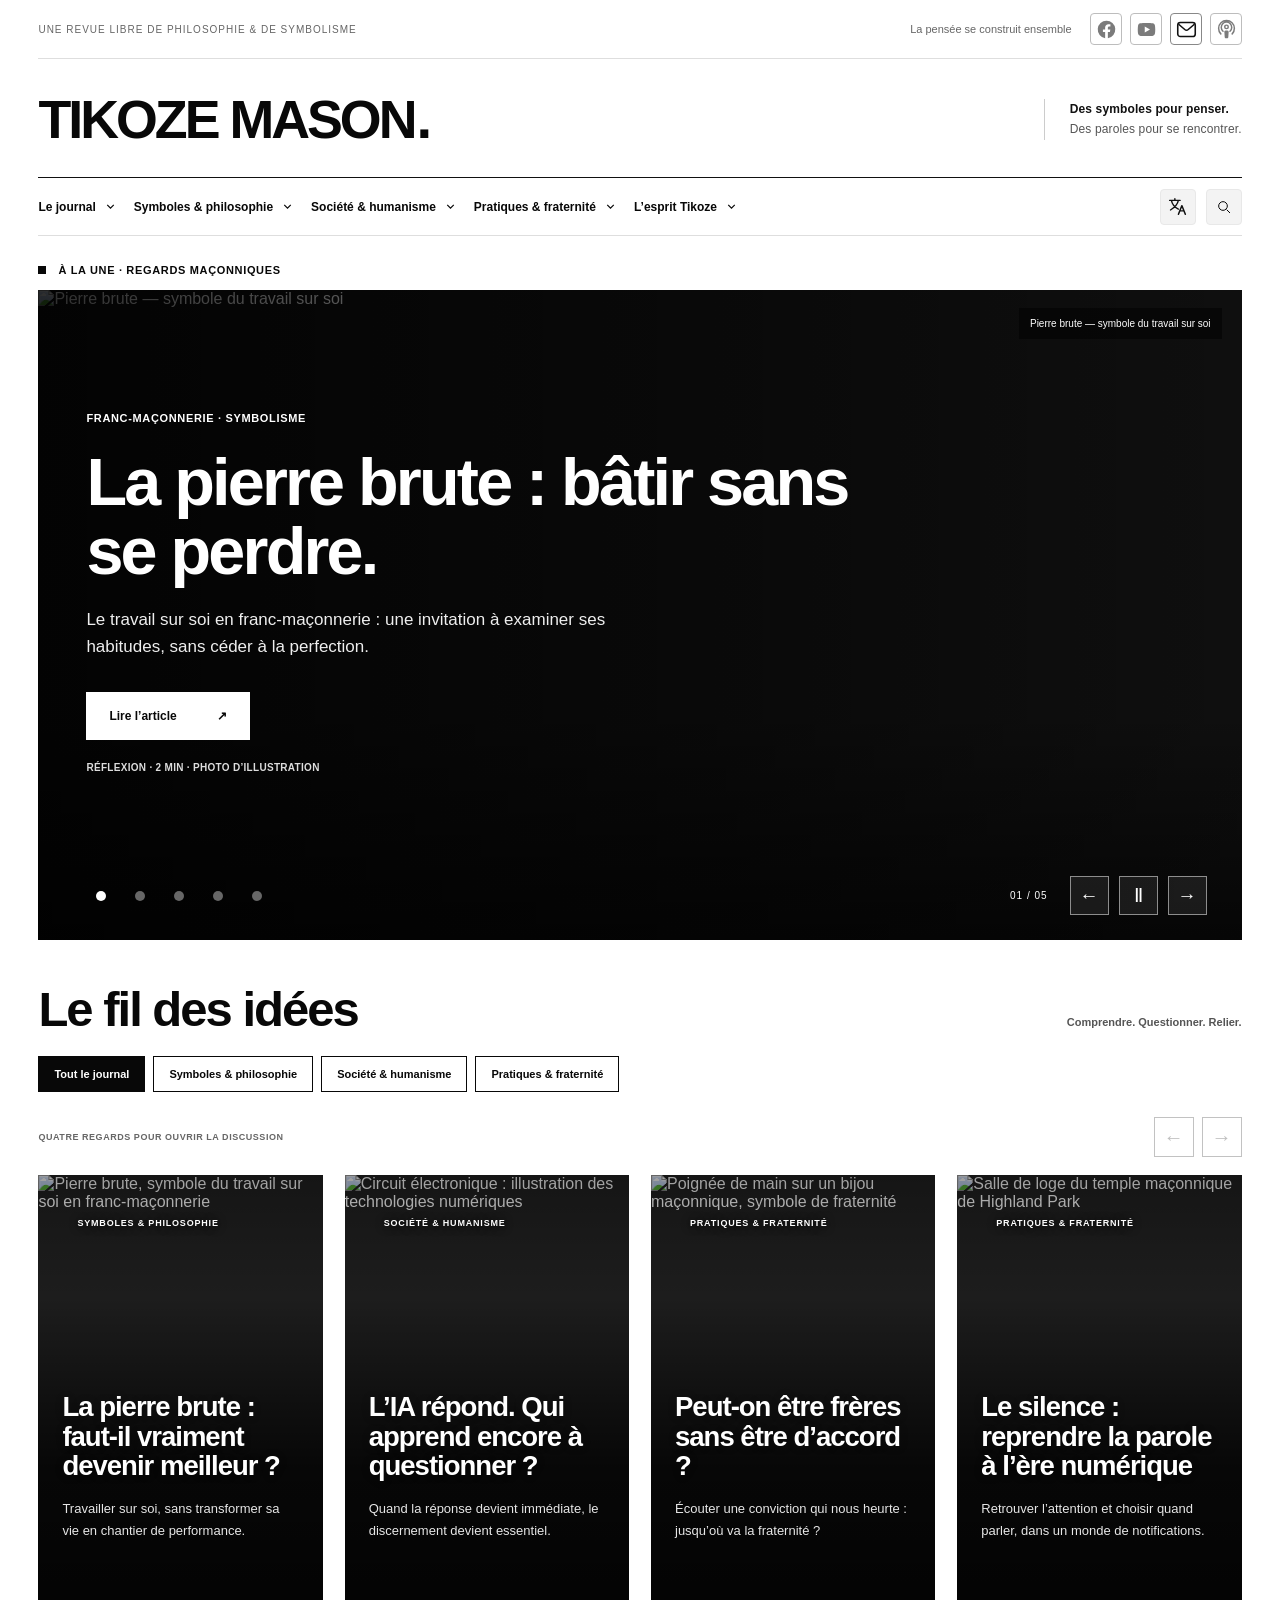
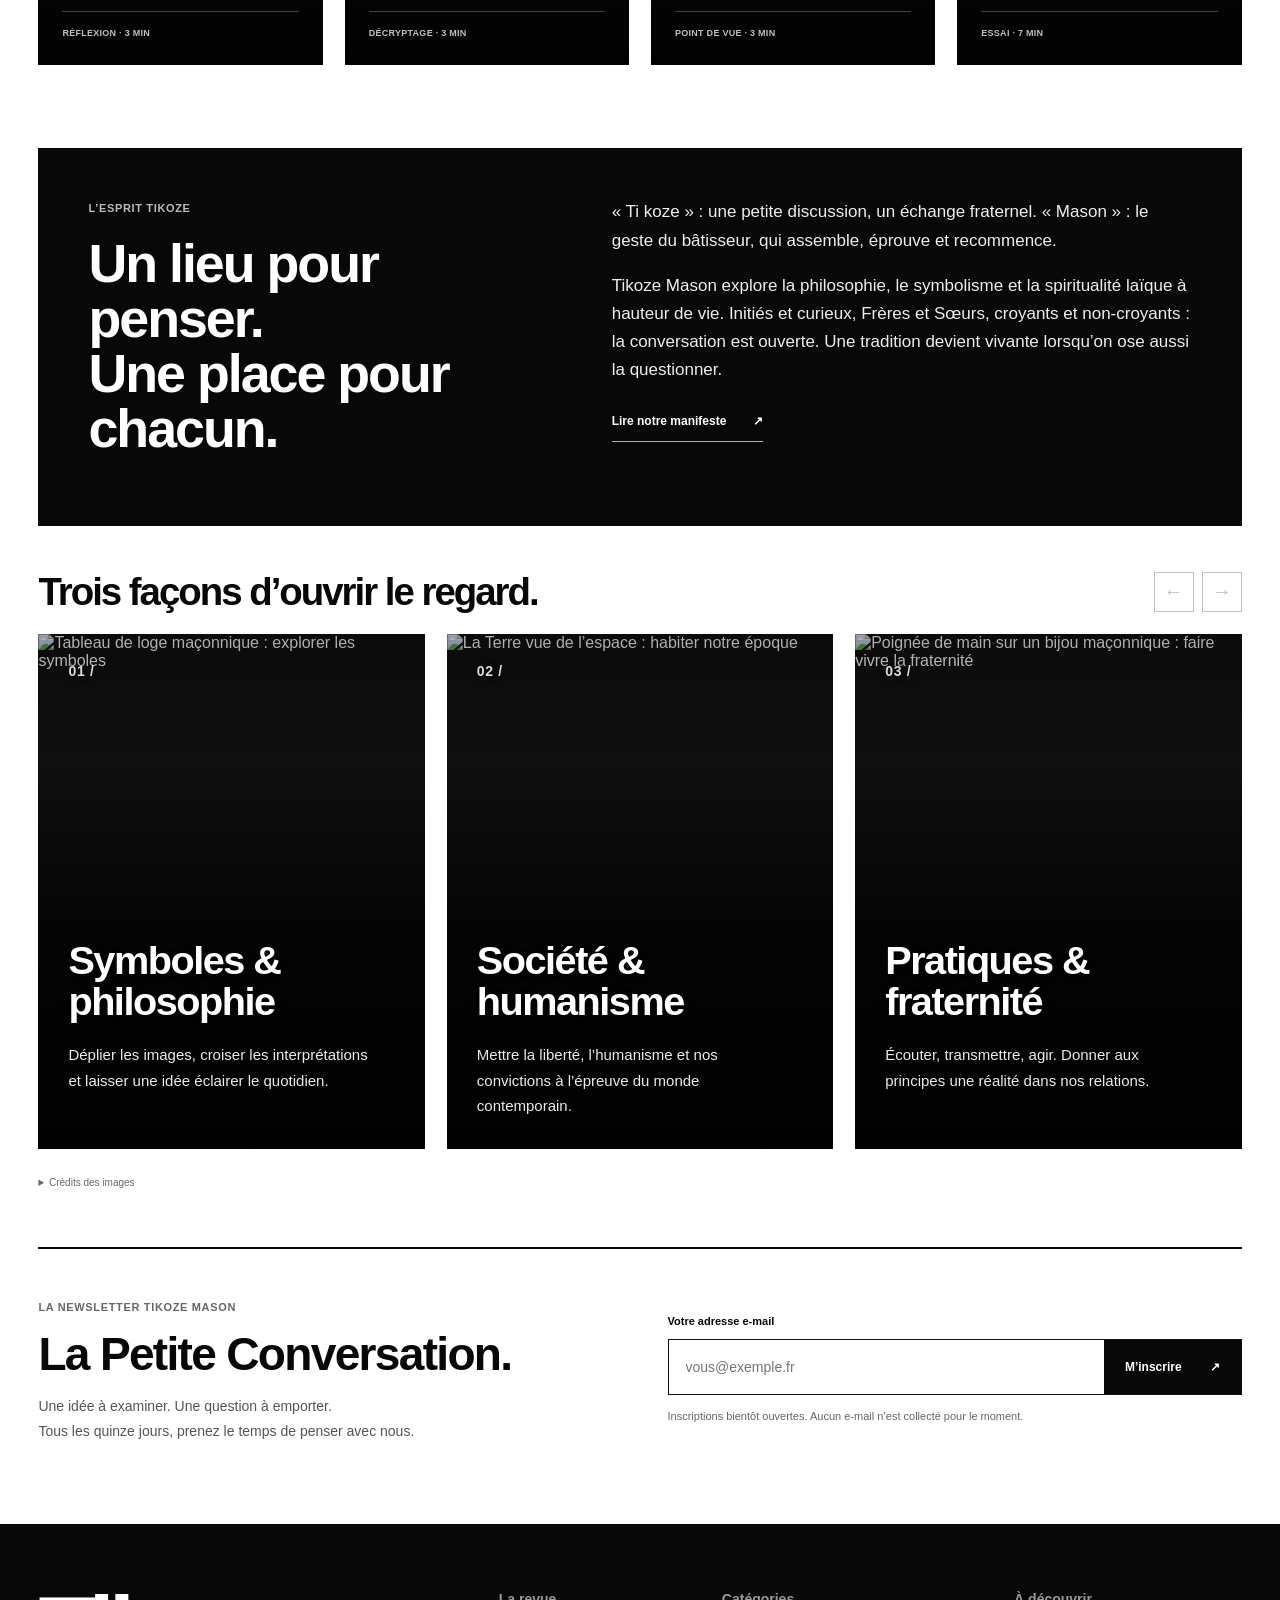
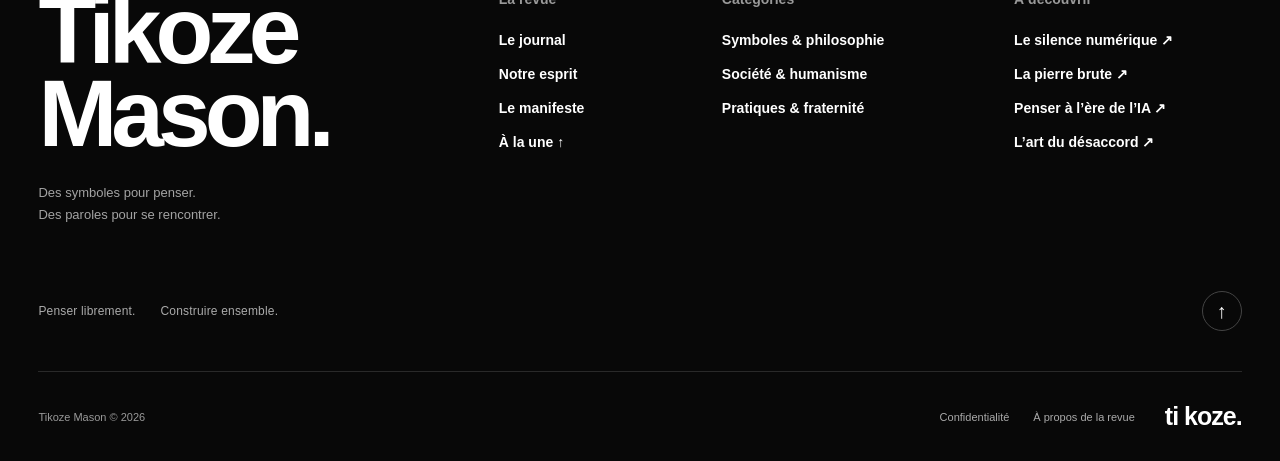
==== index.html @ aeb6b0c3 "Add files via upload" ====
<!DOCTYPE html>
<html lang="fr">
<head>
<meta charset="utf-8"><meta name="viewport" content="width=device-width, initial-scale=1">
<title>Tikoze Mason — Prendre le temps de penser</title>
<meta name="description" content="Un regard libre sur la franc-maçonnerie, la philosophie et notre époque. Des symboles pour penser. Des paroles pour se rencontrer.">
<meta name="theme-color" content="#ffffff">
<style>
:root{--paper:#ffffff;--ink:#2b2b2b;--muted:#686868;--line:#cecece;--accent:#696969;--soft:#e8e8e8;--serif:Georgia,'Times New Roman',serif;--sans:Arial,Helvetica,sans-serif}*{box-sizing:border-box}html{scroll-behavior:smooth;scroll-padding-top:30px}body{margin:0;background:var(--paper);color:var(--ink);font-family:var(--sans)}button,input{font:inherit}button,a{-webkit-tap-highlight-color:transparent}a{color:inherit;text-decoration:none}button{cursor:pointer}a:focus-visible,button:focus-visible,input:focus-visible{outline:2px solid var(--accent);outline-offset:5px}button{color:inherit}::selection{background:#c8c8c8}.wrap{width:min(1280px,90%);margin:auto}.eyebrow{font-size:11px;letter-spacing:.16em;text-transform:uppercase;font-weight:600}.topline{display:flex;justify-content:space-between;padding:15px 0;border-bottom:1px solid var(--line);font-size:10px;letter-spacing:.12em;text-transform:uppercase}.brand-row{display:flex;justify-content:space-between;align-items:center;padding:26px 0}.brand{font-family:var(--serif);font-size:43px;letter-spacing:-2px}.brand i{color:var(--accent);font-style:normal}.brand-note{font-family:var(--serif);font-style:italic;font-size:16px}.menu{display:flex;justify-content:space-between;align-items:center;border-top:1px solid var(--line);border-bottom:1px solid var(--ink);padding:16px 0;gap:24px}.navlinks{display:flex;gap:28px;font-size:12px}.navlinks a:hover,footer a:hover{color:var(--accent)}.search-toggle{background:none;border:0;display:flex;align-items:center;gap:9px;font-size:12px}.search-toggle svg{width:17px}.search-area{padding:18px 0}.search-area input{width:100%;background:transparent;border:1px solid var(--line);padding:15px;color:var(--ink)}.intro{display:flex;align-items:center;gap:12px;margin:37px 0 25px}.dot{height:7px;width:7px;border-radius:50%;background:var(--accent)}.hero{display:grid;grid-template-columns:1.12fr 1fr;gap:6%;padding-bottom:48px;border-bottom:1px solid var(--line)}.hero-copy{padding:15px 0}.hero h1{font:normal clamp(43px,5vw,70px)/1.07 var(--serif);letter-spacing:-2.5px;margin:22px 0}.hero h1 em{font-weight:normal;color:var(--accent)}.hero-desc{font:18px/1.7 var(--serif);max-width:440px;color:var(--muted)}.read-link{display:inline-flex;align-items:center;gap:27px;font-size:12px;font-weight:bold;margin-top:20px;padding:13px 0;border-bottom:1px solid var(--ink);background:none;border-top:0;border-left:0;border-right:0}.read-link:hover{color:var(--accent);border-color:var(--accent)}.hero-art{background:#dddddd;position:relative;min-height:380px;overflow:hidden;display:grid;place-items:center}.hero-art svg{width:100%;height:100%;position:absolute;inset:0}.art-caption{position:absolute;left:23px;bottom:19px;font-size:9px;letter-spacing:.16em;text-transform:uppercase}.quote-strip{display:grid;grid-template-columns:170px 1fr;align-items:center;gap:30px;padding:30px 0;border-bottom:1px solid var(--line)}.quote-strip p{font:italic 23px/1.4 var(--serif);margin:0}.section-head{display:flex;justify-content:space-between;align-items:baseline;margin:48px 0 25px}.section-head h2{font:normal 31px var(--serif);margin:0;letter-spacing:-.6px}.section-head span{font-size:11px;color:var(--muted)}.filters{display:flex;gap:8px;flex-wrap:wrap;margin-bottom:27px}.filter{background:none;border:1px solid var(--line);border-radius:30px;padding:9px 15px;font-size:11px}.filter.active{background:var(--ink);color:var(--paper);border-color:var(--ink)}.articles{display:grid;grid-template-columns:repeat(3,1fr);gap:30px}.article-card{padding-bottom:28px;border-bottom:1px solid var(--line)}.thumb{height:195px;background:var(--soft);margin-bottom:23px;position:relative;overflow:hidden;display:grid;place-items:center}.thumb svg{width:100%;height:100%}.card-category{color:var(--accent);font-size:9px;letter-spacing:.12em;text-transform:uppercase}.article-card h3{font:normal 27px/1.2 var(--serif);margin:13px 0}.article-card p{font-size:13px;line-height:1.8;color:var(--muted)}.meta{font-size:10px;letter-spacing:.03em;color:var(--muted);margin-top:20px}.card-button{border:0;padding:0;text-align:left;background:none}.card-button:hover h3{color:var(--accent)}.empty{padding:30px 0;font:20px var(--serif)}.manifesto{display:grid;grid-template-columns:1fr 1.3fr;gap:10%;margin:65px 0;background:var(--ink);color:var(--paper);padding:55px}.manifesto h2{font:normal 44px/1.1 var(--serif);letter-spacing:-1px;margin:20px 0}.manifesto .eyebrow{color:#aeaeae}.manifesto p{font:17px/1.85 var(--serif);margin-top:0;color:#e0e0e0}.manifesto a{font-size:12px;border-bottom:1px solid #aeaeae;padding-bottom:8px}.pillars{display:grid;grid-template-columns:repeat(3,1fr);gap:35px;margin-bottom:65px}.pillar{border-top:1px solid var(--ink);padding-top:20px}.pillar b{font:italic 19px var(--serif);color:var(--accent)}.pillar h3{font:normal 25px var(--serif)}.pillar p{font-size:13px;line-height:1.8;color:var(--muted)}.closing{border-top:1px solid var(--line);padding:40px 0;display:flex;justify-content:space-between;align-items:center;gap:30px}.closing h2{font:normal 30px var(--serif);margin:0 0 10px}.closing p{font-size:13px;color:var(--muted);line-height:1.7}.closing button{border:1px solid var(--ink);padding:14px 20px;background:transparent;white-space:nowrap;font-size:12px}footer{border-top:1px solid var(--ink);padding:25px 0 30px;display:flex;justify-content:space-between;align-items:center;gap:20px}footer .brand{font-size:25px;letter-spacing:-1px}footer small{font-size:10px;color:var(--muted)}footer nav{display:flex;gap:20px;font-size:11px}dialog{border:0;background:var(--paper);color:var(--ink);padding:0;width:min(860px,95vw);max-height:90dvh}dialog::backdrop{background:#222222d9;backdrop-filter:blur(5px)}.dialog-bar{position:sticky;top:0;background:var(--paper);border-bottom:1px solid var(--line);padding:15px 25px;display:flex;justify-content:space-between;align-items:center;z-index:2}.dialog-bar button{background:none;border:1px solid var(--line);padding:8px 12px;font-size:12px}.reading{padding:35px clamp(22px,7vw,75px) 60px}.reading h1{font:normal clamp(32px,5vw,48px)/1.15 var(--serif);letter-spacing:-1px}.reading h2{font:normal 28px/1.3 var(--serif);margin-top:35px}.reading p,.reading li{font:19px/1.8 var(--serif)}.reading .lead{font-size:22px;color:var(--muted)}.reading a{text-decoration:underline}.reading .note{font:13px/1.7 var(--sans);color:var(--muted);border-top:1px solid var(--line);padding-top:20px}.reading blockquote{font:italic 26px/1.5 var(--serif);border-left:2px solid var(--accent);padding-left:24px;margin:30px 0}.skip{position:absolute;left:-9999px}.skip:focus{left:10px;top:10px;background:white;padding:15px;z-index:99}[hidden]{display:none!important}@media(max-width:850px){.brand-note{display:none}.navlinks{gap:15px;flex-wrap:wrap}.hero{gap:25px}.hero-art{min-height:330px}.hero h1{font-size:48px}.articles{grid-template-columns:repeat(2,1fr)}.manifesto{padding:35px;gap:30px}.pillars{gap:20px}.quote-strip{grid-template-columns:120px 1fr}}@media(max-width:580px){.wrap{width:89%}.topline{font-size:8px}.topline span:last-child{display:none}.brand-row{padding:21px 0}.brand{font-size:36px}.navlinks{gap:13px;font-size:10px;line-height:1.7}.menu{align-items:flex-start;gap:12px}.search-toggle span{display:none}.intro{margin-top:27px;font-size:9px}.hero{grid-template-columns:1fr;padding-bottom:30px}.hero h1{font-size:48px;margin-top:12px}.hero-copy{padding:0}.hero-art{min-height:290px}.hero-desc{font-size:17px}.quote-strip{grid-template-columns:1fr;gap:13px;padding:25px 0}.quote-strip p{font-size:21px}.section-head{margin-top:35px}.section-head h2{font-size:28px}.section-head span{font-size:9px}.articles{grid-template-columns:1fr}.thumb{height:220px}.article-card h3{font-size:28px}.manifesto{grid-template-columns:1fr;margin:40px 0;padding:28px;gap:10px}.manifesto h2{font-size:36px}.pillars{grid-template-columns:1fr;gap:22px;margin-bottom:35px}.pillar h3{margin:14px 0}.closing{display:block}.closing button{margin-top:10px}footer{flex-wrap:wrap}footer small{width:100%;order:3}.reading p,.reading li{font-size:18px}}@media(prefers-reduced-motion:reduce){html{scroll-behavior:auto}}

/* Direction éditoriale : contraste franc, typographie massive, formats verticaux. */
:root{--paper:#fff;--ink:#080808;--muted:#555;--line:#d5d5d5;--accent:#080808;--soft:#eee;--serif:Arial,Helvetica,sans-serif}
.wrap{width:min(1400px,94%)}.topline{background:#080808;color:#fff;padding:10px 18px;border:0;font-size:9px;letter-spacing:.1em}.brand-row{padding:24px 0 20px}.brand{font-family:Arial,Helvetica,sans-serif;font-size:clamp(37px,5vw,66px);font-weight:900;letter-spacing:-2px;line-height:1;text-transform:uppercase}.brand i{color:inherit}.brand-note{font:700 12px/1.5 Arial,Helvetica,sans-serif;max-width:240px;text-align:right;font-style:normal}.menu{border-top:2px solid #080808;border-bottom:2px solid #080808;padding:17px 0}.navlinks{gap:25px;font-size:12px;font-weight:800}.search-toggle{font-weight:700}.eyebrow{font-weight:800;letter-spacing:.06em}.intro{margin:28px 0 14px}.dot{border-radius:0;width:8px;height:8px}.hero{position:relative;isolation:isolate;display:block;min-height:610px;background:#111;color:#fff;padding:0;border:0;overflow:hidden}.hero-art{position:absolute;inset:0 0 0 32%;min-height:100%;z-index:-2;background:#777}.hero-art svg{filter:grayscale(1) contrast(1.4);opacity:.85}.hero:after{content:'';position:absolute;inset:0;z-index:-1;background:linear-gradient(90deg,rgba(0,0,0,.95),rgba(0,0,0,.62) 49%,rgba(0,0,0,.08))}.hero-copy{padding:55px 48px 45px;max-width:850px}.hero h1{font:900 clamp(52px,6.4vw,91px)/.98 Arial,Helvetica,sans-serif;letter-spacing:-4px;margin:0 0 28px;max-width:800px}.hero h1 em{font-style:normal;color:#fff}.hero-desc{font:500 17px/1.55 Arial,Helvetica,sans-serif;color:#eee;max-width:420px}.hero .read-link{background:#fff;color:#080808;border:0;padding:17px 23px;gap:40px;margin-top:15px;font-weight:800}.hero .read-link:hover{background:#ddd}.hero .meta{color:#ddd;margin-top:22px;font-weight:700;font-size:10px}.art-caption{right:20px;left:auto;color:#fff;font-weight:700;bottom:18px}.quote-strip{grid-template-columns:180px 1fr;padding:28px 0;border-bottom:2px solid #080808}.quote-strip p{font:800 clamp(20px,2.1vw,29px)/1.2 Arial,Helvetica,sans-serif;letter-spacing:-.7px}.section-head{margin:45px 0 22px}.section-head h2{font:900 clamp(32px,4vw,49px)/1 Arial,Helvetica,sans-serif;letter-spacing:-2px}.section-head span{font-weight:700}.filters{gap:8px;margin-bottom:25px}.filter{border-radius:0;font-weight:800;font-size:11px;padding:11px 15px;border-color:#080808}.filter:hover{background:#eee}.filter.active:hover{background:#222}.articles{gap:22px}.article-card{position:relative;border:0;padding-bottom:10px;min-width:0}.card-button{display:block;position:relative;width:100%;overflow:hidden;background:#111;color:#fff}.thumb{height:460px;margin:0;background:#333}.thumb svg{filter:grayscale(1) contrast(1.3);height:100%;width:100%;transition:transform .3s;object-fit:cover}.card-button:after{content:'';position:absolute;inset:0;background:linear-gradient(0deg,rgba(0,0,0,.96),rgba(0,0,0,.12) 77%);pointer-events:none}.card-category{position:absolute;top:20px;left:20px;z-index:1;background:#fff;color:#080808;padding:9px 11px;font-weight:800;font-size:9px;max-width:calc(100% - 40px)}.article-card h3{position:absolute;bottom:23px;left:23px;right:23px;z-index:1;font:900 clamp(27px,2.7vw,39px)/1.03 Arial,Helvetica,sans-serif;letter-spacing:-1.3px;margin:0}.card-button:hover h3{color:#fff}.card-button:hover .thumb svg{transform:scale(1.035)}.article-card p{font-size:14px;line-height:1.6;margin:16px 0 10px;color:#444}.article-card .meta{font-size:10px;font-weight:800;margin-top:12px}.manifesto{margin:65px 0 45px;padding:50px;gap:7%;background:#080808}.manifesto .eyebrow{color:#bbb}.manifesto h2{font:900 clamp(35px,4.2vw,59px)/1.02 Arial,Helvetica,sans-serif;letter-spacing:-2px}.manifesto p{font:400 17px/1.65 Arial,Helvetica,sans-serif;color:#eee}.manifesto .read-link{font-weight:800}.pillars{gap:30px}.pillar{border-top:3px solid #080808}.pillar b{font:900 30px Arial,Helvetica,sans-serif;color:#aaa}.pillar h3{font:800 25px/1.1 Arial,Helvetica,sans-serif;letter-spacing:-.7px}.pillar p{font-size:14px}.closing{border-top:2px solid #080808}.closing h2{font:900 33px/1.1 Arial,Helvetica,sans-serif;letter-spacing:-1px;margin-top:12px}.closing button{background:#080808;color:#fff;font-weight:800}.closing button:hover{background:#333}footer{border-top:3px solid #080808;padding-top:28px}footer .brand{font-weight:900;font-size:33px;letter-spacing:-2px}footer nav{font-weight:700}.reading h1{font:900 clamp(34px,5vw,53px)/1.03 Arial,Helvetica,sans-serif;letter-spacing:-1.8px}.reading h2{font-weight:800;letter-spacing:-.7px}.reading p,.reading li{font:400 18px/1.8 Arial,Helvetica,sans-serif}.reading .lead{font-size:21px;font-weight:600;line-height:1.5}.reading blockquote{font:800 27px/1.35 Arial,Helvetica,sans-serif;border-left:5px solid #080808}.dialog-bar{border-bottom:2px solid #080808}.dialog-bar button{font-weight:800;border-color:#080808}dialog::backdrop{background:#000c}
@media(min-width:851px){.article-card:nth-child(2){margin-top:35px}.article-card:nth-child(3){margin-top:70px}}
@media(max-width:850px){.hero{min-height:570px}.hero-copy{padding:40px 30px}.hero h1{font-size:72px;letter-spacing:-3px}.hero-art{left:15%}.articles{grid-template-columns:repeat(3,minmax(0,1fr));gap:15px}.thumb{height:350px}.article-card h3{font-size:25px;left:15px;right:15px;bottom:20px}.card-category{left:12px;top:12px;font-size:8px;padding:7px;max-width:calc(100% - 24px)}.manifesto{padding:35px}.brand-note{display:none}}
@media(max-width:580px){.wrap{width:92%}.topline{padding:10px;font-size:8px}.brand{font-size:43px;letter-spacing:-2.8px}.brand-row{padding:23px 0}.menu{padding:13px 0}.navlinks{font-size:10px;gap:10px 16px}.hero{min-height:570px}.hero-copy{padding:35px 23px}.hero h1{font-size:55px;letter-spacing:-2.8px}.hero-art{left:0}.hero:after{background:linear-gradient(90deg,#000d,#0006)}.hero-desc{font-size:15px;max-width:310px}.art-caption{font-size:8px}.quote-strip{display:block;padding:22px 0}.quote-strip p{margin-top:12px;font-size:23px}.section-head{align-items:flex-start;gap:15px}.section-head h2{font-size:35px}.section-head span{max-width:100px;text-align:right;font-size:10px;line-height:1.5}.filters{gap:6px}.filter{font-size:10px;padding:10px}.articles{grid-template-columns:1fr;gap:28px}.thumb{height:440px}.article-card h3{font-size:39px;left:23px;right:23px;bottom:27px}.card-category{font-size:9px;left:20px;top:20px;padding:9px 11px}.manifesto{padding:28px;margin-top:45px}.manifesto h2{font-size:41px}.manifesto p{font-size:16px}.closing h2{font-size:30px}.closing button{white-space:normal}footer .brand{font-size:30px}.reading p,.reading li{font-size:17px}}
@media(prefers-reduced-motion:reduce){.thumb svg{transition:none}}


/* En-tête : hiérarchie éditoriale et navigation responsive. */
header.wrap{width:min(1400px,94%)}
header .topline{background:transparent;color:#666;border-bottom:1px solid #dedede;padding:13px 0;font-size:10px;font-weight:500;letter-spacing:.1em;gap:20px;line-height:1.5}
header .topline span:last-child{letter-spacing:0;text-transform:none;font-size:11px}
header .brand-row{padding:32px 0 30px;gap:40px;align-items:center}
header .brand{display:inline-flex;align-items:baseline;flex-shrink:0;font-family:Arial,Helvetica,sans-serif;font-weight:900;font-size:clamp(36px,4.2vw,58px);line-height:1;letter-spacing:-3px;color:#080808}
header .brand i{display:inline-block;font-size:1.05em;margin-left:2px}
header .brand-note{display:block;font-family:Arial,Helvetica,sans-serif;font-size:12px;font-weight:400;line-height:1.7;letter-spacing:.01em;text-align:left;max-width:290px;padding-left:25px;border-left:1px solid #ccc;color:#555;font-style:normal}
header .brand-note strong{display:block;color:#111;font-weight:700}
header .menu{border-top:1px solid #111;border-bottom:1px solid #dedede;padding:0;gap:25px;min-height:58px;align-items:stretch}
header .navlinks{display:flex;align-items:stretch;gap:28px;flex-wrap:nowrap;min-width:0}
header .navlinks a{display:flex;align-items:center;position:relative;font-size:12px;font-weight:600;line-height:1.4;padding:19px 0;white-space:nowrap;color:#444;transition:color .15s}
header .navlinks a:first-child{color:#080808;font-weight:800}
header .navlinks a:after{content:'';position:absolute;left:0;right:0;bottom:-1px;height:2px;background:#080808;transform:scaleX(0);transform-origin:left;transition:transform .15s}
header .navlinks a:hover{color:#000}header .navlinks a:hover:after,header .navlinks a:focus-visible:after{transform:scaleX(1)}
header .search-toggle{display:flex;align-items:center;justify-content:center;gap:9px;align-self:center;flex-shrink:0;background:#f3f3f3;border:1px solid #e8e8e8;border-radius:4px;padding:10px 13px;font-size:11px;font-weight:600;min-height:36px;margin:8px 0}
header .search-toggle:hover,header .search-toggle[aria-expanded="true"]{background:#080808;color:#fff;border-color:#080808}
header .search-toggle svg{width:16px;height:16px;flex-shrink:0}
header .search-area{padding:22px 0;border-bottom:1px solid #dedede}
header .search-area label{display:block;margin-bottom:10px;font-size:10px;color:#555}
header .search-area input{background:#f7f7f7;border:1px solid #d5d5d5;border-radius:4px;font-size:15px;padding:15px 16px}
@media(max-width:1100px){header .navlinks{gap:19px}header .navlinks a{font-size:11px}header .menu{gap:18px}}
@media(max-width:850px){header .brand-row{padding:27px 0;gap:25px}header .brand{font-size:43px;letter-spacing:-2.7px}header .brand-note{font-size:11px;max-width:240px;padding-left:20px}header .menu{display:grid;grid-template-columns:minmax(0,1fr) auto;gap:15px;min-height:55px}header .navlinks{overflow-x:auto;gap:22px;scrollbar-width:thin;scrollbar-color:#bbb transparent}header .navlinks a{padding:19px 0;flex-shrink:0}header .search-toggle span{display:none}header .search-toggle{padding:9px;background:transparent;border-color:#ddd}header .search-toggle svg{width:18px;height:18px}}
@media(max-width:580px){header.wrap{width:92%}header .topline{font-size:8px;letter-spacing:.08em;padding:11px 0}header .topline span:last-child{display:none}header .brand-row{display:flex;flex-direction:column;align-items:flex-start;gap:12px;padding:26px 0 23px}header .brand{font-size:42px;letter-spacing:-2.7px;max-width:100%}header .brand-note{display:block;border-left:0;padding-left:0;max-width:none;font-size:11px;line-height:1.65}header .brand-note strong{display:inline;font-weight:400;color:#555}header .brand-note strong:after{content:' ' }header .menu{gap:13px;min-height:54px}header .navlinks{gap:21px}header .navlinks a{font-size:11px;padding:18px 0}header .search-toggle{margin:8px 0;min-width:36px}header .search-area{padding:18px 0}}
@media(max-width:360px){header .brand{font-size:36px;letter-spacing:-2.3px}}
@media(prefers-reduced-motion:reduce){header .navlinks a,header .navlinks a:after{transition:none}}


/* Carrousel éditorial : quatre cartes aux dimensions identiques. */
.carousel-toolbar{display:flex;justify-content:space-between;align-items:center;gap:20px;margin:0 0 18px}.carousel-toolbar>.eyebrow{color:#666;font-size:9px}.carousel-controls{display:flex;gap:8px}.carousel-controls button{display:grid;place-items:center;width:40px;height:40px;background:#fff;border:1px solid #111;font-size:20px}.carousel-controls button:hover:not(:disabled){background:#111;color:#fff}.carousel-controls button:disabled{opacity:.25;cursor:default}
.articles{display:flex;gap:20px;overflow-x:auto;scroll-snap-type:x mandatory;scroll-behavior:smooth;overscroll-behavior-x:contain;scrollbar-width:thin;scrollbar-color:#aaa #eee;padding:0 0 18px;align-items:stretch}
.articles .article-card,.articles .article-card:nth-child(n){flex:0 0 calc((100% - 60px)/4);margin:0;display:flex;flex-direction:column;padding:0 0 12px;min-width:0;border-bottom:1px solid #ddd;scroll-snap-align:start}
.articles .card-button{flex:none;height:350px}.articles .thumb{height:100%;width:100%}.articles .card-category{top:15px;left:15px;max-width:calc(100% - 30px);font-size:8px;line-height:1.4;padding:7px 8px;text-align:left}.articles .article-card h3{font-size:clamp(23px,2.05vw,31px);line-height:1.08;letter-spacing:-.8px;bottom:20px;left:18px;right:18px}.articles .article-card p{font-size:13px;line-height:1.65;margin:16px 0;flex:1}.articles .article-card .meta{margin:0;padding-top:8px;font-size:9px;line-height:1.5}.articles:focus-visible{outline-offset:5px}
@media(max-width:1100px){.articles .article-card,.articles .article-card:nth-child(n){flex-basis:calc((100% - 40px)/3)}.articles .article-card h3{font-size:29px}}
@media(max-width:850px){.articles .article-card,.articles .article-card:nth-child(n){flex-basis:calc((100% - 20px)/2)}.articles .card-button{height:360px}.articles .article-card h3{font-size:32px}}
@media(max-width:580px){.articles{gap:15px}.articles .article-card,.articles .article-card:nth-child(n){flex-basis:85%}.articles .card-button{height:365px}.articles .article-card h3{font-size:34px;left:20px;right:20px}.articles .card-category{font-size:8px}.carousel-toolbar{gap:12px}.carousel-toolbar>.eyebrow{max-width:190px;font-size:8px;line-height:1.6}.carousel-controls button{width:36px;height:36px}}
@media(prefers-reduced-motion:reduce){.articles{scroll-behavior:auto}}


/* Pied de page pleine largeur, noir et blanc. */
footer.site-footer{display:block;width:100%;margin:25px 0 0;padding:0;border:0;background:#080808;color:#fff}
.footer-inner{width:min(1400px,94%);margin:auto;padding:65px 0 25px}
.footer-main{display:grid;grid-template-columns:2.1fr .9fr 1.25fr 1.15fr;gap:45px;align-items:start}
.footer-logo{display:inline-block;font:900 clamp(60px,7.4vw,108px)/.87 Arial,Helvetica,sans-serif;letter-spacing:-6px;color:#fff}
.footer-identity p{font-size:13px;line-height:1.7;color:#a3a3a3;margin:28px 0 0}
footer .footer-column{display:flex;flex-direction:column;align-items:flex-start;gap:13px;font-size:14px;font-weight:600;line-height:1.5}
.footer-column h2{font:700 14px/1.5 Arial,Helvetica,sans-serif;color:#999;margin:0 0 7px}
.site-footer button{font:inherit;background:transparent;color:inherit;text-align:left;border:0;padding:0;line-height:inherit;cursor:pointer}
.site-footer a:hover,.site-footer button:hover{color:#bdbdbd}
.site-footer a:focus-visible,.site-footer button:focus-visible{outline-color:#fff}
.footer-signoff{display:flex;align-items:center;gap:25px;padding:65px 0 40px;color:#aaa;font-size:12px;letter-spacing:.015em}
.footer-signoff a{display:grid;place-items:center;width:40px;height:40px;margin-left:auto;border:1px solid #444;border-radius:50%;color:#fff;font-size:20px}
.footer-bottom{display:flex;align-items:center;gap:30px;border-top:1px solid #292929;padding:25px 0 0;min-height:65px}
footer .footer-bottom small{color:#999;font-size:11px;order:0;width:auto}
footer .footer-bottom nav{display:flex;gap:24px;margin-left:auto;color:#aaa;font-size:11px;font-weight:500}
.footer-wordmark{font-size:25px;font-weight:900;letter-spacing:-1px;white-space:nowrap}
@media(max-width:1000px){.footer-main{grid-template-columns:1.5fr 1fr 1.2fr;gap:35px}.footer-identity{grid-column:1/-1;display:flex;align-items:flex-end;justify-content:space-between;gap:30px}.footer-logo{font-size:80px}.footer-identity p{margin:0;text-align:right}.footer-inner{padding-top:45px}}
@media(max-width:580px){.footer-inner{width:92%;padding-top:38px}.footer-main{grid-template-columns:1fr 1fr;gap:32px 22px}.footer-identity{display:block}.footer-logo{font-size:72px;letter-spacing:-4px}.footer-identity p{margin-top:20px;text-align:left;font-size:12px}footer .footer-column{font-size:12px;gap:12px}.footer-column h2{font-size:12px;margin-bottom:2px}.footer-column:last-child{grid-column:1/-1}.footer-signoff{padding:35px 0 25px;font-size:10px;gap:13px}.footer-signoff a{width:34px;height:34px;flex-shrink:0}.footer-bottom{flex-wrap:wrap;gap:20px;padding-top:22px}.footer-bottom nav{order:3;margin-left:0!important;width:100%;gap:20px!important}.footer-wordmark{margin-left:auto}.footer-bottom small{font-size:10px!important}}


/* Trois piliers, format portrait et navigation en carrousel. */
.pillars-section{margin:0 0 55px}.pillars-section .section-head{align-items:center;gap:25px}.pillars-section .section-head h2{font-size:clamp(28px,3vw,42px);max-width:700px;line-height:1.08}.pillars-section .carousel-controls{flex-shrink:0}
.pillars{display:flex;gap:22px;overflow-x:auto;align-items:stretch;scroll-snap-type:x mandatory;scroll-behavior:smooth;overscroll-behavior-x:contain;scrollbar-width:thin;scrollbar-color:#999 #eee;padding-bottom:16px;margin:0}
.pillars .pillar{position:relative;isolation:isolate;display:flex;flex-direction:column;flex:0 0 calc((100% - 44px)/3);aspect-ratio:3/4;min-height:410px;overflow:hidden;scroll-snap-align:start;border:0;background:#111;color:#fff;padding:30px;}
.pillars .pillar:before{content:'';position:absolute;z-index:-1;width:240px;height:240px;right:-70px;top:30px;border:1px solid #ffffff26;border-radius:50%;box-shadow:0 0 0 28px #ffffff05,0 0 0 56px #ffffff05;pointer-events:none}
.pillars .pillar:nth-child(2){background:#e9e9e9;color:#111}.pillars .pillar:nth-child(2):before{border-color:#0002;border-radius:0;transform:rotate(35deg);box-shadow:0 0 0 28px #00000004,0 0 0 56px #00000004}
.pillars .pillar:nth-child(3){background:#353535}.pillars .pillar:nth-child(3):before{width:180px;height:260px;border-radius:100px 100px 0 0;right:-30px}
.pillars .pillar b{font:800 14px/1 Arial,Helvetica,sans-serif;color:inherit;letter-spacing:.05em;margin-bottom:auto;opacity:.65}.pillars .pillar h3{font:900 clamp(29px,3.1vw,45px)/1.04 Arial,Helvetica,sans-serif;letter-spacing:-1.5px;max-width:320px;margin:75px 0 20px}.pillars .pillar p{font:400 15px/1.7 Arial,Helvetica,sans-serif;max-width:300px;color:inherit;opacity:.8;margin:0;min-height:77px}
.closing{padding:38px 0 45px;gap:35px}.closing h2{max-width:650px}.closing .eyebrow{color:#666}
@media(max-width:850px){.pillars{gap:18px}.pillars .pillar{flex-basis:calc((100% - 18px)/2);padding:26px;min-height:420px}.pillars .pillar h3{font-size:39px}}
@media(max-width:580px){.pillars-section{margin-bottom:30px}.pillars-section .section-head h2{font-size:29px;letter-spacing:-1px}.pillars{gap:15px}.pillars .pillar{flex-basis:85%;aspect-ratio:3/4;min-height:410px;padding:26px}.pillars .pillar h3{font-size:38px}.pillars .pillar p{font-size:14px;min-height:85px}.closing{padding:30px 0}.closing h2{font-size:30px}}
@media(prefers-reduced-motion:reduce){.pillars{scroll-behavior:auto}}


/* Articles : quatre cartes portrait dans la continuité des trois piliers. */
.articles{gap:22px;align-items:stretch}
.articles .article-card,.articles .article-card:nth-child(n){position:relative;isolation:isolate;flex:0 0 calc((100% - 66px)/4);aspect-ratio:3/4;min-height:430px;padding:0;border:0;overflow:hidden;background:#111;color:#fff;display:flex;flex-direction:column;scroll-snap-align:start}
.articles .article-card:before{content:'';position:absolute;z-index:-1;width:210px;height:210px;right:-90px;top:48px;border:1px solid #ffffff26;border-radius:50%;box-shadow:0 0 0 26px #ffffff05,0 0 0 52px #ffffff05;pointer-events:none}
.articles .article-card:nth-child(2){background:#e9e9e9;color:#111}.articles .article-card:nth-child(2):before{border-color:#0002;border-radius:0;transform:rotate(35deg);box-shadow:0 0 0 26px #00000004,0 0 0 52px #00000004}
.articles .article-card:nth-child(3){background:#353535}.articles .article-card:nth-child(3):before{width:160px;height:240px;border-radius:90px 90px 0 0}
.articles .article-card:nth-child(4){background:#d2d2d2;color:#111}.articles .article-card:nth-child(4):before{border-color:#0002;box-shadow:0 0 0 26px #00000004,0 0 0 52px #00000004}
.articles .card-button{display:flex;flex-direction:column;align-items:flex-start;justify-content:space-between;position:static;flex:1;height:auto;width:100%;background:transparent;color:inherit;padding:26px 24px 0;text-align:left;min-height:0}
.articles .card-button:after{display:none}.articles .thumb{display:none}
.articles .card-category{position:static;display:block;background:none;color:inherit;padding:0;max-width:100%;font-size:9px;font-weight:700;letter-spacing:.09em;line-height:1.6;opacity:.7;margin:0 0 65px}
.articles .article-card h3{position:static;font:900 clamp(25px,2.3vw,35px)/1.06 Arial,Helvetica,sans-serif;letter-spacing:-1px;margin:0;left:auto;right:auto;bottom:auto;color:inherit}
.articles .card-button:hover h3{color:inherit;text-decoration:underline;text-decoration-thickness:1px;text-underline-offset:5px}.articles .card-button:focus-visible{outline:2px solid currentColor;outline-offset:-7px}
.articles .article-card p{flex:none;min-height:95px;margin:18px 24px 0;color:inherit;opacity:.8;font-size:13px;line-height:1.7}
.articles .article-card .meta{margin:18px 24px 25px;padding-top:15px;border-top:1px solid #ffffff35;color:inherit;opacity:.65;font-size:9px;font-weight:700;line-height:1.5}
.articles .article-card:nth-child(even) .meta{border-color:#0003}
@media(max-width:1100px){.articles .article-card,.articles .article-card:nth-child(n){flex-basis:calc((100% - 44px)/3);min-height:440px}.articles .article-card h3{font-size:31px}}
@media(max-width:850px){.articles{gap:18px}.articles .article-card,.articles .article-card:nth-child(n){flex-basis:calc((100% - 18px)/2);min-height:450px}.articles .article-card h3{font-size:35px}}
@media(max-width:580px){.articles{gap:15px}.articles .article-card,.articles .article-card:nth-child(n){flex-basis:85%;min-height:460px;aspect-ratio:3/4}.articles .card-button{padding:26px 26px 0}.articles .article-card h3{font-size:35px}.articles .card-category{font-size:9px}.articles .article-card p{margin:18px 26px 0;min-height:85px;font-size:14px}.articles .article-card .meta{margin:18px 26px 26px}}


/* Newsletter : invitation éditoriale et formulaire accessible. */
.closing.newsletter{display:grid;grid-template-columns:1fr 1fr;gap:55px;align-items:center;padding:48px 0 55px}
.newsletter h2{font-size:clamp(32px,3.6vw,49px);line-height:1.05;letter-spacing:-1.7px;margin:15px 0}.newsletter-copy>p{font-size:14px;line-height:1.8;margin-bottom:0}
.newsletter-form{min-width:0}.newsletter-form label{display:block;font-size:11px;font-weight:700;margin-bottom:12px}.newsletter-fields{display:flex;border:1px solid #111;min-height:56px}.newsletter-fields input{min-width:0;flex:1;border:0;border-radius:0;background:#fff;color:#111;padding:17px;font-size:14px}.newsletter-fields input:focus-visible{outline-offset:-4px}.newsletter-fields button{margin:0;border:0;border-radius:0;padding:17px 21px;display:flex;justify-content:space-between;align-items:center;gap:28px;font-size:12px;white-space:nowrap}.newsletter .newsletter-notice{font-size:11px;line-height:1.7;color:#666;margin:12px 0 0}.newsletter .newsletter-status{font-size:12px;line-height:1.7;margin:14px 0 0;padding:12px 14px;background:#eee;color:#222}
@media(max-width:850px){.closing.newsletter{gap:30px;grid-template-columns:1fr}.newsletter-form{max-width:650px;width:100%}}
@media(max-width:580px){.closing.newsletter{padding:32px 0 38px;gap:25px}.newsletter h2{font-size:36px}.newsletter-fields input{padding:15px 12px;font-size:13px}.newsletter-fields button{padding:15px 13px;gap:14px;font-size:11px}}


/* Navigation principale déroulante, sans dépendance externe. */
header .menu{position:relative;display:flex;justify-content:space-between;align-items:center;min-height:58px;overflow:visible}
.menu-dropdown{position:relative;align-self:stretch;display:flex;align-items:center}
.menu-dropdown summary{display:flex;align-items:center;gap:12px;min-height:57px;padding:0 5px;list-style:none;cursor:pointer;font-size:13px;font-weight:700;user-select:none}
.menu-dropdown summary::-webkit-details-marker{display:none}
.menu-icon{display:flex;flex-direction:column;gap:4px;width:18px}.menu-icon span{display:block;width:18px;height:1.5px;background:currentColor}
.menu-chevron{width:16px;height:16px;margin-left:30px;transition:transform .2s}.menu-dropdown[open] .menu-chevron{transform:rotate(180deg)}
header .menu-dropdown .navlinks{position:absolute;z-index:20;top:calc(100% + 1px);left:0;display:flex;flex-direction:column;align-items:stretch;gap:0;width:310px;padding:10px;background:#fff;border:1px solid #ddd;box-shadow:0 15px 35px #00000012;overflow:visible}
header .menu-dropdown .navlinks a{padding:15px 16px;font-size:13px;font-weight:600;white-space:normal;color:#222;border-bottom:1px solid #eee}
header .menu-dropdown .navlinks a:last-child{border-bottom:0}header .menu-dropdown .navlinks a:after{display:none}
header .menu-dropdown .navlinks a:hover,header .menu-dropdown .navlinks a:focus-visible{background:#f0f0f0;color:#000}
.menu-dropdown summary:focus-visible{outline:2px solid #111;outline-offset:-5px}
@media(max-width:580px){header .menu{min-height:54px} .menu-dropdown summary{min-height:53px}.menu-chevron{margin-left:20px}header .menu-dropdown .navlinks{width:min(310px,85vw)}header .menu-dropdown .navlinks a{font-size:13px;padding:16px}}
@media(prefers-reduced-motion:reduce){.menu-chevron{transition:none}}


/* Un sous-menu par rubrique. */
.dropdown-navigation{display:flex;align-items:stretch;gap:25px;min-width:0;flex:1}
.dropdown-navigation .menu-dropdown{display:block;align-self:stretch}
.dropdown-navigation .menu-dropdown summary{font-size:12px;gap:8px;white-space:nowrap;padding:0;min-height:57px}
.dropdown-navigation .menu-chevron{width:13px;height:13px;margin:0;flex-shrink:0}
header .dropdown-navigation .navlinks{width:265px;max-width:85vw;align-items:stretch}
header .dropdown-navigation .navlinks a,header .dropdown-navigation .navlinks button{display:block;width:100%;background:transparent;color:#222;border:0;border-bottom:1px solid #eee;padding:15px 16px;text-align:left;font:600 12px/1.5 Arial,Helvetica,sans-serif;white-space:normal}
header .dropdown-navigation .navlinks>:last-child{border-bottom:0}
header .dropdown-navigation .navlinks a:hover,header .dropdown-navigation .navlinks button:hover{background:#f0f0f0;color:#000}
@media(max-width:1100px){.dropdown-navigation{gap:17px}.dropdown-navigation .menu-dropdown summary{font-size:11px;gap:5px}header .menu{gap:15px}header .dropdown-navigation .menu-dropdown:last-child .navlinks{left:auto;right:0}}
@media(max-width:850px){header .menu{flex-wrap:wrap;gap:0}.dropdown-navigation{order:2;flex:0 0 100%;flex-wrap:wrap;gap:0 23px;border-top:1px solid #eee;padding:0}.dropdown-navigation .menu-dropdown summary{min-height:46px;font-size:11px}header .search-toggle{margin-left:auto}header .dropdown-navigation .navlinks{left:0;right:auto}header .dropdown-navigation .menu-dropdown:last-child .navlinks{left:0;right:auto}}
@media(max-width:580px){.dropdown-navigation{gap:0 18px}.dropdown-navigation .menu-dropdown summary{font-size:11px;min-height:44px}header .dropdown-navigation .navlinks{width:240px}header .dropdown-navigation .menu-dropdown:nth-child(even) .navlinks{left:auto;right:0}}


.mobile-date,.mobile-menu-toggle{display:none}
@media(max-width:850px){
header.wrap{width:100%;border-top:1px solid #ccc}
header .topline,header .brand-note{display:none}
header .brand-row{position:relative;display:flex;flex-direction:column;justify-content:center;align-items:center;min-height:106px;padding:22px 66px 18px;gap:8px;border-bottom:1px solid #ccc}
header .brand{font-size:clamp(25px,5.2vw,38px);letter-spacing:-1.6px;text-align:center;white-space:nowrap}
.mobile-date{display:block;font:15px/1.4 Georgia,'Times New Roman',serif;color:#111}
.mobile-menu-toggle{position:absolute;right:4%;top:27px;display:flex;align-items:center;justify-content:center;flex-direction:column;gap:5px;width:42px;height:42px;background:#fff;border:1px solid #111;border-radius:3px;padding:10px;color:#111}
.mobile-menu-toggle span{width:22px;height:2px;background:currentColor;display:block}
.mobile-menu-toggle[aria-expanded="true"] span:nth-child(2),.mobile-menu-toggle[aria-expanded="true"] span:nth-child(3){display:none}
header .menu{display:none;background:#000;color:#fff;border:0;padding:12px 5% 25px;gap:0;align-items:stretch}
header .menu.mobile-open{display:flex;flex-direction:column}
.dropdown-navigation{order:0;display:block;flex:auto;width:100%;padding:0;border:0}
.dropdown-navigation .menu-dropdown{display:block;border-bottom:1px solid #303030;width:100%;position:static}
.dropdown-navigation .menu-dropdown summary{display:flex;justify-content:space-between;align-items:stretch;min-height:72px;padding:0;font-size:clamp(17px,3.5vw,24px);font-weight:400;line-height:1.3;white-space:normal;gap:15px;padding-left:0}
.dropdown-navigation .menu-dropdown summary{align-items:center}
.dropdown-navigation .menu-chevron{width:54px;height:72px;flex:0 0 54px;padding:24px 17px;border-left:1px solid #303030;border-right:1px solid #303030;color:#fff;transform:rotate(-90deg)}
.dropdown-navigation .menu-dropdown[open] .menu-chevron{transform:none}
header .dropdown-navigation .menu-dropdown .navlinks,header .dropdown-navigation .menu-dropdown:last-child .navlinks,header .dropdown-navigation .menu-dropdown:nth-child(even) .navlinks{position:static;display:flex;left:auto;right:auto;top:auto;width:100%;max-width:none;padding:0 0 12px;background:#111;box-shadow:none;border:0}
header .dropdown-navigation .navlinks a,header .dropdown-navigation .navlinks button{color:#ddd;background:transparent;padding:15px 18px;border-bottom:1px solid #292929;font-size:14px;font-weight:400}
header .dropdown-navigation .navlinks a:hover,header .dropdown-navigation .navlinks button:hover{background:#222;color:#fff}
header .menu-dropdown summary:focus-visible,header .menu-dropdown a:focus-visible,header .menu-dropdown button:focus-visible{outline-color:#fff;outline-offset:-4px}
header .search-toggle{order:1;align-self:stretch;justify-content:flex-start;min-height:60px;color:#ddd;background:transparent;border:0;border-bottom:1px solid #303030;margin:10px 0 0;padding:12px 0;font-size:14px;font-weight:400}
header .search-toggle span{display:inline}header .search-toggle svg{width:19px;height:19px}
header .search-area{margin:0;padding:20px 5%;border-bottom:1px solid #ddd}
}
@media(max-width:360px){header .brand{font-size:24px;letter-spacing:-1.4px}header .brand-row{padding-left:42px;padding-right:60px}.mobile-menu-toggle{right:12px;width:36px;height:38px}.mobile-date{font-size:13px}}

header .menu-dropdown:not([open]) .navlinks{display:none}

.menu-socials{display:flex;align-items:center;gap:8px;flex-shrink:0;margin-left:auto}
.menu-socials .social-link{display:grid;place-items:center;width:34px;height:34px;min-width:34px;border:1px solid #111;border-radius:4px;padding:6px;background:#fff;color:#080808}
.menu-socials .social-link svg{display:block;width:22px;height:22px}
.menu-socials .social-link:disabled{opacity:.55;cursor:default}
.menu-socials a:hover,.menu-socials button:not(:disabled):hover{background:#080808;color:#fff}
@media(min-width:851px){header .menu{flex-wrap:wrap;gap:12px}header .dropdown-navigation{flex:1 1 auto;gap:17px}.menu-socials{padding:10px 0}header .search-toggle{padding:9px}.search-toggle span{display:none}}
@media(max-width:850px){header .menu .menu-socials{order:1;align-self:flex-start;margin:24px 0 8px;gap:12px;padding:0}.menu-socials .social-link{width:42px;height:42px;padding:8px;border-color:#fff;background:transparent;color:#fff}.menu-socials .social-link svg{width:25px;height:25px}.menu-socials a:hover{background:#fff;color:#000}header .search-toggle{order:2}}


.mobile-header-search,.mobile-newsletter-cta{display:none}
@media(max-width:850px){
body.mobile-navigation-open{overflow:hidden}
header .brand-row{height:86px;min-height:86px;display:flex;flex-direction:row;justify-content:flex-start;padding:20px 110px 20px 5%;border-bottom:1px solid #eee;background:#fff;gap:0;z-index:51}
header .brand{font-size:clamp(24px,4.5vw,34px);letter-spacing:-1.5px;white-space:nowrap}
header .mobile-date{display:none}
.mobile-navigation-open header .brand-row{position:fixed;inset:0 0 auto;height:86px}
.mobile-navigation-open header{padding-top:86px}
.mobile-menu-toggle{right:5%;top:23px;width:36px;height:40px;border:0;border-radius:0;padding:5px;background:transparent;gap:6px}
.mobile-menu-toggle span{width:26px;height:2px}
.mobile-menu-toggle[aria-expanded="true"] span:first-child{transform:rotate(45deg);position:absolute}
.mobile-menu-toggle[aria-expanded="true"] span:nth-child(2){display:block;position:absolute;transform:rotate(-45deg)}
.mobile-menu-toggle[aria-expanded="true"] span:nth-child(3){display:none}
.mobile-header-search{display:grid;place-items:center;position:absolute;right:calc(5% + 49px);top:26px;width:34px;height:34px;background:transparent;color:#111;border:0;padding:4px}.mobile-header-search svg{width:26px;height:26px}
header .menu.mobile-open{position:fixed;inset:86px 0 0;z-index:50;display:flex;background:#fff;color:#111;padding:16px 7% 28px;overflow-y:auto;overscroll-behavior:contain;gap:0}
header .dropdown-navigation{flex:0 0 auto;border:0}
header .dropdown-navigation .menu-dropdown{border:0;margin:0}
header .dropdown-navigation .menu-dropdown summary{font-size:clamp(19px,3.5vw,27px);font-weight:500;line-height:1.4;min-height:92px;padding:22px 0;gap:20px;color:#222}
header .dropdown-navigation .menu-chevron{color:#222;width:22px;height:22px;flex:0 0 22px;padding:0;border:0;transform:none}
header .dropdown-navigation .menu-dropdown[open] .menu-chevron{transform:rotate(180deg)}
header .dropdown-navigation .menu-dropdown .navlinks{background:#f6f6f6;padding:5px 15px 10px;border:0;box-shadow:none}
header .dropdown-navigation .navlinks a,header .dropdown-navigation .navlinks button{background:transparent;color:#444;border-bottom:1px solid #e5e5e5;font-size:15px;font-weight:400;padding:16px 0}
header .dropdown-navigation .navlinks a:hover,header .dropdown-navigation .navlinks button:hover{background:#eee;color:#000}
header .menu-dropdown summary:focus-visible,header .menu-dropdown a:focus-visible,header .menu-dropdown button:focus-visible{outline-color:#111}
header .menu .search-toggle{display:none}
.mobile-newsletter-cta{display:flex;order:1;justify-content:space-between;align-items:center;background:#080808;color:#fff;font-size:13px;font-weight:700;padding:22px;margin:28px 0 6px;gap:15px}
.mobile-newsletter-cta:hover{background:#333}
header .menu .menu-socials{order:2;align-self:center;margin:24px 0 0;gap:14px}
header .menu-socials .social-link{border-color:#111;background:#fff;color:#111;width:40px;height:40px}
header .menu-socials a:hover{background:#111;color:#fff}
header .search-area{position:relative;z-index:10;background:#fff}
}
@media(max-width:360px){header .brand{font-size:23px;letter-spacing:-1.5px}header .brand-row{padding-left:4%;padding-right:100px}.mobile-menu-toggle{right:3%}.mobile-header-search{right:calc(3% + 43px)}header .dropdown-navigation .menu-dropdown summary{font-size:19px;min-height:80px}}


.hero.news-hero{min-height:650px;background:#111;isolation:isolate}.news-hero:after{display:none}.hero-slide{position:relative;min-height:650px;isolation:isolate;display:flex;align-items:center}.hero-photo{position:absolute;inset:0;width:100%;height:100%;object-fit:cover;filter:none;z-index:-2}.hero-slide:after{content:'';position:absolute;inset:0;background:linear-gradient(90deg,#000e,#0008 65%,#0003);z-index:-1}.news-hero .hero-copy{max-width:900px;padding:60px 48px 110px}.news-hero h1{font-size:clamp(43px,5.2vw,73px);line-height:1.03;letter-spacing:-2.8px;margin:22px 0}.news-hero .hero-desc{max-width:570px}.hero-navigation{position:absolute;bottom:25px;left:48px;right:35px;display:flex;align-items:center;gap:10px;z-index:2}.hero-navigation>button{background:#ffffff14;border:1px solid #ffffff80;color:#fff;display:grid;place-items:center;width:39px;height:39px;font-size:19px}.hero-navigation>button:hover{background:#fff;color:#111}.hero-dots{display:flex;gap:9px;flex:1}.hero-dots button{position:relative;width:30px;height:32px;border:0;background:none;padding:0}.hero-dots button:after{content:'';display:block;width:10px;height:10px;margin:auto;border-radius:50%;background:#ffffff66}.hero-dots button[aria-pressed="true"]:after{background:#fff}#hero-counter{color:#fff;font-size:10px;letter-spacing:.1em;margin-right:12px}.hero-announcement{position:absolute;clip-path:inset(50%);width:1px;height:1px;overflow:hidden}.hero-navigation button:focus-visible{outline-color:#fff}
@media(max-width:580px){.hero.news-hero,.hero-slide{min-height:610px}.news-hero .hero-copy{padding:35px 24px 100px}.news-hero h1{font-size:43px;letter-spacing:-1.9px}.news-hero .hero-desc{font-size:15px}.hero-navigation{left:24px;right:20px;gap:7px;bottom:22px}.hero-dots{gap:6px}.hero-dots button{width:19px}.hero-navigation>button{width:33px;height:35px}#hero-counter{margin-right:3px;font-size:9px}}


.news-hero .hero-photo{filter:none;object-position:center center}.hero-slide[data-slide="0"] .hero-photo{object-position:center 45%}.hero-slide[data-slide="3"] .hero-photo,.hero-slide[data-slide="4"] .hero-photo{object-fit:contain;background:#333;object-position:right center}@media(max-width:580px){.hero-slide[data-slide="3"] .hero-photo,.hero-slide[data-slide="4"] .hero-photo{object-fit:cover;object-position:center}}

.hero-image-caption{position:absolute;right:20px;top:18px;z-index:2;max-width:48%;font-size:10px;line-height:1.5;color:#fff;background:#0008;padding:8px 11px}.news-hero .hero-photo{object-fit:cover;filter:none}.hero-slide[data-slide="0"] .hero-photo{object-position:70% center}.hero-slide[data-slide="2"] .hero-photo,.hero-slide[data-slide="3"] .hero-photo,.hero-slide[data-slide="4"] .hero-photo{object-fit:contain;object-position:right center;background:#272727}@media(max-width:580px){.hero-image-caption{top:12px;right:12px;max-width:85%;font-size:8px;padding:5px 8px}.news-hero .hero-copy{padding-top:65px}.hero-slide[data-slide="2"] .hero-photo,.hero-slide[data-slide="3"] .hero-photo,.hero-slide[data-slide="4"] .hero-photo{object-fit:cover;object-position:center}}

/* Images éditoriales des quatre cartes, en couleur. */
.articles .article-card:before{display:none}
.articles .card-button{position:relative;isolation:isolate;justify-content:space-between;padding-top:210px;overflow:visible}
.articles .thumb{display:block;position:absolute;top:0;left:0;right:0;width:100%;height:185px;background:#222;overflow:hidden;z-index:0}
.articles .thumb img{display:block;width:100%;height:100%;object-fit:cover;filter:none;transition:transform .3s ease}
.articles .card-button:hover .thumb img{transform:scale(1.04)}
.articles .card-category{position:relative;z-index:1;margin:0 0 22px;font-size:8px;min-height:26px}
.articles .article-card h3{position:relative;font-size:clamp(24px,2vw,30px)}
.articles .article-card,.articles .article-card:nth-child(n){min-height:620px;aspect-ratio:auto}
.articles .article-card p{min-height:95px}.articles .article-card .meta{margin-top:16px}
@media(max-width:1100px){.articles .article-card,.articles .article-card:nth-child(n){min-height:625px}.articles .article-card h3{font-size:29px}}
@media(max-width:850px){.articles .article-card,.articles .article-card:nth-child(n){min-height:640px}.articles .thumb{height:210px}.articles .card-button{padding-top:235px}.articles .article-card h3{font-size:32px}}
@media(max-width:580px){.articles .article-card,.articles .article-card:nth-child(n){min-height:625px}.articles .thumb{height:205px}.articles .card-button{padding-top:230px}.articles .article-card h3{font-size:31px}.articles .card-category{margin-bottom:20px}.articles .article-card p{min-height:82px}}
@media(prefers-reduced-motion:reduce){.articles .thumb img{transition:none}}


/* Photographies plein cadre sur les quatre cartes du carrousel. */
.articles .article-card,.articles .article-card:nth-child(n){isolation:isolate;position:relative;color:#fff;background:#111;min-height:490px;aspect-ratio:3/4;overflow:hidden}
.articles .card-button{position:static;isolation:auto;flex:1;padding:26px 24px 0;overflow:visible;justify-content:space-between;color:#fff}
.articles .thumb{position:absolute;inset:0;display:block;width:100%;height:100%;z-index:-2;background:#222;margin:0}
.articles .thumb img{display:block;width:100%;height:100%;object-fit:cover;filter:none}
.articles .article-card:after{content:'';position:absolute;inset:0;z-index:-1;pointer-events:none;background:linear-gradient(180deg,rgba(0,0,0,.38),rgba(0,0,0,.15) 25%,rgba(0,0,0,.8) 60%,rgba(0,0,0,.94))}
.articles .card-category{color:#fff;opacity:1;min-height:26px;margin:0 0 75px;font-size:9px;text-shadow:0 1px 8px #000}
.articles .article-card h3{color:#fff;font-size:clamp(25px,2.15vw,32px);text-shadow:0 1px 10px #0003}
.articles .article-card p{color:#fff;opacity:.9;min-height:95px;margin:18px 24px 0}
.articles .article-card .meta,.articles .article-card:nth-child(even) .meta{color:#fff;opacity:.75;border-color:#ffffff55;margin:18px 24px 25px}
.articles .card-button:focus-visible{outline-color:#fff}
@media(max-width:1100px){.articles .article-card,.articles .article-card:nth-child(n){min-height:510px}.articles .article-card h3{font-size:30px}}
@media(max-width:850px){.articles .article-card,.articles .article-card:nth-child(n){min-height:530px}.articles .card-button{padding-top:26px}.articles .thumb{height:100%}.articles .article-card h3{font-size:34px}}
@media(max-width:580px){.articles .article-card,.articles .article-card:nth-child(n){min-height:500px}.articles .card-button{padding:26px 26px 0}.articles .thumb{height:100%}.articles .article-card h3{font-size:33px}.articles .card-category{margin-bottom:75px}.articles .article-card p{margin:18px 26px 0;min-height:82px}.articles .article-card .meta,.articles .article-card:nth-child(even) .meta{margin:18px 26px 26px}}


/* Piliers illustrés en plein cadre, comme les cartes du journal. */
.pillars .pillar,.pillars .pillar:nth-child(2),.pillars .pillar:nth-child(3){background:#111;color:#fff;isolation:isolate;position:relative;overflow:hidden}
.pillars .pillar:before{display:none}
.pillars .pillar-photo{position:absolute;inset:0;z-index:-2;width:100%;height:100%;object-fit:cover;filter:none;transition:transform .35s ease}
.pillars .pillar:after{content:'';position:absolute;inset:0;z-index:-1;pointer-events:none;background:linear-gradient(180deg,#0005,#0002 25%,#000b 58%,#000e)}
.pillars .pillar:hover .pillar-photo{transform:scale(1.035)}
.pillars .pillar b{color:#fff;opacity:.85;text-shadow:0 1px 8px #000}
.pillars .pillar h3{color:#fff;text-shadow:0 1px 10px #0003}
.pillars .pillar p{color:#fff;opacity:.92}
.pillar-credits{font-size:10px;line-height:1.8;color:#666;margin-top:9px}.pillar-credits summary{cursor:pointer;width:fit-content}.pillar-credits p{margin-top:8px}.pillar-credits a{text-decoration:underline}
@media(prefers-reduced-motion:reduce){.pillars .pillar-photo{transition:none}}


/* Hero : images plein cadre pour toutes les diapositives. */
.news-hero .hero-slide .hero-photo{position:absolute;inset:0;width:100%;height:100%;object-fit:cover;object-position:center;filter:none;background:#111}
.news-hero .hero-slide:after{background:linear-gradient(90deg,rgba(0,0,0,.82),rgba(0,0,0,.46) 58%,rgba(0,0,0,.12)),linear-gradient(0deg,rgba(0,0,0,.6),transparent 35%)}
.news-hero .hero-slide[data-slide="0"] .hero-photo{object-position:center 55%}
.news-hero .hero-slide[data-slide="2"] .hero-photo{object-position:center 55%}
.news-hero .hero-slide[data-slide="3"] .hero-photo{object-position:center 35%}
.news-hero .hero-slide[data-slide="4"] .hero-photo{object-position:center 60%}
@media(max-width:580px){.news-hero .hero-slide .hero-photo{object-fit:cover;object-position:center}.news-hero .hero-slide:after{background:linear-gradient(180deg,rgba(0,0,0,.4),rgba(0,0,0,.55) 40%,rgba(0,0,0,.85))}}


/* Réseaux sociaux à côté de la signature supérieure. */
header .topline{align-items:center;gap:20px}
.topline-right{display:flex;align-items:center;justify-content:flex-end;gap:18px;flex-shrink:0}
header .topline .topline-right>span{display:inline;font-size:11px;letter-spacing:0;text-transform:none;white-space:nowrap}
header .topline .menu-socials{display:flex;gap:8px;margin:0;padding:0}
header .topline .social-link{width:32px;height:32px;min-width:32px;padding:5px;border-color:#888;border-radius:4px;background:#fff;color:#111}
header .topline .social-link svg{width:21px;height:21px}
header .topline .social-link:disabled{opacity:.55}
header .topline .social-link:hover:not(:disabled){background:#111;color:#fff}
@media(max-width:850px){header .topline{display:flex;padding:10px 5%;justify-content:flex-end;border-bottom:1px solid #eee}header .topline>span{display:none}.topline-right{width:100%;justify-content:space-between;gap:12px}header .topline .topline-right>span{font-size:10px}header .topline .menu-socials{gap:6px}header .topline .social-link{width:29px;height:29px;min-width:29px;padding:5px}header .topline .social-link svg{width:18px;height:18px}.mobile-navigation-open header .topline{display:none}}
@media(max-width:360px){header .topline{padding-right:4%;padding-left:4%}header .topline .topline-right>span{font-size:9px}.topline-right{gap:6px}header .topline .menu-socials{gap:4px}header .topline .social-link{width:26px;height:26px;min-width:26px}}


/* Traduction : accès adjacent à la recherche sur ordinateur et mobile. */
.header-tools{display:flex;align-items:center;gap:10px;flex-shrink:0}
.translation-selector{position:relative;z-index:60;color:#111}
.translation-selector summary{display:grid;place-items:center;list-style:none;cursor:pointer;width:36px;height:36px;border:1px solid #e8e8e8;border-radius:4px;background:#f3f3f3}
.translation-selector summary::-webkit-details-marker{display:none}
.translation-selector summary:hover,.translation-selector[open] summary{background:#080808;color:#fff}
.translation-selector summary:focus-visible{outline:2px solid #111;outline-offset:4px}
.translation-selector svg{width:21px;height:21px}
.translation-options{position:absolute;right:0;top:calc(100% + 10px);width:210px;padding:8px;background:#fff;border:1px solid #ddd;box-shadow:0 8px 24px #0002}
.translation-options>span{display:block;padding:8px 10px;font-size:10px;color:#666}
.translation-options a{display:flex;align-items:center;justify-content:space-between;gap:12px;padding:12px 10px;font-size:14px;font-weight:600}
.translation-options a:hover{background:#f3f3f3}
.translation-options small{font-size:10px;font-weight:400;color:#666}
.translation-status{font-size:12px;line-height:1.5;padding:0 10px}
.mobile-translation{display:none}
@media(max-width:850px){.header-tools{display:none}.mobile-translation{display:block;position:absolute;right:calc(5% + 90px);top:26px}.mobile-translation summary{width:32px;height:34px;border:0;background:transparent}.mobile-translation .translation-options{right:-45px}header .brand-row{padding-right:155px}header .brand{font-size:clamp(20px,4vw,32px)}}
@media(max-width:360px){.mobile-translation{right:calc(3% + 81px)}header .brand{font-size:20px;letter-spacing:-1.5px}header .brand-row{padding-right:137px}}
</style>
</head>
<body>
<a class="skip" href="#contenu">Aller au contenu</a>
<header class="wrap">
<div class="topline"><span>Une revue libre de philosophie & de symbolisme</span><div class="topline-right"><span>La pensée se construit ensemble</span><div class="menu-socials" role="group" aria-label="Réseaux sociaux et abonnements">
<button class="social-link" type="button" disabled aria-label="Facebook — lien à venir" title="Facebook — lien à venir"><svg viewBox="0 0 24 24" aria-hidden="true"><path fill="currentColor" d="M12 2a10 10 0 0 0-1.56 19.88v-7H7.9V12h2.54V9.8c0-2.51 1.5-3.9 3.78-3.9 1.1 0 2.25.2 2.25.2v2.47H15.2c-1.24 0-1.63.77-1.63 1.56V12h2.78l-.44 2.88h-2.34v7A10 10 0 0 0 12 2Z"/></svg></button>
<button class="social-link" type="button" disabled aria-label="YouTube — lien à venir" title="YouTube — lien à venir"><svg viewBox="0 0 24 24" aria-hidden="true"><path fill="currentColor" d="M21.6 7.1a3 3 0 0 0-2.1-2.15C17.65 4.5 12 4.5 12 4.5s-5.65 0-7.5.45A3 3 0 0 0 2.4 7.1 31 31 0 0 0 2 12a31 31 0 0 0 .4 4.9 3 3 0 0 0 2.1 2.15c1.85.45 7.5.45 7.5.45s5.65 0 7.5-.45a3 3 0 0 0 2.1-2.15A31 31 0 0 0 22 12a31 31 0 0 0-.4-4.9ZM10 15.5v-7l6 3.5-6 3.5Z"/></svg></button>
<a class="social-link" href="#newsletter-title" aria-label="Découvrir la newsletter" title="La Petite Conversation"><svg viewBox="0 0 24 24" fill="none" stroke="currentColor" stroke-width="1.8" aria-hidden="true"><rect x="2" y="4" width="20" height="16" rx="3"/><path d="m3 6 7 6a3 3 0 0 0 4 0l7-6"/></svg></a>
<button class="social-link" type="button" disabled aria-label="Podcast — lien à venir" title="Podcast — lien à venir"><svg viewBox="0 0 24 24" fill="none" stroke="currentColor" stroke-width="1.7" stroke-linecap="round" aria-hidden="true"><circle cx="12" cy="9" r="2"/><path d="M8 14a6 6 0 1 1 8 0M5.5 17a9 9 0 1 1 13 0"/><path fill="currentColor" stroke="none" d="M9.5 14.5c0-2 5-2 5 0L14 21c-.2 1.3-3.8 1.3-4 0z"/></svg></button>
</div></div></div>
<div class="brand-row"><time class="mobile-date" id="mobile-date"></time><button type="button" class="mobile-header-search" id="mobile-header-search" aria-label="Rechercher dans le journal" aria-expanded="false" aria-controls="search-area"><svg viewBox="0 0 24 24" fill="none" stroke="currentColor" stroke-width="1.7" aria-hidden="true"><circle cx="10.5" cy="10.5" r="7"/><path d="m16 16 5 5"/></svg></button><details class="translation-selector mobile-translation"><summary aria-label="Traduire le site" title="Traduire le site"><svg viewBox="0 0 24 24" fill="none" stroke="currentColor" stroke-width="1.6" stroke-linecap="round" stroke-linejoin="round" aria-hidden="true"><path d="M3 5h12M9 3v2M5 5c1 5 4 8 8 10M13 5c-1 5-4 8-9 11M13 21l4-10 4 10M15 17h4"/></svg></summary><div class="translation-options"><span>Traduire avec Google</span><a href="https://translate.google.com/" data-translate="en" lang="en" target="_blank" rel="noopener noreferrer">English <small>Anglais</small></a><a href="https://translate.google.com/" data-translate="ht" lang="ht" target="_blank" rel="noopener noreferrer">Kreyòl <small>Créole haïtien</small></a><p class="translation-status" role="status" hidden></p></div></details><button type="button" class="mobile-menu-toggle" id="mobile-menu-toggle" aria-expanded="false" aria-controls="main-menu" aria-label="Ouvrir le menu"><span></span><span></span><span></span></button><a class="brand" href="#" aria-label="Tikoze Mason, accueil">Tikoze Mason<i>.</i></a><span class="brand-note"><strong>Des symboles pour penser.</strong> Des paroles pour se rencontrer.</span></div>
<div class="menu" id="main-menu"><nav class="dropdown-navigation" aria-label="Navigation principale"><details class="menu-dropdown"><summary>Le journal<svg class="menu-chevron" viewBox="0 0 16 16" fill="none" aria-hidden="true"><path d="m4 6 4 4 4-4" stroke="currentColor" stroke-width="1.5"/></svg></summary><div class="navlinks"><a href="#articles" data-nav-filter="Tous">Tous les articles</a><a href="#contenu">À la une</a><button type="button" data-article="silence">Le silence numérique</button></div></details><details class="menu-dropdown"><summary>Symboles & philosophie<svg class="menu-chevron" viewBox="0 0 16 16" fill="none" aria-hidden="true"><path d="m4 6 4 4 4-4" stroke="currentColor" stroke-width="1.5"/></svg></summary><div class="navlinks"><a href="#articles" data-nav-filter="Symboles & philosophie">Explorer la rubrique</a><button type="button" data-article="pierre">La pierre brute</button></div></details><details class="menu-dropdown"><summary>Société & humanisme<svg class="menu-chevron" viewBox="0 0 16 16" fill="none" aria-hidden="true"><path d="m4 6 4 4 4-4" stroke="currentColor" stroke-width="1.5"/></svg></summary><div class="navlinks"><a href="#articles" data-nav-filter="Société & humanisme">Explorer la rubrique</a><button type="button" data-article="ia">Penser à l’ère de l’IA</button></div></details><details class="menu-dropdown"><summary>Pratiques & fraternité<svg class="menu-chevron" viewBox="0 0 16 16" fill="none" aria-hidden="true"><path d="m4 6 4 4 4-4" stroke="currentColor" stroke-width="1.5"/></svg></summary><div class="navlinks"><a href="#articles" data-nav-filter="Pratiques & fraternité">Explorer la rubrique</a><button type="button" data-article="fraternite">L’art du désaccord</button><button type="button" data-article="silence">Le silence et l’écoute</button></div></details><details class="menu-dropdown"><summary>L’esprit Tikoze<svg class="menu-chevron" viewBox="0 0 16 16" fill="none" aria-hidden="true"><path d="m4 6 4 4 4-4" stroke="currentColor" stroke-width="1.5"/></svg></summary><div class="navlinks"><a href="#manifeste">Notre esprit</a><button type="button" data-article="about">Lire le manifeste</button><a href="#pillars-title">Nos rubriques</a><a href="#newsletter-title">La newsletter</a></div></details></nav><a class="mobile-newsletter-cta" href="#newsletter-title">La Petite Conversation <span aria-hidden="true">↗</span></a><div class="header-tools"><details class="translation-selector"><summary aria-label="Traduire le site" title="Traduire le site"><svg viewBox="0 0 24 24" fill="none" stroke="currentColor" stroke-width="1.6" stroke-linecap="round" stroke-linejoin="round" aria-hidden="true"><path d="M3 5h12M9 3v2M5 5c1 5 4 8 8 10M13 5c-1 5-4 8-9 11M13 21l4-10 4 10M15 17h4"/></svg></summary><div class="translation-options"><span>Traduire avec Google</span><a href="https://translate.google.com/" data-translate="en" lang="en" target="_blank" rel="noopener noreferrer">English <small>Anglais</small></a><a href="https://translate.google.com/" data-translate="ht" lang="ht" target="_blank" rel="noopener noreferrer">Kreyòl <small>Créole haïtien</small></a><p class="translation-status" role="status" hidden></p></div></details><button class="search-toggle" aria-expanded="false" aria-controls="search-area" aria-label="Rechercher dans le journal"><svg fill="none" viewBox="0 0 24 24" stroke="currentColor" stroke-width="1.5"><circle cx="10.5" cy="10.5" r="6.5"/><path d="m16 16 5 5"/></svg><span>Rechercher</span></button></div></div>
<div class="search-area" id="search-area" hidden><label for="search" class="eyebrow">Quel sujet vous interroge ?</label><input id="search" type="search" placeholder="Silence, fraternité, philosophie…" autocomplete="off"></div>
</header>
<main id="contenu" class="wrap">
<div class="intro eyebrow"><span class="dot"></span>À la une · Regards maçonniques</div>
<section class="hero news-hero" aria-label="À la une : cinq regards sur la franc-maçonnerie" aria-roledescription="carrousel"><div class="hero-slide" data-slide="0" role="group" aria-roledescription="diapositive" aria-label="1 sur 5"><img class="hero-photo" src="assets/topic-1.jpg" alt="Pierre brute — symbole du travail sur soi" fetchpriority="high"><span class="hero-image-caption">Pierre brute — symbole du travail sur soi</span><div class="hero-copy"><span class="eyebrow">Franc-maçonnerie · Symbolisme</span><h1 id="hero-title">La pierre brute : bâtir sans se perdre.</h1><p class="hero-desc">Le travail sur soi en franc-maçonnerie : une invitation à examiner ses habitudes, sans céder à la perfection.</p><button class="read-link" data-article="news-1">Lire l’article <span aria-hidden="true">↗</span></button><div class="meta">RÉFLEXION · 2 MIN · PHOTO D’ILLUSTRATION</div></div></div><div class="hero-slide" data-slide="1" hidden role="group" aria-roledescription="diapositive" aria-label="2 sur 5"><img class="hero-photo" src="assets/masonic-2.jpg" alt="Salle de loge — un cadre pour écouter" loading="lazy"><span class="hero-image-caption">Salle de loge — un cadre pour écouter</span><div class="hero-copy"><span class="eyebrow">Franc-maçonnerie · Pratiques maçonniques</span><h1>Le silence : apprendre à vraiment écouter.</h1><p class="hero-desc">Pourquoi le silence de l’apprenti invite à repenser notre rapport à la parole et à l’attention.</p><button class="read-link" data-article="news-2">Lire l’article <span aria-hidden="true">↗</span></button><div class="meta">RÉFLEXION · 2 MIN · PHOTO D’ILLUSTRATION</div></div></div><div class="hero-slide" data-slide="2" hidden role="group" aria-roledescription="diapositive" aria-label="3 sur 5"><img class="hero-photo" src="assets/topic-3.jpg" alt="Poignée de main — bijou maçonnique de fraternité" loading="lazy"><span class="hero-image-caption">Poignée de main — bijou maçonnique de fraternité</span><div class="hero-copy"><span class="eyebrow">Franc-maçonnerie · Fraternité</span><h1>Être frères et sœurs, jusque dans le désaccord.</h1><p class="hero-desc">La fraternité maçonnique se travaille lorsque nos convictions cessent de se ressembler.</p><button class="read-link" data-article="news-3">Lire l’article <span aria-hidden="true">↗</span></button><div class="meta">RÉFLEXION · 2 MIN · PHOTO D’ILLUSTRATION</div></div></div><div class="hero-slide" data-slide="3" hidden role="group" aria-roledescription="diapositive" aria-label="4 sur 5"><img class="hero-photo" src="assets/topic-4.jpg" alt="Déclaration de 1789 — liberté des opinions et des convictions" loading="lazy"><span class="hero-image-caption">Déclaration de 1789 — liberté des opinions et des convictions</span><div class="hero-copy"><span class="eyebrow">Franc-maçonnerie · Liberté de conscience</span><h1>La liberté de conscience se construit aussi en loge.</h1><p class="hero-desc">Interroger ses certitudes, accueillir la pluralité et garder la liberté de chercher son propre chemin.</p><button class="read-link" data-article="news-4">Lire l’article <span aria-hidden="true">↗</span></button><div class="meta">RÉFLEXION · 2 MIN · PHOTO D’ILLUSTRATION</div></div></div><div class="hero-slide" data-slide="4" hidden role="group" aria-roledescription="diapositive" aria-label="5 sur 5"><img class="hero-photo" src="assets/topic-5.jpg" alt="Tableau de loge — symboles du parcours initiatique" loading="lazy"><span class="hero-image-caption">Tableau de loge — symboles du parcours initiatique</span><div class="hero-copy"><span class="eyebrow">Franc-maçonnerie · Initiation &amp; philosophie</span><h1>L’initiation : un commencement, pas une arrivée.</h1><p class="hero-desc">Que peut signifier une démarche initiatique dans une vie déjà pleine de réponses et d’habitudes ?</p><button class="read-link" data-article="news-5">Lire l’article <span aria-hidden="true">↗</span></button><div class="meta">RÉFLEXION · 2 MIN · PHOTO D’ILLUSTRATION</div></div></div><div class="hero-navigation"><div class="hero-dots" role="group" aria-label="Choisir un article"><button type="button" data-hero-dot="0" aria-label="Afficher l’article 1" aria-pressed="true"></button><button type="button" data-hero-dot="1" aria-label="Afficher l’article 2" aria-pressed="false"></button><button type="button" data-hero-dot="2" aria-label="Afficher l’article 3" aria-pressed="false"></button><button type="button" data-hero-dot="3" aria-label="Afficher l’article 4" aria-pressed="false"></button><button type="button" data-hero-dot="4" aria-label="Afficher l’article 5" aria-pressed="false"></button></div><span id="hero-counter">01 / 05</span><button id="hero-prev" aria-label="Article précédent">←</button><button id="hero-pause" aria-label="Mettre le défilement en pause">Ⅱ</button><button id="hero-next" aria-label="Article suivant">→</button></div><p class="hero-announcement" id="hero-announcement" aria-live="polite"></p></section>
<section id="articles" aria-labelledby="journal-title"><div class="section-head"><h2 id="journal-title">Le fil des idées</h2><span>Comprendre. Questionner. Relier.</span></div><div class="filters" aria-label="Filtrer les articles"><button class="filter active" data-filter="Tous" aria-pressed="true">Tout le journal</button><button class="filter" data-filter="Symboles & philosophie" aria-pressed="false">Symboles & philosophie</button><button class="filter" data-filter="Société & humanisme" aria-pressed="false">Société & humanisme</button><button class="filter" data-filter="Pratiques & fraternité" aria-pressed="false">Pratiques & fraternité</button></div>
<div class="carousel-toolbar"><span class="eyebrow">Quatre regards pour ouvrir la discussion</span><div class="carousel-controls"><button type="button" id="carousel-prev" aria-label="Article précédent" aria-controls="article-carousel">←</button><button type="button" id="carousel-next" aria-label="Article suivant" aria-controls="article-carousel">→</button></div></div>
<div class="articles" id="article-carousel" role="region" aria-label="Carrousel des articles" tabindex="0">
<article class="article-card" data-category="Symboles & philosophie"><button class="card-button" data-article="pierre"><div class="thumb"><img src="assets/topic-1.jpg" alt="Pierre brute, symbole du travail sur soi en franc-maçonnerie" loading="lazy" width="600" height="420"></div><span class="card-category">Symboles & philosophie</span><h3>La pierre brute : faut-il vraiment devenir meilleur ?</h3></button><p>Travailler sur soi, sans transformer sa vie en chantier de performance.</p><div class="meta">RÉFLEXION · 3 MIN</div></article>
<article class="article-card" data-category="Société & humanisme"><button class="card-button" data-article="ia"><div class="thumb"><img src="assets/article-ia.jpg" alt="Circuit électronique : illustration des technologies numériques" loading="lazy" width="600" height="420"></div><span class="card-category">Société & humanisme</span><h3>L’IA répond. Qui apprend encore à questionner ?</h3></button><p>Quand la réponse devient immédiate, le discernement devient essentiel.</p><div class="meta">DÉCRYPTAGE · 3 MIN</div></article>
<article class="article-card" data-category="Pratiques & fraternité"><button class="card-button" data-article="fraternite"><div class="thumb"><img src="assets/topic-3.jpg" alt="Poignée de main sur un bijou maçonnique, symbole de fraternité" loading="lazy" width="600" height="420"></div><span class="card-category">Pratiques & fraternité</span><h3>Peut-on être frères sans être d’accord ?</h3></button><p>Écouter une conviction qui nous heurte : jusqu’où va la fraternité ?</p><div class="meta">POINT DE VUE · 3 MIN</div></article>
<article class="article-card" data-category="Pratiques & fraternité"><button class="card-button" data-article="silence"><div class="thumb"><img src="assets/masonic-2.jpg" alt="Salle de loge du temple maçonnique de Highland Park" loading="lazy" width="600" height="420"></div><span class="card-category">Pratiques & fraternité</span><h3>Le silence : reprendre la parole à l’ère numérique</h3></button><p>Retrouver l’attention et choisir quand parler, dans un monde de notifications.</p><div class="meta">ESSAI · 7 MIN</div></article>
</div><p class="empty" id="empty" role="status" hidden>Aucun article pour cette recherche. Essayez un autre mot.</p><p id="result-count" class="meta" aria-live="polite"></p></section>
<section class="manifesto" id="manifeste"><div><span class="eyebrow">L’esprit Tikoze</span><h2>Un lieu pour penser.<br>Une place pour chacun.</h2></div><div><p>« Ti koze » : une petite discussion, un échange fraternel. « Mason » : le geste du bâtisseur, qui assemble, éprouve et recommence.</p><p>Tikoze Mason explore la philosophie, le symbolisme et la spiritualité laïque à hauteur de vie. Initiés et curieux, Frères et Sœurs, croyants et non-croyants : la conversation est ouverte. Une tradition devient vivante lorsqu’on ose aussi la questionner.</p><button class="read-link" style="color:var(--paper);border-color:#aeaeae;margin-top:0" id="about-button">Lire notre manifeste <span aria-hidden="true">↗</span></button></div></section>
<section class="pillars-section" aria-labelledby="pillars-title"><div class="section-head"><h2 id="pillars-title">Trois façons d’ouvrir le regard.</h2><div class="carousel-controls"><button type="button" id="pillars-prev" aria-label="Rubrique précédente" aria-controls="pillars-carousel">←</button><button type="button" id="pillars-next" aria-label="Rubrique suivante" aria-controls="pillars-carousel">→</button></div></div><div class="pillars" id="pillars-carousel" role="region" aria-label="Les trois rubriques de Tikoze Mason" tabindex="0"><section class="pillar"><img class="pillar-photo" src="assets/topic-5.jpg" alt="Tableau de loge maçonnique : explorer les symboles" loading="lazy" width="600" height="800"><b>01 /</b><h3><a href="#articles" data-nav-filter="Symboles &amp; philosophie">Symboles &amp; philosophie</a></h3><p>Déplier les images, croiser les interprétations et laisser une idée éclairer le quotidien.</p></section><section class="pillar"><img class="pillar-photo" src="assets/hero-4.jpg" alt="La Terre vue de l’espace : habiter notre époque" loading="lazy" width="600" height="800"><b>02 /</b><h3><a href="#articles" data-nav-filter="Société &amp; humanisme">Société &amp; humanisme</a></h3><p>Mettre la liberté, l’humanisme et nos convictions à l’épreuve du monde contemporain.</p></section><section class="pillar"><img class="pillar-photo" src="assets/topic-3.jpg" alt="Poignée de main sur un bijou maçonnique : faire vivre la fraternité" loading="lazy" width="600" height="800"><b>03 /</b><h3><a href="#articles" data-nav-filter="Pratiques &amp; fraternité">Pratiques &amp; fraternité</a></h3><p>Écouter, transmettre, agir. Donner aux principes une réalité dans nos relations.</p></section></div><details class="pillar-credits"><summary>Crédits des images</summary><p><a href="https://commons.wikimedia.org/wiki/File:Schloss_Rosenau_(Waldviertel)_-_Loge_-_Tempel_5_Teppich_mit_Symbolen.jpg" target="_blank" rel="noopener noreferrer">Schloss Rosenau (Waldviertel) - Loge - Tempel 5 Teppich mit Symbolen.jpg</a> — Wolfgang Sauber · <a href="https://creativecommons.org/licenses/by-sa/3.0" target="_blank" rel="noopener noreferrer">CC BY-SA 3.0</a><br>Vue de la Terre : <a href="https://unsplash.com/photos/Q1p7bh3SHj8" target="_blank" rel="noopener noreferrer">NASA / Unsplash</a><br><a href="https://commons.wikimedia.org/wiki/File:Deutsches_Freimaurermuseum_Bayreuth_-_inventory_(402).jpg" target="_blank" rel="noopener noreferrer">Deutsches Freimaurermuseum Bayreuth - inventory (402).jpg</a> — User:Mattes · Public domain</p></details></section>
<section class="closing newsletter" aria-labelledby="newsletter-title"><div class="newsletter-copy"><span class="eyebrow">La newsletter Tikoze Mason</span><h2 id="newsletter-title">La Petite Conversation.</h2><p>Une idée à examiner. Une question à emporter.<br>Tous les quinze jours, prenez le temps de penser avec nous.</p></div><form id="newsletter-form" class="newsletter-form"><label for="newsletter-email">Votre adresse e-mail</label><div class="newsletter-fields"><input id="newsletter-email" name="email" type="email" autocomplete="email" placeholder="vous@exemple.fr" required aria-describedby="newsletter-notice newsletter-status"><button type="submit">M’inscrire <span aria-hidden="true">↗</span></button></div><p class="newsletter-notice" id="newsletter-notice">Inscriptions bientôt ouvertes. Aucun e-mail n’est collecté pour le moment.</p><p id="newsletter-status" class="newsletter-status" role="status" hidden></p></form></section>
</main>
<footer class="site-footer">
<div class="footer-inner">
<div class="footer-main">
<div class="footer-identity"><a class="footer-logo" href="#" aria-label="Tikoze Mason, retour en haut">Tikoze<br>Mason.</a><p>Des symboles pour penser.<br>Des paroles pour se rencontrer.</p></div>
<nav class="footer-column" aria-label="Explorer la revue"><h2>La revue</h2><a href="#articles" data-nav-filter="Tous">Le journal</a><a href="#manifeste">Notre esprit</a><button type="button" data-footer-article="about">Le manifeste</button><a href="#contenu">À la une ↑</a></nav>
<nav class="footer-column" aria-label="Catégories du journal"><h2>Catégories</h2><a href="#articles" data-nav-filter="Symboles & philosophie">Symboles & philosophie</a><a href="#articles" data-nav-filter="Société & humanisme">Société & humanisme</a><a href="#articles" data-nav-filter="Pratiques & fraternité">Pratiques & fraternité</a></nav>
<nav class="footer-column" aria-label="Lectures à découvrir"><h2>À découvrir</h2><button type="button" data-footer-article="silence">Le silence numérique ↗</button><button type="button" data-footer-article="pierre">La pierre brute ↗</button><button type="button" data-footer-article="ia">Penser à l’ère de l’IA ↗</button><button type="button" data-footer-article="fraternite">L’art du désaccord ↗</button></nav>
</div>
<div class="footer-signoff"><span>Penser librement.</span><span>Construire ensemble.</span><a href="#" aria-label="Retour en haut de la page">↑</a></div>
<div class="footer-bottom"><small>Tikoze Mason © 2026</small><nav aria-label="Informations du site"><button type="button" id="privacy-button">Confidentialité</button><button type="button" data-footer-article="about">À propos de la revue</button></nav><span class="footer-wordmark">ti koze.</span></div>
</div>
</footer>
<dialog id="reader" aria-labelledby="reader-title"><div class="dialog-bar"><span class="eyebrow">Tikoze Mason · Le journal</span><button id="close-reader" autofocus>Fermer ✕</button></div><div class="reading" id="reader-content"></div></dialog>
<template id="silence"><span class="eyebrow">Pratiques & fraternité · Essai</span><h1 id="reader-title">Le silence au XXIe siècle : reprendre la parole à l’ère des notifications</h1><p class="lead">Certaines pratiques maçonniques font du silence un apprentissage. Dans une vie traversée d’alertes, elles invitent à examiner une liberté discrète : choisir quand parler, et pourquoi.</p><p>Nous avons répondu au message. Commenté la polémique. Parcouru les réactions. Puis nous avons posé le téléphone, avec cette impression étrange : avoir beaucoup participé sans savoir exactement à quoi.</p><p>Le bruit numérique peut remplir une journée sans produire une conversation. Une information arrive déjà accompagnée de son interprétation, de son indignation et de la réponse qu’il faudrait lui opposer. Avant même de comprendre, nous savons parfois dans quel camp nous sommes attendus.</p><p>Dans ce mouvement, le silence ressemble à une absence, à un retard, presque à une défaite. Certaines pratiques de la franc-maçonnerie lui accordent pourtant une place centrale : différer sa parole pour découvrir ce qui la commande.</p><h2>Entre le message et la réponse</h2><p>Recevoir une information et savoir quoi en penser sont deux opérations différentes. Nos usages tendent à les confondre. Un titre nous heurte : nous réagissons. Une phrase confirme ce que nous pensions : nous la partageons.</p><p>Ces gestes peuvent être justifiés. Une réaction rapide peut alerter, soutenir, protéger. Mais lorsque la rapidité devient une habitude, elle laisse peu de place à une question décisive : ai-je compris ce à quoi je réponds ?</p><p>Le silence introduit un délai. Quelques secondes suffisent parfois pour constater que nous répondions au ton plutôt qu’au contenu. Ou que notre colère vient d’une expérience ancienne que l’interlocuteur ignore. Ou, simplement, que nous ne savons pas.</p><blockquote>Examiner une impression avant de lui donner la forme d’une certitude publique.</blockquote><h2>En loge, une parole qui accepte d’attendre</h2><p>Dans de nombreuses loges, des règles limitent l’interruption et organisent l’écoute. Une place particulière est souvent accordée au silence de l’apprenti, selon des modalités qui varient avec les rites et les usages.</p><p>Que se passe-t-il lorsque nous ne pouvons pas intervenir immédiatement ? Nous découvrons parfois que nous préparons notre réponse pendant que l’autre parle. Nous repérons notre envie de montrer que nous savons, notre impatience de corriger un détail avant d’avoir entendu l’ensemble.</p><p>Écouter demande de garder une objection présente tout en laissant la pensée de l’autre se développer. D’accepter qu’une phrase maladroite trouve sa précision dans la suivante. De supporter qu’un propos nous déplaise avant de décider ce qu’il vaut.</p><p>Aucune règle ne garantit ce travail. On peut attendre son tour avec courtoisie et ne rien entendre. Le cadre offre une possibilité ; chacun reste responsable de l’usage qu’il en fait.</p><h2>Le silence peut aussi protéger le pouvoir</h2><p>Tous les silences ne sont pas libres. On se tait aussi par peur du ridicule, de l’exclusion ou des conséquences d’une objection. Un groupe peut célébrer l’écoute tout en décourageant les questions qui le dérangent.</p><p>Qui demande le silence ? À qui ? Pour combien de temps ? La personne silencieuse pourra-t-elle ensuite contester la règle ou celui qui l’applique ? Ces questions concernent une loge, une entreprise, une famille, une salle de classe.</p><p>Un silence fécond prépare une parole possible. Lorsqu’il la rend durablement inaccessible, il sert une domination. Le calme n’est donc pas une preuve de sagesse : une colère peut exprimer avec justesse ce qu’une conversation policée évite soigneusement.</p><h2>Une pratique, sans promesse de remède universel</h2><p>La franc-maçonnerie ne soustrait personne aux contradictions ordinaires. Ses membres vivent avec leurs téléphones, leurs habitudes et leurs angles morts. Elle ne détient pas l’exclusivité de l’attention : lire, marcher, méditer ou discuter dans de bonnes conditions peuvent aussi ouvrir cet espace.</p><p>Son apport possible réside dans l’organisation collective d’un temps différent. Pendant un moment, l’échange obéit à des règles qui demandent de ralentir et de donner une forme réfléchie à sa parole.</p><p>Reste l’épreuve la plus intéressante : qu’en demeure-t-il ensuite ? Dans une réunion, face à un proche qui se répète, devant un commentaire irritant, là où aucun rituel ne soutient l’effort.</p><h2>Trois expériences hors du temple</h2><p><strong>Laisser passer un message avant d’y répondre.</strong> Choisissez une sollicitation irritante qui ne demande aucune intervention urgente. Relisez-la plus tard. Quelle partie de votre réponse demeure nécessaire ?</p><p><strong>Reformuler une objection avant de la discuter.</strong> Exposez le raisonnement de votre interlocuteur dans des termes qu’il pourrait reconnaître. Si vous n’y arrivez pas, une question sera probablement plus utile qu’une réfutation.</p><p><strong>Réserver un moment sans contenu entrant.</strong> Quelques minutes sans écran, audio ni lecture. Observez ce qui revient : une préoccupation, une idée inachevée, de l’ennui. Vous n’avez rien à réussir.</p><h2>Retrouver les raisons de parler</h2><p>Nous avons besoin de paroles qui défendent, transmettent, protestent et réconfortent. La question du silence touche à leur qualité. Une réponse peut fermer une conversation pour nous éviter une difficulté. Elle peut aussi préciser un désaccord ou rendre une expérience enfin intelligible.</p><p>Apprendre à attendre nous donne une chance de distinguer ces usages. Le silence nous laisse le temps de comprendre ce que nous faisons dire à nos convictions.</p><p>À la prochaine sollicitation, gardons peut-être cette question quelques secondes : <strong>quelle parole mérite que je sorte maintenant du silence ?</strong></p><p class="note">Les pratiques maçonniques varient selon les rites et les loges. Cet essai propose une réflexion philosophique et ne revendique aucun effet thérapeutique. Pour prolonger : <a href="https://www.jepense.org/silence-en-franc-maconnerie-planche-apprenti/" target="_blank" rel="noopener noreferrer">une présentation du silence de l’apprenti sur jepense.org</a>.</p><p class="note">Image de la carte : <a href="https://commons.wikimedia.org/wiki/File:Highland_Park_Masonic_Temple,_Lodge_Room.jpg" target="_blank" rel="noopener noreferrer">Highland Park Masonic Temple, Lodge Room.jpg</a> — Los Angeles · CC BY-SA 3.0 · <a href="https://creativecommons.org/licenses/by-sa/3.0" target="_blank" rel="noopener noreferrer">Licence</a>.</p></template>
<template id="pierre"><span class="eyebrow">Symboles & philosophie · Réflexion</span><h1 id="reader-title">La pierre brute : faut-il vraiment devenir meilleur ?</h1><p class="lead">Il existe une fatigue particulière : celle de se considérer comme un projet qui n’avance jamais assez vite.</p><p>Lire davantage. Maîtriser ses réactions. Éliminer ses défauts. Le travail sur soi peut finir par ressembler à une évaluation permanente. Chaque difficulté devient alors la preuve d’une insuffisance personnelle.</p><h2>Que travaillons-nous exactement ?</h2><p>Dans une lecture du symbolisme maçonnique, la pierre brute invite à examiner ce qui, dans nos habitudes et nos préjugés, demande un effort. Cette image ouvre une question plutôt qu’elle ne prescrit un modèle humain unique.</p><p>Tailler suppose de choisir. Nous pouvons vouloir atténuer notre impatience tout en préservant notre capacité d’indignation. Apprendre la mesure sans perdre l’élan. Un défaut apparent peut aussi abriter une sensibilité précieuse.</p><h2>La vie ne se réduit pas à un chantier</h2><p>Le vocabulaire de l’amélioration devient pesant lorsqu’il transforme chaque instant en occasion de rendement. Un repos n’a pas besoin d’accroître notre efficacité pour être légitime. Une relation n’a pas à nous faire progresser pour compter.</p><p>Il faut aussi regarder les conditions collectives de nos difficultés. Une organisation injuste ne se répare pas uniquement par un effort individuel de patience. Travailler sur soi peut donner la force de contester ce qui nous abîme.</p><h2>Une pierre parmi d’autres</h2><p>L’image du bâtisseur rappelle enfin que nous habitons avec d’autres. La question devient relationnelle : comment ma manière d’agir permet-elle à quelqu’un de prendre sa place ? Reconnaître une erreur, tenir un engagement, écouter une demande sont des gestes observables.</p><p>Nous pouvons accueillir nos limites et répondre de nos actes. L’exigence gagne à se porter sur un geste précis plutôt que sur un verdict global sur notre valeur.</p><blockquote>Quel changement rendrait aujourd’hui ma présence plus juste auprès des autres ?</blockquote><p>Peut-être suffit-il de commencer là. Une pierre n’a pas besoin de ressembler à toutes les autres pour contribuer à un édifice.</p><p class="note">Cette lecture symbolique constitue une proposition d’interprétation ; elle ne prétend pas représenter l’ensemble des traditions maçonniques.</p><p class="note">Image de la carte : <a href="https://commons.wikimedia.org/wiki/File:RoughAshlar.JPG" target="_blank" rel="noopener noreferrer">RoughAshlar.JPG</a> — Comason · CC BY-SA 3.0 · <a href="https://creativecommons.org/licenses/by-sa/3.0" target="_blank" rel="noopener noreferrer">Licence</a>.</p></template>
<template id="ia"><span class="eyebrow">Société & humanisme · Décryptage</span><h1 id="reader-title">L’IA répond. Qui apprend encore à questionner ?</h1><p class="lead">Une réponse fluide peut donner l’impression qu’un problème est résolu. Encore faut-il savoir quelle question elle a réellement traitée.</p><p>Les outils d’intelligence artificielle peuvent aider à formuler, résumer, comparer. Leur disponibilité rend d’autant plus utile une compétence ancienne : examiner ce que nous demandons et pourquoi nous le demandons.</p><h2>Le cadre choisit déjà une partie de la réponse</h2><p>Demander « comment rendre cette équipe plus productive ? » oriente l’enquête. Demander « qu’est-ce qui empêche cette équipe de bien travailler ? » laisse apparaître d’autres possibilités : objectifs contradictoires, manque de moyens, décisions mal comprises.</p><p>La première formulation peut avoir son utilité. Mais nous gagnons à remarquer les hypothèses qu’elle contient. Un outil peut les reprendre sans les rendre visibles si nous ne lui demandons pas de les examiner.</p><h2>Une formulation convaincante reste à vérifier</h2><p>Une réponse cohérente dans sa forme peut comporter une erreur, une source inexistante ou une généralisation excessive. Pour une affirmation importante, il faut revenir au document original, à ses conditions et à sa date.</p><p>Nous pouvons demander une objection, distinguer ce qui est établi de ce qui est incertain, comparer plusieurs hypothèses. Cette démarche ne dispense pas du contrôle humain ; elle aide à l’organiser.</p><h2>Ce que nous conservons</h2><p>Choisir une finalité, mesurer les conséquences pour autrui et répondre d’une décision demeurent des responsabilités. Une recommandation produite par un système ne rend pas un choix moralement neutre.</p><p>La philosophie et le questionnement symbolique peuvent entretenir cette vigilance : prendre du recul sur une évidence, faire varier le point de vue, accepter qu’une question change au cours de l’enquête.</p><blockquote>Quelle hypothèse suis-je en train de confier à l’outil sans l’avoir moi-même interrogée ?</blockquote><p>La qualité de notre relation à ces technologies se jouera aussi dans cette seconde d’attention, avant d’appuyer sur « envoyer ».</p><p class="note">Ce texte examine un usage et une responsabilité ; il ne compare aucun produit ni ne décrit un modèle particulier.</p><p class="note">Image de la carte : photographie de circuit électronique, <a href="https://unsplash.com/photos/466ENaLuhLY" target="_blank" rel="noopener noreferrer">Umberto / Unsplash</a>. Illustration technologique.</p></template>
<template id="fraternite"><span class="eyebrow">Pratiques & fraternité · Point de vue</span><h1 id="reader-title">Peut-on être frères sans être d’accord ?</h1><p class="lead">La fraternité semble facile tant que personne ne touche à ce que nous tenons pour essentiel.</p><p>Un proche exprime une conviction politique qui nous heurte. Le ton monte. Soudain, une histoire commune paraît tenir dans une seule phrase. Nous hésitons entre répondre, partir et faire comme si nous n’avions rien entendu.</p><h2>Respecter quelqu’un engage à le prendre au sérieux</h2><p>Le respect peut inclure une objection ferme. Demander à une personne de justifier une affirmation, montrer ses conséquences ou signaler son caractère blessant sont des manières de reconnaître la portée de sa parole.</p><p>Le désaccord gagne en précision lorsque nous distinguons ce qui est dit, ce que nous en déduisons et ce que nous craignons. Une question peut révéler une maladresse. Elle peut aussi confirmer une divergence profonde.</p><h2>Tout ne se négocie pas dans la conversation</h2><p>Le dialogue demande des conditions : la possibilité de répondre, la sécurité des personnes et une disposition minimale à écouter. Lorsqu’une discussion devient menaçante ou humiliante, poser une limite est légitime.</p><p>Nous n’avons pas à demander aux personnes visées par un propos de supporter indéfiniment sa répétition au nom de l’ouverture. La fraternité engage aussi celles et ceux qui peuvent intervenir pour empêcher cette mise à l’écart.</p><h2>Maintenir une possibilité</h2><p>Lorsque les conditions existent, nous pouvons chercher un point concret : de quel fait parlons-nous ? Quelle expérience nourrit cette conviction ? Qu’est-ce qui pourrait nous conduire à la réviser ?</p><p>La conversation ne produira pas toujours un accord. Elle peut permettre de comprendre une différence, de fixer une limite et de savoir où poursuivre une action commune.</p><blockquote>Quelle règle de discussion serais-je prêt à accepter si les rôles étaient inversés ?</blockquote><p>La fraternité se travaille dans ces gestes imparfaits. Elle prend une consistance lorsqu’elle résiste à une difficulté sans demander à quelqu’un de renoncer à sa dignité.</p><p class="note">Image de la carte : <a href="https://commons.wikimedia.org/wiki/File:Deutsches_Freimaurermuseum_Bayreuth_-_inventory_(402).jpg" target="_blank" rel="noopener noreferrer">Deutsches Freimaurermuseum Bayreuth - inventory (402).jpg</a> — User:Mattes · Public domain.</p></template>
<template id="about"><span class="eyebrow">Notre manifeste</span><h1 id="reader-title">Une petite conversation peut déplacer une certitude.</h1><p>Nous avons besoin d’endroits où penser sans devoir immédiatement choisir un camp. Des endroits où une question peut rester ouverte, où le désaccord ne rompt pas le lien, où les mots retrouvent leur poids.</p><p>Tikoze Mason veut être l’un de ces endroits.</p><p>Son nom réunit deux invitations. « Ti koze », clin d’œil au créole, évoque la petite discussion, l’échange simple et fraternel qui commence sans cérémonie et mène parfois loin. « Mason » rappelle le travail du bâtisseur : assembler, éprouver la solidité, reprendre ce qui tient mal. Ici, la matière première est faite d’idées, de symboles et d’expériences humaines.</p><p>Nous abordons la franc-maçonnerie comme une tradition vivante, traversée de sensibilités différentes, dont les outils peuvent nourrir une réflexion ouverte à tous. Frères, Sœurs, profanes curieux : personne n’a besoin d’un titre pour entrer dans la conversation.</p><p>Une tradition mérite d’être interrogée autant que transmise. Que nous apprend un symbole sur notre manière de vivre ? Que devient la fraternité face aux inégalités ? Comment défendre la liberté de conscience dans un univers qui sollicite sans cesse notre attention ?</p><p>Nous cultivons une spiritualité laïque : une recherche de sens qui laisse chacun libre de ses convictions et soumet ses affirmations à la discussion. Nous distinguons les faits, leurs interprétations et nos prises de position.</p><p>Vous trouverez ici des articles pour comprendre, des essais pour déplacer le regard et des propositions pour mettre les idées en pratique. Nous souhaitons que chaque lecture vous laisse une question plus précise, un préjugé moins solide ou une possibilité nouvelle d’agir.</p><p>La conversation commence là.</p></template>
<template id="privacy"><span class="eyebrow">À propos de cette page</span><h1 id="reader-title">Confidentialité</h1><p>Cette version du site n’utilise aucun cookie, outil d’analyse ou stockage de données personnelles. Le formulaire de newsletter est une présentation : les inscriptions ne sont pas encore actives et aucune adresse n’est enregistrée ni envoyée.</p><p>Les polices et les scripts sont inclus dans le fichier HTML. Les images maçonniques du diaporama proviennent de Wikimedia Commons et sont chargées depuis le dossier local assets ; les autres illustrations sont intégrées. Aucun service tiers n’est chargé à l’ouverture de la page.</p><p>Les liens externes vous conduisent vers des sites qui disposent de leurs propres règles de confidentialité.</p><p>Lors d’une mise en ligne, l’hébergeur peut traiter des données techniques de connexion. Les informations relatives à l’éditeur et à l’hébergement devront être complétées avant une diffusion publique.</p></template>
<template id="news-1"><span class="eyebrow">Franc-maçonnerie · Symbolisme</span><h1 id="reader-title">La pierre brute : bâtir sans se perdre.</h1><p class="lead">Le travail sur soi en franc-maçonnerie : une invitation à examiner ses habitudes, sans céder à la perfection.</p><h2>Une image pour interroger ses habitudes</h2><p>La pierre brute peut se lire comme une image de ce qui demande encore à être travaillé : nos réactions, nos préjugés, nos façons de juger. Cette lecture symbolique ouvre une enquête personnelle ; elle ne définit pas un modèle humain auquel chacun devrait se conformer.</p><h2>Choisir ce que l’on transforme</h2><p>Une impatience peut blesser, mais aussi signaler une injustice. Le travail consiste à discerner ce qui mérite d’être modifié et ce qui doit trouver une expression plus juste. Une tradition vivante permet de questionner ses propres outils.</p><h2>Construire avec les autres</h2><p>Le bâtisseur ne travaille pas dans un monde vide. Reconnaître une erreur, tenir sa parole et ménager une place à autrui donnent une réalité au travail sur soi. Quel geste précis rendrait aujourd’hui notre présence plus juste ?</p><p class="note">Réflexion éditoriale : les pratiques et interprétations varient selon les rites, les loges et les obédiences. </p><p class="note">Image : <a href="https://commons.wikimedia.org/wiki/File:RoughAshlar.JPG" target="_blank" rel="noopener noreferrer">RoughAshlar.JPG</a> — Comason · <a href="https://creativecommons.org/licenses/by-sa/3.0" target="_blank" rel="noopener noreferrer">CC BY-SA 3.0</a>. Pierre brute — symbole du travail sur soi. L’illustration ne représente pas toutes les traditions maçonniques.</p></template><template id="news-2"><span class="eyebrow">Franc-maçonnerie · Pratiques maçonniques</span><h1 id="reader-title">Le silence : apprendre à vraiment écouter.</h1><p class="lead">Pourquoi le silence de l’apprenti invite à repenser notre rapport à la parole et à l’attention.</p><h2>Laisser une pensée se développer</h2><p>Dans de nombreuses loges, une place particulière est accordée au silence de l’apprenti. Les modalités varient selon les rites et les usages. L’une des lectures possibles de cette pratique est l’apprentissage d’une écoute qui ne prépare pas immédiatement sa réplique.</p><h2>Un cadre à interroger</h2><p>Attendre son tour ne garantit pas que l’on écoute. Un silence peut aussi venir de la peur ou d’une difficulté à trouver sa place. La qualité du cadre se mesure à la possibilité effective de poser une question et d’exprimer une objection.</p><h2>Du temple au quotidien</h2><p>Nous pouvons prolonger cette attention dans une discussion ordinaire : reformuler avant de réfuter, laisser finir une phrase, reconnaître ce que nous ne savons pas. Le silence prend alors sa valeur dans la parole qu’il rend possible.</p><p class="note">Réflexion éditoriale : les pratiques et interprétations varient selon les rites, les loges et les obédiences. </p><p class="note">Image : <a href="https://commons.wikimedia.org/wiki/File:Highland_Park_Masonic_Temple,_Lodge_Room.jpg" target="_blank" rel="noopener noreferrer">Highland Park Masonic Temple, Lodge Room.jpg</a> — Los Angeles · <a href="https://creativecommons.org/licenses/by-sa/3.0" target="_blank" rel="noopener noreferrer">CC BY-SA 3.0</a>. Salle de loge — un cadre pour écouter. L’illustration ne représente pas toutes les traditions maçonniques.</p></template><template id="news-3"><span class="eyebrow">Franc-maçonnerie · Fraternité</span><h1 id="reader-title">Être frères et sœurs, jusque dans le désaccord.</h1><p class="lead">La fraternité maçonnique se travaille lorsque nos convictions cessent de se ressembler.</p><h2>Au-delà de l’affinité</h2><p>La fraternité devient exigeante lorsqu’elle rencontre une divergence réelle. Dans une lecture maçonnique, elle peut inviter à reconnaître la dignité de l’autre sans suspendre l’examen de ses idées. Respecter une personne permet aussi de lui adresser une objection ferme.</p><h2>Les conditions du dialogue</h2><p>Une conversation suppose que chacun puisse répondre sans humiliation ni menace. Les règles d’écoute ne doivent pas servir à faire supporter indéfiniment une parole blessante à ceux qu’elle vise. Poser une limite peut protéger la possibilité de vivre ensemble.</p><h2>Une pratique observable</h2><p>Demander de quel fait on parle, distinguer une intention de ses conséquences et reformuler une position sont des gestes modestes. Ils ne promettent aucun accord. Ils peuvent néanmoins rendre un désaccord plus précis et moins destructeur.</p><p class="note">Réflexion éditoriale : les pratiques et interprétations varient selon les rites, les loges et les obédiences. </p><p class="note">Image : <a href="https://commons.wikimedia.org/wiki/File:Deutsches_Freimaurermuseum_Bayreuth_-_inventory_(402).jpg" target="_blank" rel="noopener noreferrer">Deutsches Freimaurermuseum Bayreuth - inventory (402).jpg</a> — User:Mattes · Public domain. Poignée de main — bijou maçonnique de fraternité. L’illustration ne représente pas toutes les traditions maçonniques.</p></template><template id="news-4"><span class="eyebrow">Franc-maçonnerie · Liberté de conscience</span><h1 id="reader-title">La liberté de conscience se construit aussi en loge.</h1><p class="lead">Interroger ses certitudes, accueillir la pluralité et garder la liberté de chercher son propre chemin.</p><h2>Une pluralité à reconnaître</h2><p>Les courants maçonniques n’entretiennent pas tous le même rapport à la croyance et à la spiritualité. Il est donc utile de préciser le contexte lorsqu’on évoque la liberté de conscience. Cet article propose une réflexion, sans parler au nom de toutes les obédiences.</p><h2>Faire une place au doute</h2><p>Examiner une conviction ne nous oblige pas à y renoncer. Il s’agit de pouvoir expliquer ses raisons, entendre une critique et reconnaître ce qui nous conduirait à changer d’avis. Le doute gagne en force lorsqu’il précise une question.</p><h2>Une exigence réciproque</h2><p>La liberté que nous demandons pour nous-mêmes engage notre manière de traiter les convictions d’autrui. Comment exprimer un désaccord sans réduire une personne à sa croyance ? Et comment préserver son indépendance au sein d’un groupe auquel on tient ?</p><p class="note">Réflexion éditoriale : les pratiques et interprétations varient selon les rites, les loges et les obédiences. </p><p class="note">Image : <a href="https://commons.wikimedia.org/wiki/File:Declaration_of_the_Rights_of_Man_and_of_the_Citizen_in_1789.jpg" target="_blank" rel="noopener noreferrer">Declaration of the Rights of Man and of the Citizen in 1789.jpg</a> — Wikimedia Commons · Public domain. Déclaration de 1789 — liberté des opinions et des convictions. L’illustration ne représente pas toutes les traditions maçonniques.</p></template><template id="news-5"><span class="eyebrow">Franc-maçonnerie · Initiation &amp; philosophie</span><h1 id="reader-title">L’initiation : un commencement, pas une arrivée.</h1><p class="lead">Que peut signifier une démarche initiatique dans une vie déjà pleine de réponses et d’habitudes ?</p><h2>Ouvrir une recherche</h2><p>La démarche initiatique peut se comprendre comme un commencement : accepter qu’une expérience et des symboles déplacent nos questions. Leur interprétation demande du temps. Les parcours, les rites et les sensibilités sont divers ; aucune lecture ne les résume tous.</p><h2>Une expérience à mettre en mots</h2><p>Le symbole peut susciter plusieurs interprétations. Cette richesse demande de distinguer une expérience personnelle, une hypothèse philosophique et une affirmation historique. Le partage devient plus fécond lorsque chacun rend visible le registre dans lequel il parle.</p><h2>L’épreuve du quotidien</h2><p>Une démarche prend sa mesure dans la façon de vivre : écouter une objection, reconnaître une limite, assumer un engagement. Le chemin ne se laisse pas réduire à un statut acquis. Quelle question continuons-nous réellement à travailler une fois la rencontre terminée ?</p><p class="note">Réflexion éditoriale : les pratiques et interprétations varient selon les rites, les loges et les obédiences. </p><p class="note">Image : <a href="https://commons.wikimedia.org/wiki/File:Schloss_Rosenau_(Waldviertel)_-_Loge_-_Tempel_5_Teppich_mit_Symbolen.jpg" target="_blank" rel="noopener noreferrer">Schloss Rosenau (Waldviertel) - Loge - Tempel 5 Teppich mit Symbolen.jpg</a> — Wolfgang Sauber · <a href="https://creativecommons.org/licenses/by-sa/3.0" target="_blank" rel="noopener noreferrer">CC BY-SA 3.0</a>. Tableau de loge — symboles du parcours initiatique. L’illustration ne représente pas toutes les traditions maçonniques.</p></template>
<script>
(()=>{'use strict';

const translationMenus=Array.from(document.querySelectorAll('.translation-selector'));
translationMenus.forEach(menu=>{
  menu.addEventListener('toggle',()=>{if(menu.open)translationMenus.forEach(other=>{if(other!==menu)other.open=false})});
  menu.querySelectorAll('[data-translate]').forEach(link=>{
    const url=new URL('https://translate.google.com/translate');
    url.search=new URLSearchParams({sl:'fr',tl:link.dataset.translate,u:location.href}).toString();
    link.href=url.href;
    link.addEventListener('click',event=>{
      if(!/^https?:$/.test(location.protocol)||['localhost','127.0.0.1','[::1]'].includes(location.hostname)){
        event.preventDefault();
        const status=menu.querySelector('.translation-status');
        status.textContent='La traduction sera disponible une fois le site publié en ligne.';
        status.hidden=false;
      }else menu.open=false;
    });
  });
});
document.addEventListener('click',event=>translationMenus.forEach(menu=>{if(!menu.contains(event.target))menu.open=false}));
document.addEventListener('keydown',event=>{if(event.key==='Escape')translationMenus.forEach(menu=>{if(menu.open){menu.open=false;menu.querySelector('summary').focus()}})});

const hero=document.querySelector('.news-hero'),slides=Array.from(hero.querySelectorAll('.hero-slide')),dots=Array.from(hero.querySelectorAll('[data-hero-dot]'));let heroIndex=0,heroPaused=matchMedia('(prefers-reduced-motion: reduce)').matches,heroTimer;
function renderHero(index,announce=false){heroIndex=(index+slides.length)%slides.length;slides.forEach((slide,i)=>slide.hidden=i!==heroIndex);dots.forEach((dot,i)=>dot.setAttribute('aria-pressed',String(i===heroIndex)));document.getElementById('hero-counter').textContent=String(heroIndex+1).padStart(2,'0')+' / 05';if(announce)document.getElementById('hero-announcement').textContent=slides[heroIndex].querySelector('h1').textContent;}
function scheduleHero(){clearInterval(heroTimer);if(!heroPaused&&!document.hidden&&!hero.matches(':hover')&&!hero.contains(document.activeElement)&&!document.querySelector('dialog[open]'))heroTimer=setInterval(()=>renderHero(heroIndex+1),6500);}
function setHeroPause(){const button=document.getElementById('hero-pause');button.textContent=heroPaused?'▶':'Ⅱ';button.setAttribute('aria-label',heroPaused?'Reprendre le défilement':'Mettre le défilement en pause');scheduleHero();}
document.getElementById('hero-next').addEventListener('click',()=>{renderHero(heroIndex+1,true);scheduleHero()});document.getElementById('hero-prev').addEventListener('click',()=>{renderHero(heroIndex-1,true);scheduleHero()});document.getElementById('hero-pause').addEventListener('click',()=>{heroPaused=!heroPaused;setHeroPause()});dots.forEach((dot,i)=>dot.addEventListener('click',()=>{renderHero(i,true);scheduleHero()}));hero.addEventListener('mouseenter',()=>clearInterval(heroTimer));hero.addEventListener('mouseleave',scheduleHero);hero.addEventListener('focusin',()=>clearInterval(heroTimer));hero.addEventListener('focusout',()=>setTimeout(scheduleHero,0));document.addEventListener('visibilitychange',scheduleHero);new MutationObserver(scheduleHero).observe(document.getElementById('reader'),{attributes:true,attributeFilter:['open']});setHeroPause();

const mobileToggle=document.getElementById('mobile-menu-toggle');
const mobilePanel=document.getElementById('main-menu');
const dateLabel=document.getElementById('mobile-date');
const today=new Date();dateLabel.dateTime=new Intl.DateTimeFormat('en-CA',{timeZone:'Europe/Paris',year:'numeric',month:'2-digit',day:'2-digit'}).format(today);dateLabel.textContent=new Intl.DateTimeFormat('fr-FR',{timeZone:'Europe/Paris',day:'numeric',month:'long',year:'numeric'}).format(today);
function closeMobileMenu(){mobilePanel.classList.remove('mobile-open');document.body.classList.remove('mobile-navigation-open');mobileToggle.setAttribute('aria-expanded','false');mobileToggle.setAttribute('aria-label','Ouvrir le menu');}
mobileToggle.addEventListener('click',()=>{const open=mobilePanel.classList.toggle('mobile-open');document.body.classList.toggle('mobile-navigation-open',open);mobileToggle.setAttribute('aria-expanded',String(open));mobileToggle.setAttribute('aria-label',open?'Fermer le menu':'Ouvrir le menu');if(!open)document.querySelectorAll('.menu-dropdown').forEach(menu=>menu.open=false)});
mobilePanel.querySelectorAll('.navlinks a,.navlinks button,.menu-socials a,.mobile-newsletter-cta').forEach(item=>item.addEventListener('click',closeMobileMenu));
document.addEventListener('keydown',e=>{if(e.key==='Escape'&&mobilePanel.classList.contains('mobile-open')){closeMobileMenu();mobileToggle.focus()}});
window.matchMedia('(max-width:850px)').addEventListener('change',()=>{closeMobileMenu();document.querySelectorAll('.menu-dropdown').forEach(menu=>menu.open=false)});


document.getElementById('mobile-header-search').addEventListener('click',()=>{closeMobileMenu();const area=document.getElementById('search-area');area.hidden=!area.hidden;document.getElementById('mobile-header-search').setAttribute('aria-expanded',String(!area.hidden));document.querySelector('.search-toggle').setAttribute('aria-expanded',String(!area.hidden));if(!area.hidden)document.getElementById('search').focus()});
const menus=Array.from(document.querySelectorAll('.menu-dropdown'));
menus.forEach(menu=>{
menu.querySelector('summary').addEventListener('click',()=>{if(!menu.open)menus.forEach(other=>{if(other!==menu)other.open=false})});
menu.querySelectorAll('a,button').forEach(item=>item.addEventListener('click',()=>{menu.open=false}));
});
document.addEventListener('click',event=>{menus.forEach(menu=>{if(!menu.contains(event.target))menu.open=false})});
document.addEventListener('keydown',event=>{if(event.key==='Escape'){const opened=menus.find(menu=>menu.open);if(opened){opened.open=false;opened.querySelector('summary').focus()}}});
const pillarsTrack=document.getElementById('pillars-carousel');
const pillarsPrev=document.getElementById('pillars-prev');
const pillarsNext=document.getElementById('pillars-next');
function updatePillars(){pillarsPrev.disabled=pillarsTrack.scrollLeft<=2;pillarsNext.disabled=pillarsTrack.scrollLeft+pillarsTrack.clientWidth>=pillarsTrack.scrollWidth-2;}
function movePillars(direction){const width=pillarsTrack.firstElementChild.getBoundingClientRect().width;const gap=parseFloat(getComputedStyle(pillarsTrack).gap)||0;pillarsTrack.scrollBy({left:direction*(width+gap),behavior:matchMedia('(prefers-reduced-motion: reduce)').matches?'instant':'smooth'});}
pillarsPrev.addEventListener('click',()=>movePillars(-1));pillarsNext.addEventListener('click',()=>movePillars(1));pillarsTrack.addEventListener('scroll',updatePillars,{passive:true});window.addEventListener('resize',updatePillars);pillarsTrack.addEventListener('keydown',e=>{if(e.target===pillarsTrack&&(e.key==='ArrowRight'||e.key==='ArrowLeft')){e.preventDefault();movePillars(e.key==='ArrowRight'?1:-1)}});requestAnimationFrame(updatePillars);

const carousel=document.getElementById('article-carousel');
const prev=document.getElementById('carousel-prev');
const next=document.getElementById('carousel-next');
function updateCarousel(){prev.disabled=carousel.scrollLeft<=2;next.disabled=carousel.scrollLeft+carousel.clientWidth>=carousel.scrollWidth-2;}
function moveCarousel(direction){const card=Array.from(carousel.children).find(c=>!c.hidden);if(!card)return;const gap=parseFloat(getComputedStyle(carousel).gap)||20;carousel.scrollBy({left:direction*(card.getBoundingClientRect().width+gap),behavior:matchMedia('(prefers-reduced-motion: reduce)').matches?'instant':'smooth'});}
prev.addEventListener('click',()=>moveCarousel(-1));next.addEventListener('click',()=>moveCarousel(1));
carousel.addEventListener('scroll',updateCarousel,{passive:true});window.addEventListener('resize',updateCarousel);
carousel.addEventListener('keydown',e=>{if(e.target!==carousel)return;if(e.key==='ArrowRight'||e.key==='ArrowLeft'){e.preventDefault();moveCarousel(e.key==='ArrowRight'?1:-1)}});
new MutationObserver(()=>{carousel.scrollLeft=0;requestAnimationFrame(updateCarousel)}).observe(carousel,{subtree:true,attributes:true,attributeFilter:['hidden']});
requestAnimationFrame(updateCarousel);
const $=s=>document.querySelector(s);const dialog=$('#reader');let previousFocus;function openArticle(id){const template=document.getElementById(id);if(!template)return;previousFocus=document.activeElement;$('#reader-content').replaceChildren(template.content.cloneNode(true));dialog.showModal();dialog.scrollTop=0;document.body.style.overflow='hidden'}document.querySelectorAll('[data-article]').forEach(b=>b.addEventListener('click',()=>openArticle(b.dataset.article)));document.querySelectorAll('[data-footer-article]').forEach(b=>b.addEventListener('click',()=>openArticle(b.dataset.footerArticle)));$('#about-button').addEventListener('click',()=>openArticle('about'));$('#privacy-button').addEventListener('click',()=>openArticle('privacy'));$('#close-reader').addEventListener('click',()=>dialog.close());dialog.addEventListener('click',e=>{if(e.target===dialog){const r=dialog.getBoundingClientRect();if(e.clientX<r.left||e.clientX>r.right||e.clientY<r.top||e.clientY>r.bottom)dialog.close()}});dialog.addEventListener('close',()=>{document.body.style.overflow='';previousFocus?.focus()});let category='Tous';const normalize=s=>s.normalize('NFD').replace(/[\u0300-\u036f]/g,'').toLowerCase();function filter(){const query=normalize($('#search').value.trim());let count=0;document.querySelectorAll('.article-card').forEach(card=>{const show=(category==='Tous'||card.dataset.category===category)&&normalize(card.textContent).includes(query);card.hidden=!show;if(show)count++});$('#empty').hidden=count>0;$('#result-count').textContent=query||category!=='Tous'?`${count} article${count>1?'s':''} dans cette sélection`:''}function selectCategory(value){category=value;document.querySelectorAll('[data-filter]').forEach(b=>{const active=b.dataset.filter===category;b.classList.toggle('active',active);b.setAttribute('aria-pressed',String(active))});filter()}document.querySelectorAll('[data-filter]').forEach(b=>b.addEventListener('click',()=>selectCategory(b.dataset.filter)));document.querySelectorAll('[data-nav-filter]').forEach(a=>a.addEventListener('click',()=>selectCategory(a.dataset.navFilter)));$('.search-toggle').addEventListener('click',()=>{const area=$('#search-area');area.hidden=!area.hidden;$('.search-toggle').setAttribute('aria-expanded',String(!area.hidden));if(!area.hidden)$('#search').focus()});$('#search').addEventListener('input',filter);$('#search').addEventListener('keydown',e=>{if(e.key==='Enter')$('#articles').scrollIntoView({behavior:'smooth'})});$('#newsletter-form').addEventListener('submit',e=>{e.preventDefault();const status=$('#newsletter-status');status.hidden=false;status.textContent='Les inscriptions ne sont pas encore ouvertes. Votre adresse n’a été ni enregistrée ni envoyée.';});})();
</script>
</body>
</html>
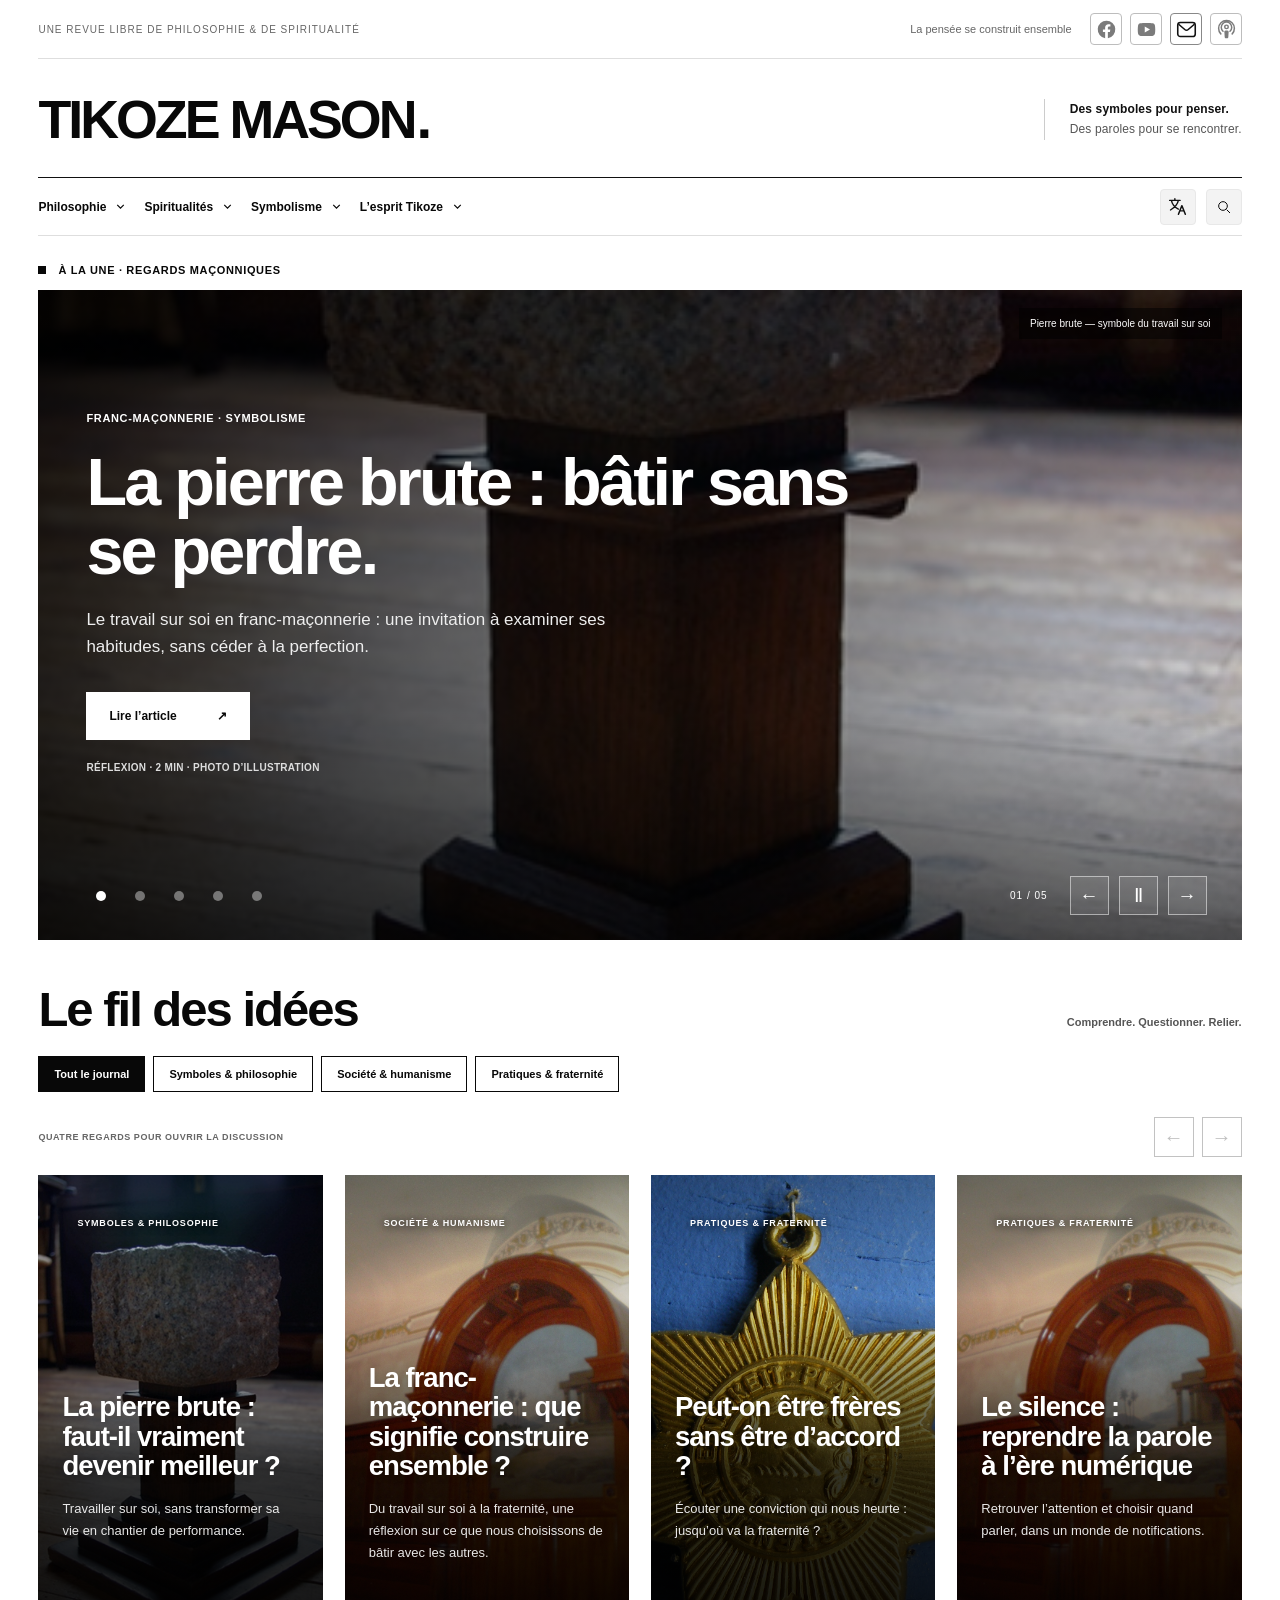
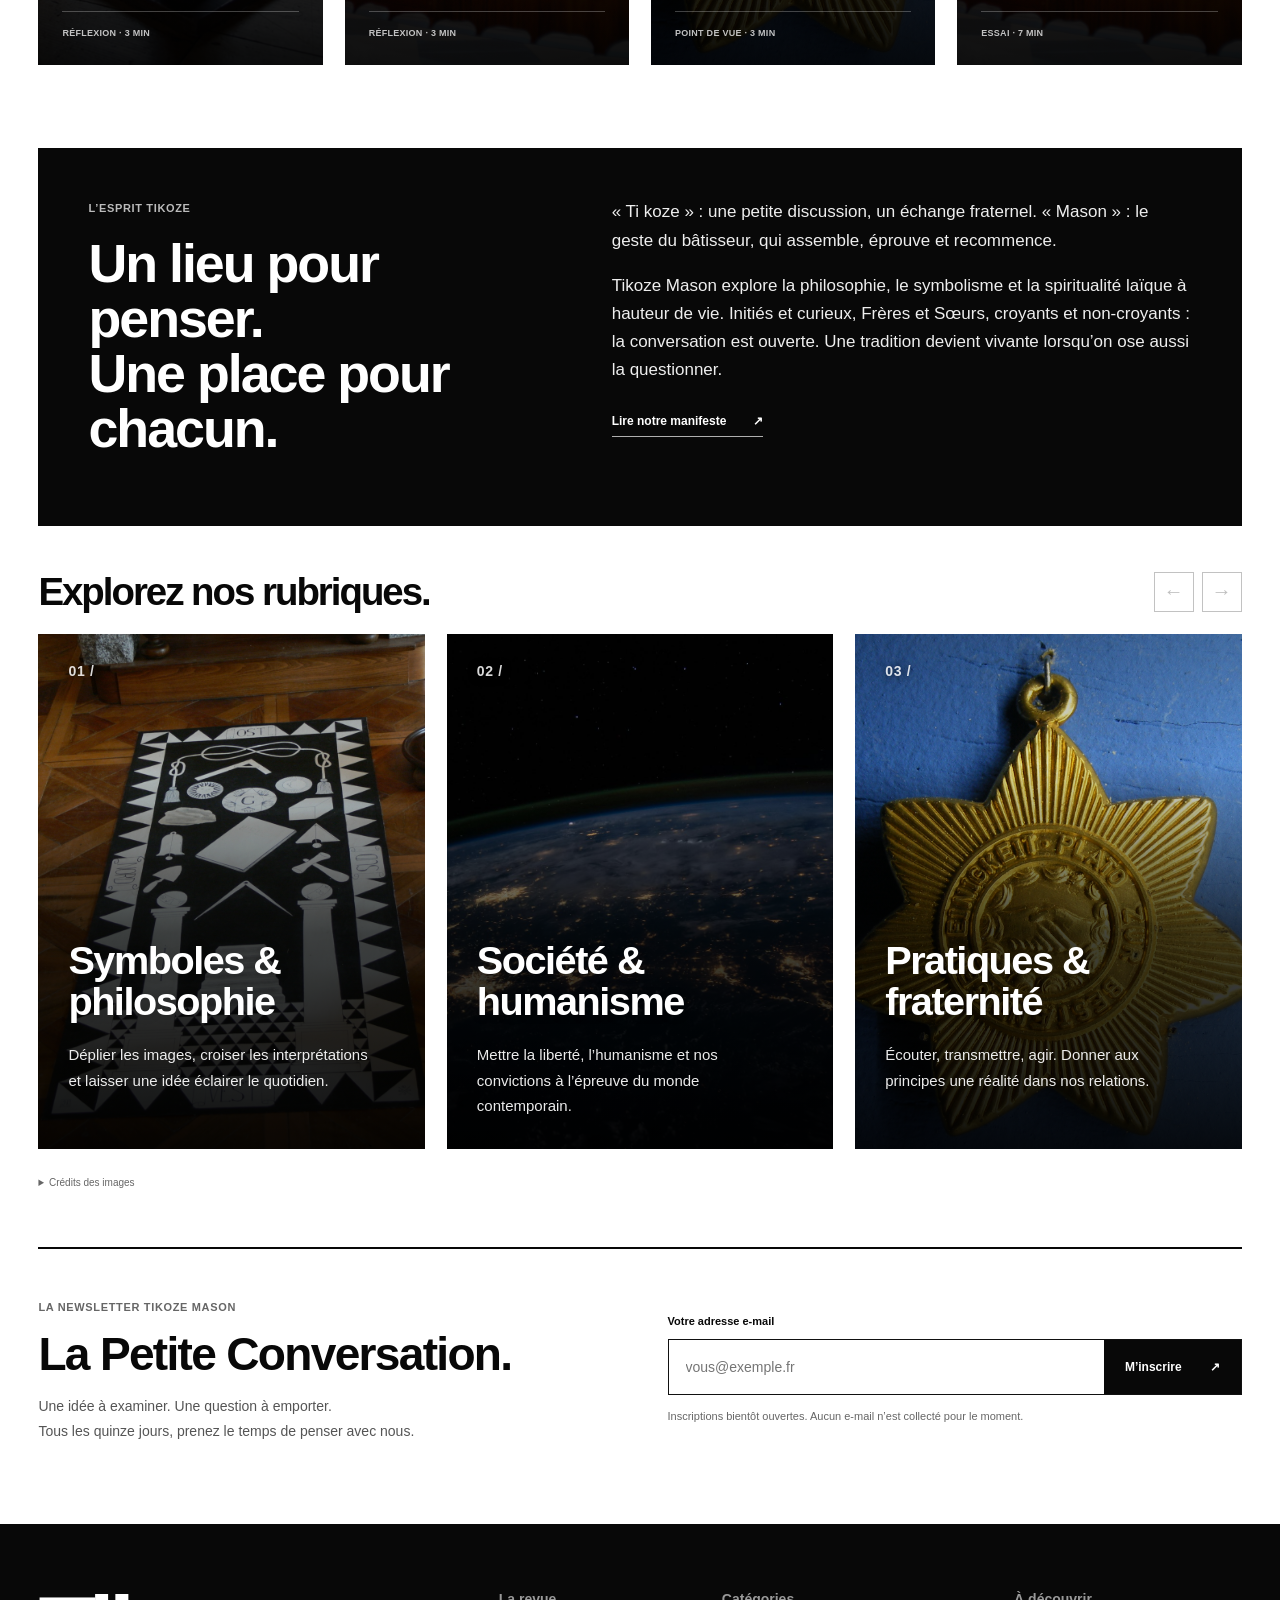
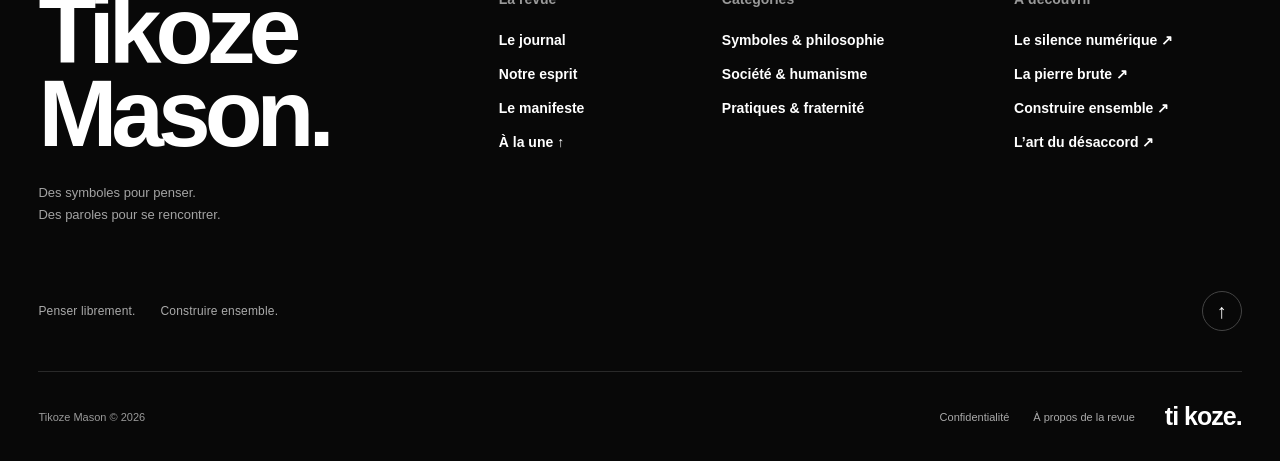
==== commit 8cde8f8d: "Update navigation and publish full article pages" ====
--- a/index.html
+++ b/index.html
@@ -167,7 +167,7 @@
 .dropdown-navigation .menu-dropdown summary{align-items:center}
 .dropdown-navigation .menu-chevron{width:54px;height:72px;flex:0 0 54px;padding:24px 17px;border-left:1px solid #303030;border-right:1px solid #303030;color:#fff;transform:rotate(-90deg)}
 .dropdown-navigation .menu-dropdown[open] .menu-chevron{transform:none}
-header .dropdown-navigation .menu-dropdown .navlinks,header .dropdown-navigation .menu-dropdown:last-child .navlinks,header .dropdown-navigation .menu-dropdown:nth-child(even) .navlinks{position:static;display:flex;left:auto;right:auto;top:auto;width:100%;max-width:none;padding:0 0 12px;background:#111;box-shadow:none;border:0}
+header .dropdown-navigation .menu-dropdown .navlinks{position:static;display:flex;left:auto;right:auto;top:auto;width:100%;max-width:none;padding:0 0 12px;background:#f6f6f6;box-shadow:none;border:0}
 header .dropdown-navigation .navlinks a,header .dropdown-navigation .navlinks button{color:#ddd;background:transparent;padding:15px 18px;border-bottom:1px solid #292929;font-size:14px;font-weight:400}
 header .dropdown-navigation .navlinks a:hover,header .dropdown-navigation .navlinks button:hover{background:#222;color:#fff}
 header .menu-dropdown summary:focus-visible,header .menu-dropdown a:focus-visible,header .menu-dropdown button:focus-visible{outline-color:#fff;outline-offset:-4px}
@@ -321,51 +321,50 @@
 <body>
 <a class="skip" href="#contenu">Aller au contenu</a>
 <header class="wrap">
-<div class="topline"><span>Une revue libre de philosophie & de symbolisme</span><div class="topline-right"><span>La pensée se construit ensemble</span><div class="menu-socials" role="group" aria-label="Réseaux sociaux et abonnements">
+<div class="topline"><span>Une revue libre de philosophie & de spiritualité</span><div class="topline-right"><span>La pensée se construit ensemble</span><div class="menu-socials" role="group" aria-label="Réseaux sociaux et abonnements">
 <button class="social-link" type="button" disabled aria-label="Facebook — lien à venir" title="Facebook — lien à venir"><svg viewBox="0 0 24 24" aria-hidden="true"><path fill="currentColor" d="M12 2a10 10 0 0 0-1.56 19.88v-7H7.9V12h2.54V9.8c0-2.51 1.5-3.9 3.78-3.9 1.1 0 2.25.2 2.25.2v2.47H15.2c-1.24 0-1.63.77-1.63 1.56V12h2.78l-.44 2.88h-2.34v7A10 10 0 0 0 12 2Z"/></svg></button>
 <button class="social-link" type="button" disabled aria-label="YouTube — lien à venir" title="YouTube — lien à venir"><svg viewBox="0 0 24 24" aria-hidden="true"><path fill="currentColor" d="M21.6 7.1a3 3 0 0 0-2.1-2.15C17.65 4.5 12 4.5 12 4.5s-5.65 0-7.5.45A3 3 0 0 0 2.4 7.1 31 31 0 0 0 2 12a31 31 0 0 0 .4 4.9 3 3 0 0 0 2.1 2.15c1.85.45 7.5.45 7.5.45s5.65 0 7.5-.45a3 3 0 0 0 2.1-2.15A31 31 0 0 0 22 12a31 31 0 0 0-.4-4.9ZM10 15.5v-7l6 3.5-6 3.5Z"/></svg></button>
 <a class="social-link" href="#newsletter-title" aria-label="Découvrir la newsletter" title="La Petite Conversation"><svg viewBox="0 0 24 24" fill="none" stroke="currentColor" stroke-width="1.8" aria-hidden="true"><rect x="2" y="4" width="20" height="16" rx="3"/><path d="m3 6 7 6a3 3 0 0 0 4 0l7-6"/></svg></a>
 <button class="social-link" type="button" disabled aria-label="Podcast — lien à venir" title="Podcast — lien à venir"><svg viewBox="0 0 24 24" fill="none" stroke="currentColor" stroke-width="1.7" stroke-linecap="round" aria-hidden="true"><circle cx="12" cy="9" r="2"/><path d="M8 14a6 6 0 1 1 8 0M5.5 17a9 9 0 1 1 13 0"/><path fill="currentColor" stroke="none" d="M9.5 14.5c0-2 5-2 5 0L14 21c-.2 1.3-3.8 1.3-4 0z"/></svg></button>
 </div></div></div>
 <div class="brand-row"><time class="mobile-date" id="mobile-date"></time><button type="button" class="mobile-header-search" id="mobile-header-search" aria-label="Rechercher dans le journal" aria-expanded="false" aria-controls="search-area"><svg viewBox="0 0 24 24" fill="none" stroke="currentColor" stroke-width="1.7" aria-hidden="true"><circle cx="10.5" cy="10.5" r="7"/><path d="m16 16 5 5"/></svg></button><details class="translation-selector mobile-translation"><summary aria-label="Traduire le site" title="Traduire le site"><svg viewBox="0 0 24 24" fill="none" stroke="currentColor" stroke-width="1.6" stroke-linecap="round" stroke-linejoin="round" aria-hidden="true"><path d="M3 5h12M9 3v2M5 5c1 5 4 8 8 10M13 5c-1 5-4 8-9 11M13 21l4-10 4 10M15 17h4"/></svg></summary><div class="translation-options"><span>Traduire avec Google</span><a href="https://translate.google.com/" data-translate="en" lang="en" target="_blank" rel="noopener noreferrer">English <small>Anglais</small></a><a href="https://translate.google.com/" data-translate="ht" lang="ht" target="_blank" rel="noopener noreferrer">Kreyòl <small>Créole haïtien</small></a><p class="translation-status" role="status" hidden></p></div></details><button type="button" class="mobile-menu-toggle" id="mobile-menu-toggle" aria-expanded="false" aria-controls="main-menu" aria-label="Ouvrir le menu"><span></span><span></span><span></span></button><a class="brand" href="#" aria-label="Tikoze Mason, accueil">Tikoze Mason<i>.</i></a><span class="brand-note"><strong>Des symboles pour penser.</strong> Des paroles pour se rencontrer.</span></div>
-<div class="menu" id="main-menu"><nav class="dropdown-navigation" aria-label="Navigation principale"><details class="menu-dropdown"><summary>Le journal<svg class="menu-chevron" viewBox="0 0 16 16" fill="none" aria-hidden="true"><path d="m4 6 4 4 4-4" stroke="currentColor" stroke-width="1.5"/></svg></summary><div class="navlinks"><a href="#articles" data-nav-filter="Tous">Tous les articles</a><a href="#contenu">À la une</a><button type="button" data-article="silence">Le silence numérique</button></div></details><details class="menu-dropdown"><summary>Symboles & philosophie<svg class="menu-chevron" viewBox="0 0 16 16" fill="none" aria-hidden="true"><path d="m4 6 4 4 4-4" stroke="currentColor" stroke-width="1.5"/></svg></summary><div class="navlinks"><a href="#articles" data-nav-filter="Symboles & philosophie">Explorer la rubrique</a><button type="button" data-article="pierre">La pierre brute</button></div></details><details class="menu-dropdown"><summary>Société & humanisme<svg class="menu-chevron" viewBox="0 0 16 16" fill="none" aria-hidden="true"><path d="m4 6 4 4 4-4" stroke="currentColor" stroke-width="1.5"/></svg></summary><div class="navlinks"><a href="#articles" data-nav-filter="Société & humanisme">Explorer la rubrique</a><button type="button" data-article="ia">Penser à l’ère de l’IA</button></div></details><details class="menu-dropdown"><summary>Pratiques & fraternité<svg class="menu-chevron" viewBox="0 0 16 16" fill="none" aria-hidden="true"><path d="m4 6 4 4 4-4" stroke="currentColor" stroke-width="1.5"/></svg></summary><div class="navlinks"><a href="#articles" data-nav-filter="Pratiques & fraternité">Explorer la rubrique</a><button type="button" data-article="fraternite">L’art du désaccord</button><button type="button" data-article="silence">Le silence et l’écoute</button></div></details><details class="menu-dropdown"><summary>L’esprit Tikoze<svg class="menu-chevron" viewBox="0 0 16 16" fill="none" aria-hidden="true"><path d="m4 6 4 4 4-4" stroke="currentColor" stroke-width="1.5"/></svg></summary><div class="navlinks"><a href="#manifeste">Notre esprit</a><button type="button" data-article="about">Lire le manifeste</button><a href="#pillars-title">Nos rubriques</a><a href="#newsletter-title">La newsletter</a></div></details></nav><a class="mobile-newsletter-cta" href="#newsletter-title">La Petite Conversation <span aria-hidden="true">↗</span></a><div class="header-tools"><details class="translation-selector"><summary aria-label="Traduire le site" title="Traduire le site"><svg viewBox="0 0 24 24" fill="none" stroke="currentColor" stroke-width="1.6" stroke-linecap="round" stroke-linejoin="round" aria-hidden="true"><path d="M3 5h12M9 3v2M5 5c1 5 4 8 8 10M13 5c-1 5-4 8-9 11M13 21l4-10 4 10M15 17h4"/></svg></summary><div class="translation-options"><span>Traduire avec Google</span><a href="https://translate.google.com/" data-translate="en" lang="en" target="_blank" rel="noopener noreferrer">English <small>Anglais</small></a><a href="https://translate.google.com/" data-translate="ht" lang="ht" target="_blank" rel="noopener noreferrer">Kreyòl <small>Créole haïtien</small></a><p class="translation-status" role="status" hidden></p></div></details><button class="search-toggle" aria-expanded="false" aria-controls="search-area" aria-label="Rechercher dans le journal"><svg fill="none" viewBox="0 0 24 24" stroke="currentColor" stroke-width="1.5"><circle cx="10.5" cy="10.5" r="6.5"/><path d="m16 16 5 5"/></svg><span>Rechercher</span></button></div></div>
+<div class="menu" id="main-menu"><nav class="dropdown-navigation" aria-label="Navigation principale"><details class="menu-dropdown"><summary>Philosophie<svg class="menu-chevron" viewBox="0 0 16 16" fill="none" aria-hidden="true"><path d="m4 6 4 4 4-4" stroke="currentColor" stroke-width="1.5"/></svg></summary><div class="navlinks"><a href="#articles" data-topic="Doctrines philosophiques">Doctrines philosophiques</a><a href="#articles" data-topic="Mythes et allégories">Mythes et allégories</a></div></details><details class="menu-dropdown"><summary>Spiritualités<svg class="menu-chevron" viewBox="0 0 16 16" fill="none" aria-hidden="true"><path d="m4 6 4 4 4-4" stroke="currentColor" stroke-width="1.5"/></svg></summary><div class="navlinks"><a href="#articles" data-topic="Ésotérisme">Ésotérisme</a><a href="#articles" data-topic="Franc-maçonnerie">Franc-maçonnerie</a><a href="#articles" data-topic="Kabbale">Kabbale</a><a href="#articles" data-topic="Numérologie">Numérologie</a><a href="#articles" data-topic="Astrologie">Astrologie</a><a href="#articles" data-topic="Vaudou">Vaudou</a></div></details><details class="menu-dropdown"><summary>Symbolisme<svg class="menu-chevron" viewBox="0 0 16 16" fill="none" aria-hidden="true"><path d="m4 6 4 4 4-4" stroke="currentColor" stroke-width="1.5"/></svg></summary><div class="navlinks"><a href="#articles" data-topic="Chiffres / nombres">Chiffres / nombres</a><a href="#articles" data-topic="Géométrie sacrée">Géométrie sacrée</a><a href="#articles" data-topic="Astres">Astres</a></div></details><details class="menu-dropdown"><summary>L’esprit Tikoze<svg class="menu-chevron" viewBox="0 0 16 16" fill="none" aria-hidden="true"><path d="m4 6 4 4 4-4" stroke="currentColor" stroke-width="1.5"/></svg></summary><div class="navlinks"><a href="#manifeste">Notre esprit</a><a href="articles/about.html" data-article="about">Lire le manifeste</a><a href="#pillars-title">Nos rubriques</a><a href="#newsletter-title">La newsletter</a></div></details></nav><a class="mobile-newsletter-cta" href="#newsletter-title">La Petite Conversation <span aria-hidden="true">↗</span></a><div class="header-tools"><details class="translation-selector"><summary aria-label="Traduire le site" title="Traduire le site"><svg viewBox="0 0 24 24" fill="none" stroke="currentColor" stroke-width="1.6" stroke-linecap="round" stroke-linejoin="round" aria-hidden="true"><path d="M3 5h12M9 3v2M5 5c1 5 4 8 8 10M13 5c-1 5-4 8-9 11M13 21l4-10 4 10M15 17h4"/></svg></summary><div class="translation-options"><span>Traduire avec Google</span><a href="https://translate.google.com/" data-translate="en" lang="en" target="_blank" rel="noopener noreferrer">English <small>Anglais</small></a><a href="https://translate.google.com/" data-translate="ht" lang="ht" target="_blank" rel="noopener noreferrer">Kreyòl <small>Créole haïtien</small></a><p class="translation-status" role="status" hidden></p></div></details><button class="search-toggle" aria-expanded="false" aria-controls="search-area" aria-label="Rechercher dans le journal"><svg fill="none" viewBox="0 0 24 24" stroke="currentColor" stroke-width="1.5"><circle cx="10.5" cy="10.5" r="6.5"/><path d="m16 16 5 5"/></svg><span>Rechercher</span></button></div></div>
 <div class="search-area" id="search-area" hidden><label for="search" class="eyebrow">Quel sujet vous interroge ?</label><input id="search" type="search" placeholder="Silence, fraternité, philosophie…" autocomplete="off"></div>
 </header>
 <main id="contenu" class="wrap">
 <div class="intro eyebrow"><span class="dot"></span>À la une · Regards maçonniques</div>
-<section class="hero news-hero" aria-label="À la une : cinq regards sur la franc-maçonnerie" aria-roledescription="carrousel"><div class="hero-slide" data-slide="0" role="group" aria-roledescription="diapositive" aria-label="1 sur 5"><img class="hero-photo" src="assets/topic-1.jpg" alt="Pierre brute — symbole du travail sur soi" fetchpriority="high"><span class="hero-image-caption">Pierre brute — symbole du travail sur soi</span><div class="hero-copy"><span class="eyebrow">Franc-maçonnerie · Symbolisme</span><h1 id="hero-title">La pierre brute : bâtir sans se perdre.</h1><p class="hero-desc">Le travail sur soi en franc-maçonnerie : une invitation à examiner ses habitudes, sans céder à la perfection.</p><button class="read-link" data-article="news-1">Lire l’article <span aria-hidden="true">↗</span></button><div class="meta">RÉFLEXION · 2 MIN · PHOTO D’ILLUSTRATION</div></div></div><div class="hero-slide" data-slide="1" hidden role="group" aria-roledescription="diapositive" aria-label="2 sur 5"><img class="hero-photo" src="assets/masonic-2.jpg" alt="Salle de loge — un cadre pour écouter" loading="lazy"><span class="hero-image-caption">Salle de loge — un cadre pour écouter</span><div class="hero-copy"><span class="eyebrow">Franc-maçonnerie · Pratiques maçonniques</span><h1>Le silence : apprendre à vraiment écouter.</h1><p class="hero-desc">Pourquoi le silence de l’apprenti invite à repenser notre rapport à la parole et à l’attention.</p><button class="read-link" data-article="news-2">Lire l’article <span aria-hidden="true">↗</span></button><div class="meta">RÉFLEXION · 2 MIN · PHOTO D’ILLUSTRATION</div></div></div><div class="hero-slide" data-slide="2" hidden role="group" aria-roledescription="diapositive" aria-label="3 sur 5"><img class="hero-photo" src="assets/topic-3.jpg" alt="Poignée de main — bijou maçonnique de fraternité" loading="lazy"><span class="hero-image-caption">Poignée de main — bijou maçonnique de fraternité</span><div class="hero-copy"><span class="eyebrow">Franc-maçonnerie · Fraternité</span><h1>Être frères et sœurs, jusque dans le désaccord.</h1><p class="hero-desc">La fraternité maçonnique se travaille lorsque nos convictions cessent de se ressembler.</p><button class="read-link" data-article="news-3">Lire l’article <span aria-hidden="true">↗</span></button><div class="meta">RÉFLEXION · 2 MIN · PHOTO D’ILLUSTRATION</div></div></div><div class="hero-slide" data-slide="3" hidden role="group" aria-roledescription="diapositive" aria-label="4 sur 5"><img class="hero-photo" src="assets/topic-4.jpg" alt="Déclaration de 1789 — liberté des opinions et des convictions" loading="lazy"><span class="hero-image-caption">Déclaration de 1789 — liberté des opinions et des convictions</span><div class="hero-copy"><span class="eyebrow">Franc-maçonnerie · Liberté de conscience</span><h1>La liberté de conscience se construit aussi en loge.</h1><p class="hero-desc">Interroger ses certitudes, accueillir la pluralité et garder la liberté de chercher son propre chemin.</p><button class="read-link" data-article="news-4">Lire l’article <span aria-hidden="true">↗</span></button><div class="meta">RÉFLEXION · 2 MIN · PHOTO D’ILLUSTRATION</div></div></div><div class="hero-slide" data-slide="4" hidden role="group" aria-roledescription="diapositive" aria-label="5 sur 5"><img class="hero-photo" src="assets/topic-5.jpg" alt="Tableau de loge — symboles du parcours initiatique" loading="lazy"><span class="hero-image-caption">Tableau de loge — symboles du parcours initiatique</span><div class="hero-copy"><span class="eyebrow">Franc-maçonnerie · Initiation &amp; philosophie</span><h1>L’initiation : un commencement, pas une arrivée.</h1><p class="hero-desc">Que peut signifier une démarche initiatique dans une vie déjà pleine de réponses et d’habitudes ?</p><button class="read-link" data-article="news-5">Lire l’article <span aria-hidden="true">↗</span></button><div class="meta">RÉFLEXION · 2 MIN · PHOTO D’ILLUSTRATION</div></div></div><div class="hero-navigation"><div class="hero-dots" role="group" aria-label="Choisir un article"><button type="button" data-hero-dot="0" aria-label="Afficher l’article 1" aria-pressed="true"></button><button type="button" data-hero-dot="1" aria-label="Afficher l’article 2" aria-pressed="false"></button><button type="button" data-hero-dot="2" aria-label="Afficher l’article 3" aria-pressed="false"></button><button type="button" data-hero-dot="3" aria-label="Afficher l’article 4" aria-pressed="false"></button><button type="button" data-hero-dot="4" aria-label="Afficher l’article 5" aria-pressed="false"></button></div><span id="hero-counter">01 / 05</span><button id="hero-prev" aria-label="Article précédent">←</button><button id="hero-pause" aria-label="Mettre le défilement en pause">Ⅱ</button><button id="hero-next" aria-label="Article suivant">→</button></div><p class="hero-announcement" id="hero-announcement" aria-live="polite"></p></section>
+<section class="hero news-hero" aria-label="À la une : cinq regards sur la franc-maçonnerie" aria-roledescription="carrousel"><div class="hero-slide" data-slide="0" role="group" aria-roledescription="diapositive" aria-label="1 sur 5"><img class="hero-photo" src="assets/topic-1.jpg" alt="Pierre brute — symbole du travail sur soi" fetchpriority="high"><span class="hero-image-caption">Pierre brute — symbole du travail sur soi</span><div class="hero-copy"><span class="eyebrow">Franc-maçonnerie · Symbolisme</span><h1 id="hero-title">La pierre brute : bâtir sans se perdre.</h1><p class="hero-desc">Le travail sur soi en franc-maçonnerie : une invitation à examiner ses habitudes, sans céder à la perfection.</p><a href="articles/news-1.html" class="read-link" data-article="news-1">Lire l’article <span aria-hidden="true">↗</span></a><div class="meta">RÉFLEXION · 2 MIN · PHOTO D’ILLUSTRATION</div></div></div><div class="hero-slide" data-slide="1" hidden role="group" aria-roledescription="diapositive" aria-label="2 sur 5"><img class="hero-photo" src="assets/masonic-2.jpg" alt="Salle de loge — un cadre pour écouter" loading="lazy"><span class="hero-image-caption">Salle de loge — un cadre pour écouter</span><div class="hero-copy"><span class="eyebrow">Franc-maçonnerie · Pratiques maçonniques</span><h1>Le silence : apprendre à vraiment écouter.</h1><p class="hero-desc">Pourquoi le silence de l’apprenti invite à repenser notre rapport à la parole et à l’attention.</p><a href="articles/news-2.html" class="read-link" data-article="news-2">Lire l’article <span aria-hidden="true">↗</span></a><div class="meta">RÉFLEXION · 2 MIN · PHOTO D’ILLUSTRATION</div></div></div><div class="hero-slide" data-slide="2" hidden role="group" aria-roledescription="diapositive" aria-label="3 sur 5"><img class="hero-photo" src="assets/topic-3.jpg" alt="Poignée de main — bijou maçonnique de fraternité" loading="lazy"><span class="hero-image-caption">Poignée de main — bijou maçonnique de fraternité</span><div class="hero-copy"><span class="eyebrow">Franc-maçonnerie · Fraternité</span><h1>Être frères et sœurs, jusque dans le désaccord.</h1><p class="hero-desc">La fraternité maçonnique se travaille lorsque nos convictions cessent de se ressembler.</p><a href="articles/news-3.html" class="read-link" data-article="news-3">Lire l’article <span aria-hidden="true">↗</span></a><div class="meta">RÉFLEXION · 2 MIN · PHOTO D’ILLUSTRATION</div></div></div><div class="hero-slide" data-slide="3" hidden role="group" aria-roledescription="diapositive" aria-label="4 sur 5"><img class="hero-photo" src="assets/topic-4.jpg" alt="Déclaration de 1789 — liberté des opinions et des convictions" loading="lazy"><span class="hero-image-caption">Déclaration de 1789 — liberté des opinions et des convictions</span><div class="hero-copy"><span class="eyebrow">Franc-maçonnerie · Liberté de conscience</span><h1>La liberté de conscience se construit aussi en loge.</h1><p class="hero-desc">Interroger ses certitudes, accueillir la pluralité et garder la liberté de chercher son propre chemin.</p><a href="articles/news-4.html" class="read-link" data-article="news-4">Lire l’article <span aria-hidden="true">↗</span></a><div class="meta">RÉFLEXION · 2 MIN · PHOTO D’ILLUSTRATION</div></div></div><div class="hero-slide" data-slide="4" hidden role="group" aria-roledescription="diapositive" aria-label="5 sur 5"><img class="hero-photo" src="assets/topic-5.jpg" alt="Tableau de loge — symboles du parcours initiatique" loading="lazy"><span class="hero-image-caption">Tableau de loge — symboles du parcours initiatique</span><div class="hero-copy"><span class="eyebrow">Franc-maçonnerie · Initiation &amp; philosophie</span><h1>L’initiation : un commencement, pas une arrivée.</h1><p class="hero-desc">Que peut signifier une démarche initiatique dans une vie déjà pleine de réponses et d’habitudes ?</p><a href="articles/news-5.html" class="read-link" data-article="news-5">Lire l’article <span aria-hidden="true">↗</span></a><div class="meta">RÉFLEXION · 2 MIN · PHOTO D’ILLUSTRATION</div></div></div><div class="hero-navigation"><div class="hero-dots" role="group" aria-label="Choisir un article"><button type="button" data-hero-dot="0" aria-label="Afficher l’article 1" aria-pressed="true"></button><button type="button" data-hero-dot="1" aria-label="Afficher l’article 2" aria-pressed="false"></button><button type="button" data-hero-dot="2" aria-label="Afficher l’article 3" aria-pressed="false"></button><button type="button" data-hero-dot="3" aria-label="Afficher l’article 4" aria-pressed="false"></button><button type="button" data-hero-dot="4" aria-label="Afficher l’article 5" aria-pressed="false"></button></div><span id="hero-counter">01 / 05</span><button id="hero-prev" aria-label="Article précédent">←</button><button id="hero-pause" aria-label="Mettre le défilement en pause">Ⅱ</button><button id="hero-next" aria-label="Article suivant">→</button></div><p class="hero-announcement" id="hero-announcement" aria-live="polite"></p></section>
 <section id="articles" aria-labelledby="journal-title"><div class="section-head"><h2 id="journal-title">Le fil des idées</h2><span>Comprendre. Questionner. Relier.</span></div><div class="filters" aria-label="Filtrer les articles"><button class="filter active" data-filter="Tous" aria-pressed="true">Tout le journal</button><button class="filter" data-filter="Symboles & philosophie" aria-pressed="false">Symboles & philosophie</button><button class="filter" data-filter="Société & humanisme" aria-pressed="false">Société & humanisme</button><button class="filter" data-filter="Pratiques & fraternité" aria-pressed="false">Pratiques & fraternité</button></div>
 <div class="carousel-toolbar"><span class="eyebrow">Quatre regards pour ouvrir la discussion</span><div class="carousel-controls"><button type="button" id="carousel-prev" aria-label="Article précédent" aria-controls="article-carousel">←</button><button type="button" id="carousel-next" aria-label="Article suivant" aria-controls="article-carousel">→</button></div></div>
 <div class="articles" id="article-carousel" role="region" aria-label="Carrousel des articles" tabindex="0">
-<article class="article-card" data-category="Symboles & philosophie"><button class="card-button" data-article="pierre"><div class="thumb"><img src="assets/topic-1.jpg" alt="Pierre brute, symbole du travail sur soi en franc-maçonnerie" loading="lazy" width="600" height="420"></div><span class="card-category">Symboles & philosophie</span><h3>La pierre brute : faut-il vraiment devenir meilleur ?</h3></button><p>Travailler sur soi, sans transformer sa vie en chantier de performance.</p><div class="meta">RÉFLEXION · 3 MIN</div></article>
-<article class="article-card" data-category="Société & humanisme"><button class="card-button" data-article="ia"><div class="thumb"><img src="assets/article-ia.jpg" alt="Circuit électronique : illustration des technologies numériques" loading="lazy" width="600" height="420"></div><span class="card-category">Société & humanisme</span><h3>L’IA répond. Qui apprend encore à questionner ?</h3></button><p>Quand la réponse devient immédiate, le discernement devient essentiel.</p><div class="meta">DÉCRYPTAGE · 3 MIN</div></article>
-<article class="article-card" data-category="Pratiques & fraternité"><button class="card-button" data-article="fraternite"><div class="thumb"><img src="assets/topic-3.jpg" alt="Poignée de main sur un bijou maçonnique, symbole de fraternité" loading="lazy" width="600" height="420"></div><span class="card-category">Pratiques & fraternité</span><h3>Peut-on être frères sans être d’accord ?</h3></button><p>Écouter une conviction qui nous heurte : jusqu’où va la fraternité ?</p><div class="meta">POINT DE VUE · 3 MIN</div></article>
-<article class="article-card" data-category="Pratiques & fraternité"><button class="card-button" data-article="silence"><div class="thumb"><img src="assets/masonic-2.jpg" alt="Salle de loge du temple maçonnique de Highland Park" loading="lazy" width="600" height="420"></div><span class="card-category">Pratiques & fraternité</span><h3>Le silence : reprendre la parole à l’ère numérique</h3></button><p>Retrouver l’attention et choisir quand parler, dans un monde de notifications.</p><div class="meta">ESSAI · 7 MIN</div></article>
+<article class="article-card" data-category="Symboles & philosophie"><a href="articles/pierre.html" class="card-button" data-article="pierre"><div class="thumb"><img src="assets/topic-1.jpg" alt="Pierre brute, symbole du travail sur soi en franc-maçonnerie" loading="lazy" width="600" height="420"></div><span class="card-category">Symboles & philosophie</span><h3>La pierre brute : faut-il vraiment devenir meilleur ?</h3></a><p>Travailler sur soi, sans transformer sa vie en chantier de performance.</p><div class="meta">RÉFLEXION · 3 MIN</div></article>
+<article class="article-card" data-category="Société & humanisme"><a href="articles/construire-ensemble.html" class="card-button" data-article="construire-ensemble"><div class="thumb"><img src="assets/masonic-2.jpg" alt="Salle de loge maçonnique : un espace de rencontre et de réflexion" loading="lazy" width="600" height="420"></div><span class="card-category">Société & humanisme</span><h3>La franc-maçonnerie : que signifie construire ensemble ?</h3></a><p>Du travail sur soi à la fraternité, une réflexion sur ce que nous choisissons de bâtir avec les autres.</p><div class="meta">RÉFLEXION · 3 MIN</div></article>
+<article class="article-card" data-category="Pratiques & fraternité"><a href="articles/fraternite.html" class="card-button" data-article="fraternite"><div class="thumb"><img src="assets/topic-3.jpg" alt="Poignée de main sur un bijou maçonnique, symbole de fraternité" loading="lazy" width="600" height="420"></div><span class="card-category">Pratiques & fraternité</span><h3>Peut-on être frères sans être d’accord ?</h3></a><p>Écouter une conviction qui nous heurte : jusqu’où va la fraternité ?</p><div class="meta">POINT DE VUE · 3 MIN</div></article>
+<article class="article-card" data-category="Pratiques & fraternité"><a href="articles/silence.html" class="card-button" data-article="silence"><div class="thumb"><img src="assets/masonic-2.jpg" alt="Salle de loge du temple maçonnique de Highland Park" loading="lazy" width="600" height="420"></div><span class="card-category">Pratiques & fraternité</span><h3>Le silence : reprendre la parole à l’ère numérique</h3></a><p>Retrouver l’attention et choisir quand parler, dans un monde de notifications.</p><div class="meta">ESSAI · 7 MIN</div></article>
 </div><p class="empty" id="empty" role="status" hidden>Aucun article pour cette recherche. Essayez un autre mot.</p><p id="result-count" class="meta" aria-live="polite"></p></section>
-<section class="manifesto" id="manifeste"><div><span class="eyebrow">L’esprit Tikoze</span><h2>Un lieu pour penser.<br>Une place pour chacun.</h2></div><div><p>« Ti koze » : une petite discussion, un échange fraternel. « Mason » : le geste du bâtisseur, qui assemble, éprouve et recommence.</p><p>Tikoze Mason explore la philosophie, le symbolisme et la spiritualité laïque à hauteur de vie. Initiés et curieux, Frères et Sœurs, croyants et non-croyants : la conversation est ouverte. Une tradition devient vivante lorsqu’on ose aussi la questionner.</p><button class="read-link" style="color:var(--paper);border-color:#aeaeae;margin-top:0" id="about-button">Lire notre manifeste <span aria-hidden="true">↗</span></button></div></section>
-<section class="pillars-section" aria-labelledby="pillars-title"><div class="section-head"><h2 id="pillars-title">Trois façons d’ouvrir le regard.</h2><div class="carousel-controls"><button type="button" id="pillars-prev" aria-label="Rubrique précédente" aria-controls="pillars-carousel">←</button><button type="button" id="pillars-next" aria-label="Rubrique suivante" aria-controls="pillars-carousel">→</button></div></div><div class="pillars" id="pillars-carousel" role="region" aria-label="Les trois rubriques de Tikoze Mason" tabindex="0"><section class="pillar"><img class="pillar-photo" src="assets/topic-5.jpg" alt="Tableau de loge maçonnique : explorer les symboles" loading="lazy" width="600" height="800"><b>01 /</b><h3><a href="#articles" data-nav-filter="Symboles &amp; philosophie">Symboles &amp; philosophie</a></h3><p>Déplier les images, croiser les interprétations et laisser une idée éclairer le quotidien.</p></section><section class="pillar"><img class="pillar-photo" src="assets/hero-4.jpg" alt="La Terre vue de l’espace : habiter notre époque" loading="lazy" width="600" height="800"><b>02 /</b><h3><a href="#articles" data-nav-filter="Société &amp; humanisme">Société &amp; humanisme</a></h3><p>Mettre la liberté, l’humanisme et nos convictions à l’épreuve du monde contemporain.</p></section><section class="pillar"><img class="pillar-photo" src="assets/topic-3.jpg" alt="Poignée de main sur un bijou maçonnique : faire vivre la fraternité" loading="lazy" width="600" height="800"><b>03 /</b><h3><a href="#articles" data-nav-filter="Pratiques &amp; fraternité">Pratiques &amp; fraternité</a></h3><p>Écouter, transmettre, agir. Donner aux principes une réalité dans nos relations.</p></section></div><details class="pillar-credits"><summary>Crédits des images</summary><p><a href="https://commons.wikimedia.org/wiki/File:Schloss_Rosenau_(Waldviertel)_-_Loge_-_Tempel_5_Teppich_mit_Symbolen.jpg" target="_blank" rel="noopener noreferrer">Schloss Rosenau (Waldviertel) - Loge - Tempel 5 Teppich mit Symbolen.jpg</a> — Wolfgang Sauber · <a href="https://creativecommons.org/licenses/by-sa/3.0" target="_blank" rel="noopener noreferrer">CC BY-SA 3.0</a><br>Vue de la Terre : <a href="https://unsplash.com/photos/Q1p7bh3SHj8" target="_blank" rel="noopener noreferrer">NASA / Unsplash</a><br><a href="https://commons.wikimedia.org/wiki/File:Deutsches_Freimaurermuseum_Bayreuth_-_inventory_(402).jpg" target="_blank" rel="noopener noreferrer">Deutsches Freimaurermuseum Bayreuth - inventory (402).jpg</a> — User:Mattes · Public domain</p></details></section>
+<section class="manifesto" id="manifeste"><div><span class="eyebrow">L’esprit Tikoze</span><h2>Un lieu pour penser.<br>Une place pour chacun.</h2></div><div><p>« Ti koze » : une petite discussion, un échange fraternel. « Mason » : le geste du bâtisseur, qui assemble, éprouve et recommence.</p><p>Tikoze Mason explore la philosophie, le symbolisme et la spiritualité laïque à hauteur de vie. Initiés et curieux, Frères et Sœurs, croyants et non-croyants : la conversation est ouverte. Une tradition devient vivante lorsqu’on ose aussi la questionner.</p><a href="articles/about.html" class="read-link" style="color:var(--paper);border-color:#aeaeae;margin-top:0" id="about-button">Lire notre manifeste <span aria-hidden="true">↗</span></a></div></section>
+<section class="pillars-section" aria-labelledby="pillars-title"><div class="section-head"><h2 id="pillars-title">Explorez nos rubriques.</h2><div class="carousel-controls"><button type="button" id="pillars-prev" aria-label="Rubrique précédente" aria-controls="pillars-carousel">←</button><button type="button" id="pillars-next" aria-label="Rubrique suivante" aria-controls="pillars-carousel">→</button></div></div><div class="pillars" id="pillars-carousel" role="region" aria-label="Les trois rubriques de Tikoze Mason" tabindex="0"><section class="pillar"><img class="pillar-photo" src="assets/topic-5.jpg" alt="Tableau de loge maçonnique : explorer les symboles" loading="lazy" width="600" height="800"><b>01 /</b><h3><a href="#articles" data-nav-filter="Symboles &amp; philosophie">Symboles &amp; philosophie</a></h3><p>Déplier les images, croiser les interprétations et laisser une idée éclairer le quotidien.</p></section><section class="pillar"><img class="pillar-photo" src="assets/hero-4.jpg" alt="La Terre vue de l’espace : habiter notre époque" loading="lazy" width="600" height="800"><b>02 /</b><h3><a href="#articles" data-nav-filter="Société &amp; humanisme">Société &amp; humanisme</a></h3><p>Mettre la liberté, l’humanisme et nos convictions à l’épreuve du monde contemporain.</p></section><section class="pillar"><img class="pillar-photo" src="assets/topic-3.jpg" alt="Poignée de main sur un bijou maçonnique : faire vivre la fraternité" loading="lazy" width="600" height="800"><b>03 /</b><h3><a href="#articles" data-nav-filter="Pratiques &amp; fraternité">Pratiques &amp; fraternité</a></h3><p>Écouter, transmettre, agir. Donner aux principes une réalité dans nos relations.</p></section></div><details class="pillar-credits"><summary>Crédits des images</summary><p><a href="https://commons.wikimedia.org/wiki/File:Schloss_Rosenau_(Waldviertel)_-_Loge_-_Tempel_5_Teppich_mit_Symbolen.jpg" target="_blank" rel="noopener noreferrer">Schloss Rosenau (Waldviertel) - Loge - Tempel 5 Teppich mit Symbolen.jpg</a> — Wolfgang Sauber · <a href="https://creativecommons.org/licenses/by-sa/3.0" target="_blank" rel="noopener noreferrer">CC BY-SA 3.0</a><br>Vue de la Terre : <a href="https://unsplash.com/photos/Q1p7bh3SHj8" target="_blank" rel="noopener noreferrer">NASA / Unsplash</a><br><a href="https://commons.wikimedia.org/wiki/File:Deutsches_Freimaurermuseum_Bayreuth_-_inventory_(402).jpg" target="_blank" rel="noopener noreferrer">Deutsches Freimaurermuseum Bayreuth - inventory (402).jpg</a> — User:Mattes · Public domain</p></details></section>
 <section class="closing newsletter" aria-labelledby="newsletter-title"><div class="newsletter-copy"><span class="eyebrow">La newsletter Tikoze Mason</span><h2 id="newsletter-title">La Petite Conversation.</h2><p>Une idée à examiner. Une question à emporter.<br>Tous les quinze jours, prenez le temps de penser avec nous.</p></div><form id="newsletter-form" class="newsletter-form"><label for="newsletter-email">Votre adresse e-mail</label><div class="newsletter-fields"><input id="newsletter-email" name="email" type="email" autocomplete="email" placeholder="vous@exemple.fr" required aria-describedby="newsletter-notice newsletter-status"><button type="submit">M’inscrire <span aria-hidden="true">↗</span></button></div><p class="newsletter-notice" id="newsletter-notice">Inscriptions bientôt ouvertes. Aucun e-mail n’est collecté pour le moment.</p><p id="newsletter-status" class="newsletter-status" role="status" hidden></p></form></section>
 </main>
 <footer class="site-footer">
 <div class="footer-inner">
 <div class="footer-main">
 <div class="footer-identity"><a class="footer-logo" href="#" aria-label="Tikoze Mason, retour en haut">Tikoze<br>Mason.</a><p>Des symboles pour penser.<br>Des paroles pour se rencontrer.</p></div>
-<nav class="footer-column" aria-label="Explorer la revue"><h2>La revue</h2><a href="#articles" data-nav-filter="Tous">Le journal</a><a href="#manifeste">Notre esprit</a><button type="button" data-footer-article="about">Le manifeste</button><a href="#contenu">À la une ↑</a></nav>
+<nav class="footer-column" aria-label="Explorer la revue"><h2>La revue</h2><a href="#articles" data-nav-filter="Tous">Le journal</a><a href="#manifeste">Notre esprit</a><a href="articles/about.html" data-footer-article="about">Le manifeste</a><a href="#contenu">À la une ↑</a></nav>
 <nav class="footer-column" aria-label="Catégories du journal"><h2>Catégories</h2><a href="#articles" data-nav-filter="Symboles & philosophie">Symboles & philosophie</a><a href="#articles" data-nav-filter="Société & humanisme">Société & humanisme</a><a href="#articles" data-nav-filter="Pratiques & fraternité">Pratiques & fraternité</a></nav>
-<nav class="footer-column" aria-label="Lectures à découvrir"><h2>À découvrir</h2><button type="button" data-footer-article="silence">Le silence numérique ↗</button><button type="button" data-footer-article="pierre">La pierre brute ↗</button><button type="button" data-footer-article="ia">Penser à l’ère de l’IA ↗</button><button type="button" data-footer-article="fraternite">L’art du désaccord ↗</button></nav>
+<nav class="footer-column" aria-label="Lectures à découvrir"><h2>À découvrir</h2><a href="articles/silence.html" data-footer-article="silence">Le silence numérique ↗</a><a href="articles/pierre.html" data-footer-article="pierre">La pierre brute ↗</a><a href="articles/construire-ensemble.html" data-footer-article="construire-ensemble">Construire ensemble ↗</a><a href="articles/fraternite.html" data-footer-article="fraternite">L’art du désaccord ↗</a></nav>
 </div>
 <div class="footer-signoff"><span>Penser librement.</span><span>Construire ensemble.</span><a href="#" aria-label="Retour en haut de la page">↑</a></div>
-<div class="footer-bottom"><small>Tikoze Mason © 2026</small><nav aria-label="Informations du site"><button type="button" id="privacy-button">Confidentialité</button><button type="button" data-footer-article="about">À propos de la revue</button></nav><span class="footer-wordmark">ti koze.</span></div>
+<div class="footer-bottom"><small>Tikoze Mason © 2026</small><nav aria-label="Informations du site"><a href="articles/privacy.html" id="privacy-button">Confidentialité</a><a href="articles/about.html" data-footer-article="about">À propos de la revue</a></nav><span class="footer-wordmark">ti koze.</span></div>
 </div>
 </footer>
-<dialog id="reader" aria-labelledby="reader-title"><div class="dialog-bar"><span class="eyebrow">Tikoze Mason · Le journal</span><button id="close-reader" autofocus>Fermer ✕</button></div><div class="reading" id="reader-content"></div></dialog>
-<template id="silence"><span class="eyebrow">Pratiques & fraternité · Essai</span><h1 id="reader-title">Le silence au XXIe siècle : reprendre la parole à l’ère des notifications</h1><p class="lead">Certaines pratiques maçonniques font du silence un apprentissage. Dans une vie traversée d’alertes, elles invitent à examiner une liberté discrète : choisir quand parler, et pourquoi.</p><p>Nous avons répondu au message. Commenté la polémique. Parcouru les réactions. Puis nous avons posé le téléphone, avec cette impression étrange : avoir beaucoup participé sans savoir exactement à quoi.</p><p>Le bruit numérique peut remplir une journée sans produire une conversation. Une information arrive déjà accompagnée de son interprétation, de son indignation et de la réponse qu’il faudrait lui opposer. Avant même de comprendre, nous savons parfois dans quel camp nous sommes attendus.</p><p>Dans ce mouvement, le silence ressemble à une absence, à un retard, presque à une défaite. Certaines pratiques de la franc-maçonnerie lui accordent pourtant une place centrale : différer sa parole pour découvrir ce qui la commande.</p><h2>Entre le message et la réponse</h2><p>Recevoir une information et savoir quoi en penser sont deux opérations différentes. Nos usages tendent à les confondre. Un titre nous heurte : nous réagissons. Une phrase confirme ce que nous pensions : nous la partageons.</p><p>Ces gestes peuvent être justifiés. Une réaction rapide peut alerter, soutenir, protéger. Mais lorsque la rapidité devient une habitude, elle laisse peu de place à une question décisive : ai-je compris ce à quoi je réponds ?</p><p>Le silence introduit un délai. Quelques secondes suffisent parfois pour constater que nous répondions au ton plutôt qu’au contenu. Ou que notre colère vient d’une expérience ancienne que l’interlocuteur ignore. Ou, simplement, que nous ne savons pas.</p><blockquote>Examiner une impression avant de lui donner la forme d’une certitude publique.</blockquote><h2>En loge, une parole qui accepte d’attendre</h2><p>Dans de nombreuses loges, des règles limitent l’interruption et organisent l’écoute. Une place particulière est souvent accordée au silence de l’apprenti, selon des modalités qui varient avec les rites et les usages.</p><p>Que se passe-t-il lorsque nous ne pouvons pas intervenir immédiatement ? Nous découvrons parfois que nous préparons notre réponse pendant que l’autre parle. Nous repérons notre envie de montrer que nous savons, notre impatience de corriger un détail avant d’avoir entendu l’ensemble.</p><p>Écouter demande de garder une objection présente tout en laissant la pensée de l’autre se développer. D’accepter qu’une phrase maladroite trouve sa précision dans la suivante. De supporter qu’un propos nous déplaise avant de décider ce qu’il vaut.</p><p>Aucune règle ne garantit ce travail. On peut attendre son tour avec courtoisie et ne rien entendre. Le cadre offre une possibilité ; chacun reste responsable de l’usage qu’il en fait.</p><h2>Le silence peut aussi protéger le pouvoir</h2><p>Tous les silences ne sont pas libres. On se tait aussi par peur du ridicule, de l’exclusion ou des conséquences d’une objection. Un groupe peut célébrer l’écoute tout en décourageant les questions qui le dérangent.</p><p>Qui demande le silence ? À qui ? Pour combien de temps ? La personne silencieuse pourra-t-elle ensuite contester la règle ou celui qui l’applique ? Ces questions concernent une loge, une entreprise, une famille, une salle de classe.</p><p>Un silence fécond prépare une parole possible. Lorsqu’il la rend durablement inaccessible, il sert une domination. Le calme n’est donc pas une preuve de sagesse : une colère peut exprimer avec justesse ce qu’une conversation policée évite soigneusement.</p><h2>Une pratique, sans promesse de remède universel</h2><p>La franc-maçonnerie ne soustrait personne aux contradictions ordinaires. Ses membres vivent avec leurs téléphones, leurs habitudes et leurs angles morts. Elle ne détient pas l’exclusivité de l’attention : lire, marcher, méditer ou discuter dans de bonnes conditions peuvent aussi ouvrir cet espace.</p><p>Son apport possible réside dans l’organisation collective d’un temps différent. Pendant un moment, l’échange obéit à des règles qui demandent de ralentir et de donner une forme réfléchie à sa parole.</p><p>Reste l’épreuve la plus intéressante : qu’en demeure-t-il ensuite ? Dans une réunion, face à un proche qui se répète, devant un commentaire irritant, là où aucun rituel ne soutient l’effort.</p><h2>Trois expériences hors du temple</h2><p><strong>Laisser passer un message avant d’y répondre.</strong> Choisissez une sollicitation irritante qui ne demande aucune intervention urgente. Relisez-la plus tard. Quelle partie de votre réponse demeure nécessaire ?</p><p><strong>Reformuler une objection avant de la discuter.</strong> Exposez le raisonnement de votre interlocuteur dans des termes qu’il pourrait reconnaître. Si vous n’y arrivez pas, une question sera probablement plus utile qu’une réfutation.</p><p><strong>Réserver un moment sans contenu entrant.</strong> Quelques minutes sans écran, audio ni lecture. Observez ce qui revient : une préoccupation, une idée inachevée, de l’ennui. Vous n’avez rien à réussir.</p><h2>Retrouver les raisons de parler</h2><p>Nous avons besoin de paroles qui défendent, transmettent, protestent et réconfortent. La question du silence touche à leur qualité. Une réponse peut fermer une conversation pour nous éviter une difficulté. Elle peut aussi préciser un désaccord ou rendre une expérience enfin intelligible.</p><p>Apprendre à attendre nous donne une chance de distinguer ces usages. Le silence nous laisse le temps de comprendre ce que nous faisons dire à nos convictions.</p><p>À la prochaine sollicitation, gardons peut-être cette question quelques secondes : <strong>quelle parole mérite que je sorte maintenant du silence ?</strong></p><p class="note">Les pratiques maçonniques varient selon les rites et les loges. Cet essai propose une réflexion philosophique et ne revendique aucun effet thérapeutique. Pour prolonger : <a href="https://www.jepense.org/silence-en-franc-maconnerie-planche-apprenti/" target="_blank" rel="noopener noreferrer">une présentation du silence de l’apprenti sur jepense.org</a>.</p><p class="note">Image de la carte : <a href="https://commons.wikimedia.org/wiki/File:Highland_Park_Masonic_Temple,_Lodge_Room.jpg" target="_blank" rel="noopener noreferrer">Highland Park Masonic Temple, Lodge Room.jpg</a> — Los Angeles · CC BY-SA 3.0 · <a href="https://creativecommons.org/licenses/by-sa/3.0" target="_blank" rel="noopener noreferrer">Licence</a>.</p></template>
-<template id="pierre"><span class="eyebrow">Symboles & philosophie · Réflexion</span><h1 id="reader-title">La pierre brute : faut-il vraiment devenir meilleur ?</h1><p class="lead">Il existe une fatigue particulière : celle de se considérer comme un projet qui n’avance jamais assez vite.</p><p>Lire davantage. Maîtriser ses réactions. Éliminer ses défauts. Le travail sur soi peut finir par ressembler à une évaluation permanente. Chaque difficulté devient alors la preuve d’une insuffisance personnelle.</p><h2>Que travaillons-nous exactement ?</h2><p>Dans une lecture du symbolisme maçonnique, la pierre brute invite à examiner ce qui, dans nos habitudes et nos préjugés, demande un effort. Cette image ouvre une question plutôt qu’elle ne prescrit un modèle humain unique.</p><p>Tailler suppose de choisir. Nous pouvons vouloir atténuer notre impatience tout en préservant notre capacité d’indignation. Apprendre la mesure sans perdre l’élan. Un défaut apparent peut aussi abriter une sensibilité précieuse.</p><h2>La vie ne se réduit pas à un chantier</h2><p>Le vocabulaire de l’amélioration devient pesant lorsqu’il transforme chaque instant en occasion de rendement. Un repos n’a pas besoin d’accroître notre efficacité pour être légitime. Une relation n’a pas à nous faire progresser pour compter.</p><p>Il faut aussi regarder les conditions collectives de nos difficultés. Une organisation injuste ne se répare pas uniquement par un effort individuel de patience. Travailler sur soi peut donner la force de contester ce qui nous abîme.</p><h2>Une pierre parmi d’autres</h2><p>L’image du bâtisseur rappelle enfin que nous habitons avec d’autres. La question devient relationnelle : comment ma manière d’agir permet-elle à quelqu’un de prendre sa place ? Reconnaître une erreur, tenir un engagement, écouter une demande sont des gestes observables.</p><p>Nous pouvons accueillir nos limites et répondre de nos actes. L’exigence gagne à se porter sur un geste précis plutôt que sur un verdict global sur notre valeur.</p><blockquote>Quel changement rendrait aujourd’hui ma présence plus juste auprès des autres ?</blockquote><p>Peut-être suffit-il de commencer là. Une pierre n’a pas besoin de ressembler à toutes les autres pour contribuer à un édifice.</p><p class="note">Cette lecture symbolique constitue une proposition d’interprétation ; elle ne prétend pas représenter l’ensemble des traditions maçonniques.</p><p class="note">Image de la carte : <a href="https://commons.wikimedia.org/wiki/File:RoughAshlar.JPG" target="_blank" rel="noopener noreferrer">RoughAshlar.JPG</a> — Comason · CC BY-SA 3.0 · <a href="https://creativecommons.org/licenses/by-sa/3.0" target="_blank" rel="noopener noreferrer">Licence</a>.</p></template>
-<template id="ia"><span class="eyebrow">Société & humanisme · Décryptage</span><h1 id="reader-title">L’IA répond. Qui apprend encore à questionner ?</h1><p class="lead">Une réponse fluide peut donner l’impression qu’un problème est résolu. Encore faut-il savoir quelle question elle a réellement traitée.</p><p>Les outils d’intelligence artificielle peuvent aider à formuler, résumer, comparer. Leur disponibilité rend d’autant plus utile une compétence ancienne : examiner ce que nous demandons et pourquoi nous le demandons.</p><h2>Le cadre choisit déjà une partie de la réponse</h2><p>Demander « comment rendre cette équipe plus productive ? » oriente l’enquête. Demander « qu’est-ce qui empêche cette équipe de bien travailler ? » laisse apparaître d’autres possibilités : objectifs contradictoires, manque de moyens, décisions mal comprises.</p><p>La première formulation peut avoir son utilité. Mais nous gagnons à remarquer les hypothèses qu’elle contient. Un outil peut les reprendre sans les rendre visibles si nous ne lui demandons pas de les examiner.</p><h2>Une formulation convaincante reste à vérifier</h2><p>Une réponse cohérente dans sa forme peut comporter une erreur, une source inexistante ou une généralisation excessive. Pour une affirmation importante, il faut revenir au document original, à ses conditions et à sa date.</p><p>Nous pouvons demander une objection, distinguer ce qui est établi de ce qui est incertain, comparer plusieurs hypothèses. Cette démarche ne dispense pas du contrôle humain ; elle aide à l’organiser.</p><h2>Ce que nous conservons</h2><p>Choisir une finalité, mesurer les conséquences pour autrui et répondre d’une décision demeurent des responsabilités. Une recommandation produite par un système ne rend pas un choix moralement neutre.</p><p>La philosophie et le questionnement symbolique peuvent entretenir cette vigilance : prendre du recul sur une évidence, faire varier le point de vue, accepter qu’une question change au cours de l’enquête.</p><blockquote>Quelle hypothèse suis-je en train de confier à l’outil sans l’avoir moi-même interrogée ?</blockquote><p>La qualité de notre relation à ces technologies se jouera aussi dans cette seconde d’attention, avant d’appuyer sur « envoyer ».</p><p class="note">Ce texte examine un usage et une responsabilité ; il ne compare aucun produit ni ne décrit un modèle particulier.</p><p class="note">Image de la carte : photographie de circuit électronique, <a href="https://unsplash.com/photos/466ENaLuhLY" target="_blank" rel="noopener noreferrer">Umberto / Unsplash</a>. Illustration technologique.</p></template>
-<template id="fraternite"><span class="eyebrow">Pratiques & fraternité · Point de vue</span><h1 id="reader-title">Peut-on être frères sans être d’accord ?</h1><p class="lead">La fraternité semble facile tant que personne ne touche à ce que nous tenons pour essentiel.</p><p>Un proche exprime une conviction politique qui nous heurte. Le ton monte. Soudain, une histoire commune paraît tenir dans une seule phrase. Nous hésitons entre répondre, partir et faire comme si nous n’avions rien entendu.</p><h2>Respecter quelqu’un engage à le prendre au sérieux</h2><p>Le respect peut inclure une objection ferme. Demander à une personne de justifier une affirmation, montrer ses conséquences ou signaler son caractère blessant sont des manières de reconnaître la portée de sa parole.</p><p>Le désaccord gagne en précision lorsque nous distinguons ce qui est dit, ce que nous en déduisons et ce que nous craignons. Une question peut révéler une maladresse. Elle peut aussi confirmer une divergence profonde.</p><h2>Tout ne se négocie pas dans la conversation</h2><p>Le dialogue demande des conditions : la possibilité de répondre, la sécurité des personnes et une disposition minimale à écouter. Lorsqu’une discussion devient menaçante ou humiliante, poser une limite est légitime.</p><p>Nous n’avons pas à demander aux personnes visées par un propos de supporter indéfiniment sa répétition au nom de l’ouverture. La fraternité engage aussi celles et ceux qui peuvent intervenir pour empêcher cette mise à l’écart.</p><h2>Maintenir une possibilité</h2><p>Lorsque les conditions existent, nous pouvons chercher un point concret : de quel fait parlons-nous ? Quelle expérience nourrit cette conviction ? Qu’est-ce qui pourrait nous conduire à la réviser ?</p><p>La conversation ne produira pas toujours un accord. Elle peut permettre de comprendre une différence, de fixer une limite et de savoir où poursuivre une action commune.</p><blockquote>Quelle règle de discussion serais-je prêt à accepter si les rôles étaient inversés ?</blockquote><p>La fraternité se travaille dans ces gestes imparfaits. Elle prend une consistance lorsqu’elle résiste à une difficulté sans demander à quelqu’un de renoncer à sa dignité.</p><p class="note">Image de la carte : <a href="https://commons.wikimedia.org/wiki/File:Deutsches_Freimaurermuseum_Bayreuth_-_inventory_(402).jpg" target="_blank" rel="noopener noreferrer">Deutsches Freimaurermuseum Bayreuth - inventory (402).jpg</a> — User:Mattes · Public domain.</p></template>
-<template id="about"><span class="eyebrow">Notre manifeste</span><h1 id="reader-title">Une petite conversation peut déplacer une certitude.</h1><p>Nous avons besoin d’endroits où penser sans devoir immédiatement choisir un camp. Des endroits où une question peut rester ouverte, où le désaccord ne rompt pas le lien, où les mots retrouvent leur poids.</p><p>Tikoze Mason veut être l’un de ces endroits.</p><p>Son nom réunit deux invitations. « Ti koze », clin d’œil au créole, évoque la petite discussion, l’échange simple et fraternel qui commence sans cérémonie et mène parfois loin. « Mason » rappelle le travail du bâtisseur : assembler, éprouver la solidité, reprendre ce qui tient mal. Ici, la matière première est faite d’idées, de symboles et d’expériences humaines.</p><p>Nous abordons la franc-maçonnerie comme une tradition vivante, traversée de sensibilités différentes, dont les outils peuvent nourrir une réflexion ouverte à tous. Frères, Sœurs, profanes curieux : personne n’a besoin d’un titre pour entrer dans la conversation.</p><p>Une tradition mérite d’être interrogée autant que transmise. Que nous apprend un symbole sur notre manière de vivre ? Que devient la fraternité face aux inégalités ? Comment défendre la liberté de conscience dans un univers qui sollicite sans cesse notre attention ?</p><p>Nous cultivons une spiritualité laïque : une recherche de sens qui laisse chacun libre de ses convictions et soumet ses affirmations à la discussion. Nous distinguons les faits, leurs interprétations et nos prises de position.</p><p>Vous trouverez ici des articles pour comprendre, des essais pour déplacer le regard et des propositions pour mettre les idées en pratique. Nous souhaitons que chaque lecture vous laisse une question plus précise, un préjugé moins solide ou une possibilité nouvelle d’agir.</p><p>La conversation commence là.</p></template>
-<template id="privacy"><span class="eyebrow">À propos de cette page</span><h1 id="reader-title">Confidentialité</h1><p>Cette version du site n’utilise aucun cookie, outil d’analyse ou stockage de données personnelles. Le formulaire de newsletter est une présentation : les inscriptions ne sont pas encore actives et aucune adresse n’est enregistrée ni envoyée.</p><p>Les polices et les scripts sont inclus dans le fichier HTML. Les images maçonniques du diaporama proviennent de Wikimedia Commons et sont chargées depuis le dossier local assets ; les autres illustrations sont intégrées. Aucun service tiers n’est chargé à l’ouverture de la page.</p><p>Les liens externes vous conduisent vers des sites qui disposent de leurs propres règles de confidentialité.</p><p>Lors d’une mise en ligne, l’hébergeur peut traiter des données techniques de connexion. Les informations relatives à l’éditeur et à l’hébergement devront être complétées avant une diffusion publique.</p></template>
-<template id="news-1"><span class="eyebrow">Franc-maçonnerie · Symbolisme</span><h1 id="reader-title">La pierre brute : bâtir sans se perdre.</h1><p class="lead">Le travail sur soi en franc-maçonnerie : une invitation à examiner ses habitudes, sans céder à la perfection.</p><h2>Une image pour interroger ses habitudes</h2><p>La pierre brute peut se lire comme une image de ce qui demande encore à être travaillé : nos réactions, nos préjugés, nos façons de juger. Cette lecture symbolique ouvre une enquête personnelle ; elle ne définit pas un modèle humain auquel chacun devrait se conformer.</p><h2>Choisir ce que l’on transforme</h2><p>Une impatience peut blesser, mais aussi signaler une injustice. Le travail consiste à discerner ce qui mérite d’être modifié et ce qui doit trouver une expression plus juste. Une tradition vivante permet de questionner ses propres outils.</p><h2>Construire avec les autres</h2><p>Le bâtisseur ne travaille pas dans un monde vide. Reconnaître une erreur, tenir sa parole et ménager une place à autrui donnent une réalité au travail sur soi. Quel geste précis rendrait aujourd’hui notre présence plus juste ?</p><p class="note">Réflexion éditoriale : les pratiques et interprétations varient selon les rites, les loges et les obédiences. </p><p class="note">Image : <a href="https://commons.wikimedia.org/wiki/File:RoughAshlar.JPG" target="_blank" rel="noopener noreferrer">RoughAshlar.JPG</a> — Comason · <a href="https://creativecommons.org/licenses/by-sa/3.0" target="_blank" rel="noopener noreferrer">CC BY-SA 3.0</a>. Pierre brute — symbole du travail sur soi. L’illustration ne représente pas toutes les traditions maçonniques.</p></template><template id="news-2"><span class="eyebrow">Franc-maçonnerie · Pratiques maçonniques</span><h1 id="reader-title">Le silence : apprendre à vraiment écouter.</h1><p class="lead">Pourquoi le silence de l’apprenti invite à repenser notre rapport à la parole et à l’attention.</p><h2>Laisser une pensée se développer</h2><p>Dans de nombreuses loges, une place particulière est accordée au silence de l’apprenti. Les modalités varient selon les rites et les usages. L’une des lectures possibles de cette pratique est l’apprentissage d’une écoute qui ne prépare pas immédiatement sa réplique.</p><h2>Un cadre à interroger</h2><p>Attendre son tour ne garantit pas que l’on écoute. Un silence peut aussi venir de la peur ou d’une difficulté à trouver sa place. La qualité du cadre se mesure à la possibilité effective de poser une question et d’exprimer une objection.</p><h2>Du temple au quotidien</h2><p>Nous pouvons prolonger cette attention dans une discussion ordinaire : reformuler avant de réfuter, laisser finir une phrase, reconnaître ce que nous ne savons pas. Le silence prend alors sa valeur dans la parole qu’il rend possible.</p><p class="note">Réflexion éditoriale : les pratiques et interprétations varient selon les rites, les loges et les obédiences. </p><p class="note">Image : <a href="https://commons.wikimedia.org/wiki/File:Highland_Park_Masonic_Temple,_Lodge_Room.jpg" target="_blank" rel="noopener noreferrer">Highland Park Masonic Temple, Lodge Room.jpg</a> — Los Angeles · <a href="https://creativecommons.org/licenses/by-sa/3.0" target="_blank" rel="noopener noreferrer">CC BY-SA 3.0</a>. Salle de loge — un cadre pour écouter. L’illustration ne représente pas toutes les traditions maçonniques.</p></template><template id="news-3"><span class="eyebrow">Franc-maçonnerie · Fraternité</span><h1 id="reader-title">Être frères et sœurs, jusque dans le désaccord.</h1><p class="lead">La fraternité maçonnique se travaille lorsque nos convictions cessent de se ressembler.</p><h2>Au-delà de l’affinité</h2><p>La fraternité devient exigeante lorsqu’elle rencontre une divergence réelle. Dans une lecture maçonnique, elle peut inviter à reconnaître la dignité de l’autre sans suspendre l’examen de ses idées. Respecter une personne permet aussi de lui adresser une objection ferme.</p><h2>Les conditions du dialogue</h2><p>Une conversation suppose que chacun puisse répondre sans humiliation ni menace. Les règles d’écoute ne doivent pas servir à faire supporter indéfiniment une parole blessante à ceux qu’elle vise. Poser une limite peut protéger la possibilité de vivre ensemble.</p><h2>Une pratique observable</h2><p>Demander de quel fait on parle, distinguer une intention de ses conséquences et reformuler une position sont des gestes modestes. Ils ne promettent aucun accord. Ils peuvent néanmoins rendre un désaccord plus précis et moins destructeur.</p><p class="note">Réflexion éditoriale : les pratiques et interprétations varient selon les rites, les loges et les obédiences. </p><p class="note">Image : <a href="https://commons.wikimedia.org/wiki/File:Deutsches_Freimaurermuseum_Bayreuth_-_inventory_(402).jpg" target="_blank" rel="noopener noreferrer">Deutsches Freimaurermuseum Bayreuth - inventory (402).jpg</a> — User:Mattes · Public domain. Poignée de main — bijou maçonnique de fraternité. L’illustration ne représente pas toutes les traditions maçonniques.</p></template><template id="news-4"><span class="eyebrow">Franc-maçonnerie · Liberté de conscience</span><h1 id="reader-title">La liberté de conscience se construit aussi en loge.</h1><p class="lead">Interroger ses certitudes, accueillir la pluralité et garder la liberté de chercher son propre chemin.</p><h2>Une pluralité à reconnaître</h2><p>Les courants maçonniques n’entretiennent pas tous le même rapport à la croyance et à la spiritualité. Il est donc utile de préciser le contexte lorsqu’on évoque la liberté de conscience. Cet article propose une réflexion, sans parler au nom de toutes les obédiences.</p><h2>Faire une place au doute</h2><p>Examiner une conviction ne nous oblige pas à y renoncer. Il s’agit de pouvoir expliquer ses raisons, entendre une critique et reconnaître ce qui nous conduirait à changer d’avis. Le doute gagne en force lorsqu’il précise une question.</p><h2>Une exigence réciproque</h2><p>La liberté que nous demandons pour nous-mêmes engage notre manière de traiter les convictions d’autrui. Comment exprimer un désaccord sans réduire une personne à sa croyance ? Et comment préserver son indépendance au sein d’un groupe auquel on tient ?</p><p class="note">Réflexion éditoriale : les pratiques et interprétations varient selon les rites, les loges et les obédiences. </p><p class="note">Image : <a href="https://commons.wikimedia.org/wiki/File:Declaration_of_the_Rights_of_Man_and_of_the_Citizen_in_1789.jpg" target="_blank" rel="noopener noreferrer">Declaration of the Rights of Man and of the Citizen in 1789.jpg</a> — Wikimedia Commons · Public domain. Déclaration de 1789 — liberté des opinions et des convictions. L’illustration ne représente pas toutes les traditions maçonniques.</p></template><template id="news-5"><span class="eyebrow">Franc-maçonnerie · Initiation &amp; philosophie</span><h1 id="reader-title">L’initiation : un commencement, pas une arrivée.</h1><p class="lead">Que peut signifier une démarche initiatique dans une vie déjà pleine de réponses et d’habitudes ?</p><h2>Ouvrir une recherche</h2><p>La démarche initiatique peut se comprendre comme un commencement : accepter qu’une expérience et des symboles déplacent nos questions. Leur interprétation demande du temps. Les parcours, les rites et les sensibilités sont divers ; aucune lecture ne les résume tous.</p><h2>Une expérience à mettre en mots</h2><p>Le symbole peut susciter plusieurs interprétations. Cette richesse demande de distinguer une expérience personnelle, une hypothèse philosophique et une affirmation historique. Le partage devient plus fécond lorsque chacun rend visible le registre dans lequel il parle.</p><h2>L’épreuve du quotidien</h2><p>Une démarche prend sa mesure dans la façon de vivre : écouter une objection, reconnaître une limite, assumer un engagement. Le chemin ne se laisse pas réduire à un statut acquis. Quelle question continuons-nous réellement à travailler une fois la rencontre terminée ?</p><p class="note">Réflexion éditoriale : les pratiques et interprétations varient selon les rites, les loges et les obédiences. </p><p class="note">Image : <a href="https://commons.wikimedia.org/wiki/File:Schloss_Rosenau_(Waldviertel)_-_Loge_-_Tempel_5_Teppich_mit_Symbolen.jpg" target="_blank" rel="noopener noreferrer">Schloss Rosenau (Waldviertel) - Loge - Tempel 5 Teppich mit Symbolen.jpg</a> — Wolfgang Sauber · <a href="https://creativecommons.org/licenses/by-sa/3.0" target="_blank" rel="noopener noreferrer">CC BY-SA 3.0</a>. Tableau de loge — symboles du parcours initiatique. L’illustration ne représente pas toutes les traditions maçonniques.</p></template>
+
+
+
+
+
+
+
 <script>
 (()=>{'use strict';
 
@@ -391,9 +390,9 @@
 
 const hero=document.querySelector('.news-hero'),slides=Array.from(hero.querySelectorAll('.hero-slide')),dots=Array.from(hero.querySelectorAll('[data-hero-dot]'));let heroIndex=0,heroPaused=matchMedia('(prefers-reduced-motion: reduce)').matches,heroTimer;
 function renderHero(index,announce=false){heroIndex=(index+slides.length)%slides.length;slides.forEach((slide,i)=>slide.hidden=i!==heroIndex);dots.forEach((dot,i)=>dot.setAttribute('aria-pressed',String(i===heroIndex)));document.getElementById('hero-counter').textContent=String(heroIndex+1).padStart(2,'0')+' / 05';if(announce)document.getElementById('hero-announcement').textContent=slides[heroIndex].querySelector('h1').textContent;}
-function scheduleHero(){clearInterval(heroTimer);if(!heroPaused&&!document.hidden&&!hero.matches(':hover')&&!hero.contains(document.activeElement)&&!document.querySelector('dialog[open]'))heroTimer=setInterval(()=>renderHero(heroIndex+1),6500);}
+function scheduleHero(){clearInterval(heroTimer);if(!heroPaused&&!document.hidden&&!hero.matches(':hover')&&!hero.contains(document.activeElement))heroTimer=setInterval(()=>renderHero(heroIndex+1),6500);}
 function setHeroPause(){const button=document.getElementById('hero-pause');button.textContent=heroPaused?'▶':'Ⅱ';button.setAttribute('aria-label',heroPaused?'Reprendre le défilement':'Mettre le défilement en pause');scheduleHero();}
-document.getElementById('hero-next').addEventListener('click',()=>{renderHero(heroIndex+1,true);scheduleHero()});document.getElementById('hero-prev').addEventListener('click',()=>{renderHero(heroIndex-1,true);scheduleHero()});document.getElementById('hero-pause').addEventListener('click',()=>{heroPaused=!heroPaused;setHeroPause()});dots.forEach((dot,i)=>dot.addEventListener('click',()=>{renderHero(i,true);scheduleHero()}));hero.addEventListener('mouseenter',()=>clearInterval(heroTimer));hero.addEventListener('mouseleave',scheduleHero);hero.addEventListener('focusin',()=>clearInterval(heroTimer));hero.addEventListener('focusout',()=>setTimeout(scheduleHero,0));document.addEventListener('visibilitychange',scheduleHero);new MutationObserver(scheduleHero).observe(document.getElementById('reader'),{attributes:true,attributeFilter:['open']});setHeroPause();
+document.getElementById('hero-next').addEventListener('click',()=>{renderHero(heroIndex+1,true);scheduleHero()});document.getElementById('hero-prev').addEventListener('click',()=>{renderHero(heroIndex-1,true);scheduleHero()});document.getElementById('hero-pause').addEventListener('click',()=>{heroPaused=!heroPaused;setHeroPause()});dots.forEach((dot,i)=>dot.addEventListener('click',()=>{renderHero(i,true);scheduleHero()}));hero.addEventListener('mouseenter',()=>clearInterval(heroTimer));hero.addEventListener('mouseleave',scheduleHero);hero.addEventListener('focusin',()=>clearInterval(heroTimer));hero.addEventListener('focusout',()=>setTimeout(scheduleHero,0));document.addEventListener('visibilitychange',scheduleHero);setHeroPause();
 
 const mobileToggle=document.getElementById('mobile-menu-toggle');
 const mobilePanel=document.getElementById('main-menu');
@@ -431,7 +430,7 @@
 carousel.addEventListener('keydown',e=>{if(e.target!==carousel)return;if(e.key==='ArrowRight'||e.key==='ArrowLeft'){e.preventDefault();moveCarousel(e.key==='ArrowRight'?1:-1)}});
 new MutationObserver(()=>{carousel.scrollLeft=0;requestAnimationFrame(updateCarousel)}).observe(carousel,{subtree:true,attributes:true,attributeFilter:['hidden']});
 requestAnimationFrame(updateCarousel);
-const $=s=>document.querySelector(s);const dialog=$('#reader');let previousFocus;function openArticle(id){const template=document.getElementById(id);if(!template)return;previousFocus=document.activeElement;$('#reader-content').replaceChildren(template.content.cloneNode(true));dialog.showModal();dialog.scrollTop=0;document.body.style.overflow='hidden'}document.querySelectorAll('[data-article]').forEach(b=>b.addEventListener('click',()=>openArticle(b.dataset.article)));document.querySelectorAll('[data-footer-article]').forEach(b=>b.addEventListener('click',()=>openArticle(b.dataset.footerArticle)));$('#about-button').addEventListener('click',()=>openArticle('about'));$('#privacy-button').addEventListener('click',()=>openArticle('privacy'));$('#close-reader').addEventListener('click',()=>dialog.close());dialog.addEventListener('click',e=>{if(e.target===dialog){const r=dialog.getBoundingClientRect();if(e.clientX<r.left||e.clientX>r.right||e.clientY<r.top||e.clientY>r.bottom)dialog.close()}});dialog.addEventListener('close',()=>{document.body.style.overflow='';previousFocus?.focus()});let category='Tous';const normalize=s=>s.normalize('NFD').replace(/[\u0300-\u036f]/g,'').toLowerCase();function filter(){const query=normalize($('#search').value.trim());let count=0;document.querySelectorAll('.article-card').forEach(card=>{const show=(category==='Tous'||card.dataset.category===category)&&normalize(card.textContent).includes(query);card.hidden=!show;if(show)count++});$('#empty').hidden=count>0;$('#result-count').textContent=query||category!=='Tous'?`${count} article${count>1?'s':''} dans cette sélection`:''}function selectCategory(value){category=value;document.querySelectorAll('[data-filter]').forEach(b=>{const active=b.dataset.filter===category;b.classList.toggle('active',active);b.setAttribute('aria-pressed',String(active))});filter()}document.querySelectorAll('[data-filter]').forEach(b=>b.addEventListener('click',()=>selectCategory(b.dataset.filter)));document.querySelectorAll('[data-nav-filter]').forEach(a=>a.addEventListener('click',()=>selectCategory(a.dataset.navFilter)));$('.search-toggle').addEventListener('click',()=>{const area=$('#search-area');area.hidden=!area.hidden;$('.search-toggle').setAttribute('aria-expanded',String(!area.hidden));if(!area.hidden)$('#search').focus()});$('#search').addEventListener('input',filter);$('#search').addEventListener('keydown',e=>{if(e.key==='Enter')$('#articles').scrollIntoView({behavior:'smooth'})});$('#newsletter-form').addEventListener('submit',e=>{e.preventDefault();const status=$('#newsletter-status');status.hidden=false;status.textContent='Les inscriptions ne sont pas encore ouvertes. Votre adresse n’a été ni enregistrée ni envoyée.';});})();
+const $=s=>document.querySelector(s);let category='Tous';const normalize=s=>s.normalize('NFD').replace(/[\u0300-\u036f]/g,'').toLowerCase();function filter(){const query=normalize($('#search').value.trim());let count=0;document.querySelectorAll('.article-card').forEach(card=>{const show=(category==='Tous'||card.dataset.category===category)&&normalize(card.textContent).includes(query);card.hidden=!show;if(show)count++});$('#empty').hidden=count>0;$('#result-count').textContent=query||category!=='Tous'?`${count} article${count>1?'s':''} dans cette sélection`:''}function selectCategory(value){category=value;document.querySelectorAll('[data-filter]').forEach(b=>{const active=b.dataset.filter===category;b.classList.toggle('active',active);b.setAttribute('aria-pressed',String(active))});filter()}document.querySelectorAll('[data-filter]').forEach(b=>b.addEventListener('click',()=>selectCategory(b.dataset.filter)));document.querySelectorAll('[data-nav-filter]').forEach(a=>a.addEventListener('click',()=>selectCategory(a.dataset.navFilter)));$('.search-toggle').addEventListener('click',()=>{const area=$('#search-area');area.hidden=!area.hidden;$('.search-toggle').setAttribute('aria-expanded',String(!area.hidden));if(!area.hidden)$('#search').focus()});document.querySelectorAll('[data-topic]').forEach(link=>link.addEventListener('click',()=>{$('#search').value=link.dataset.topic;selectCategory('Tous')}));$('#search').addEventListener('input',filter);$('#search').addEventListener('keydown',e=>{if(e.key==='Enter')$('#articles').scrollIntoView({behavior:'smooth'})});$('#newsletter-form').addEventListener('submit',e=>{e.preventDefault();const status=$('#newsletter-status');status.hidden=false;status.textContent='Les inscriptions ne sont pas encore ouvertes. Votre adresse n’a été ni enregistrée ni envoyée.';});})();
 </script>
 </body>
 </html>
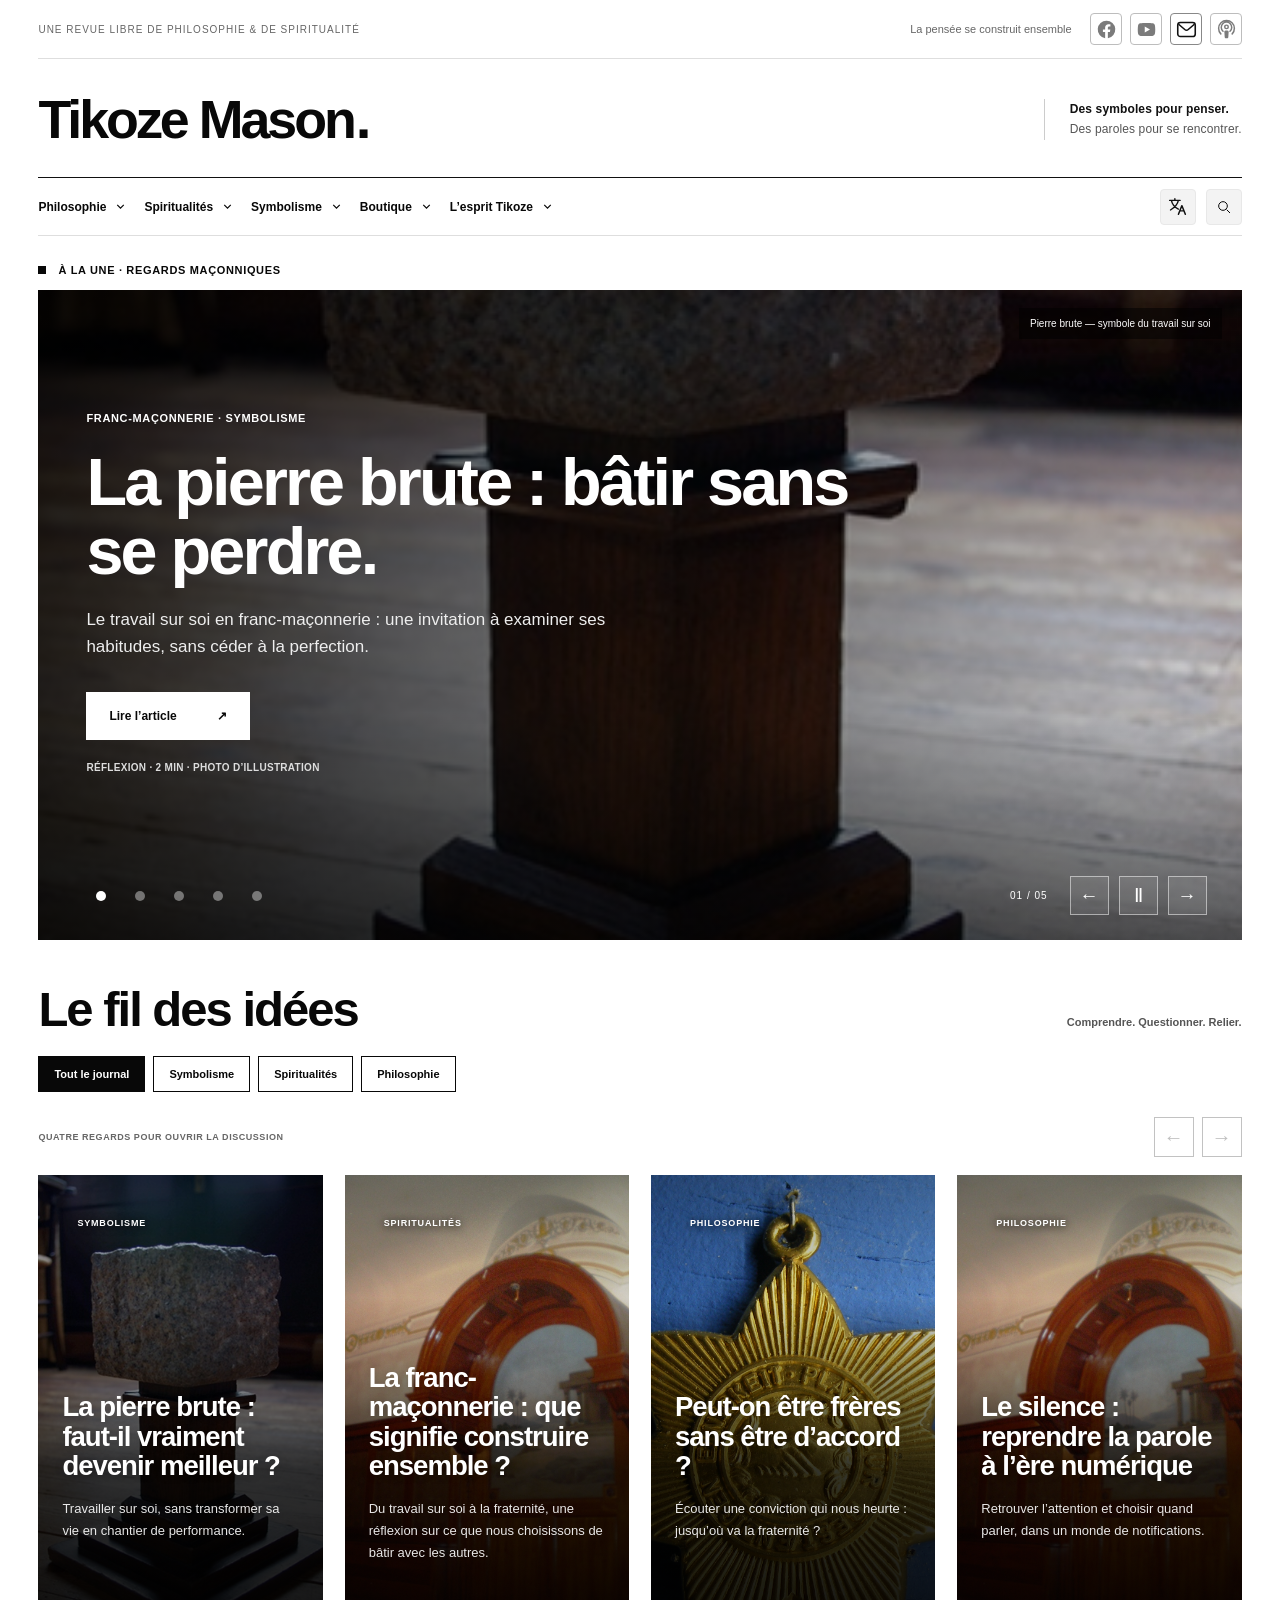
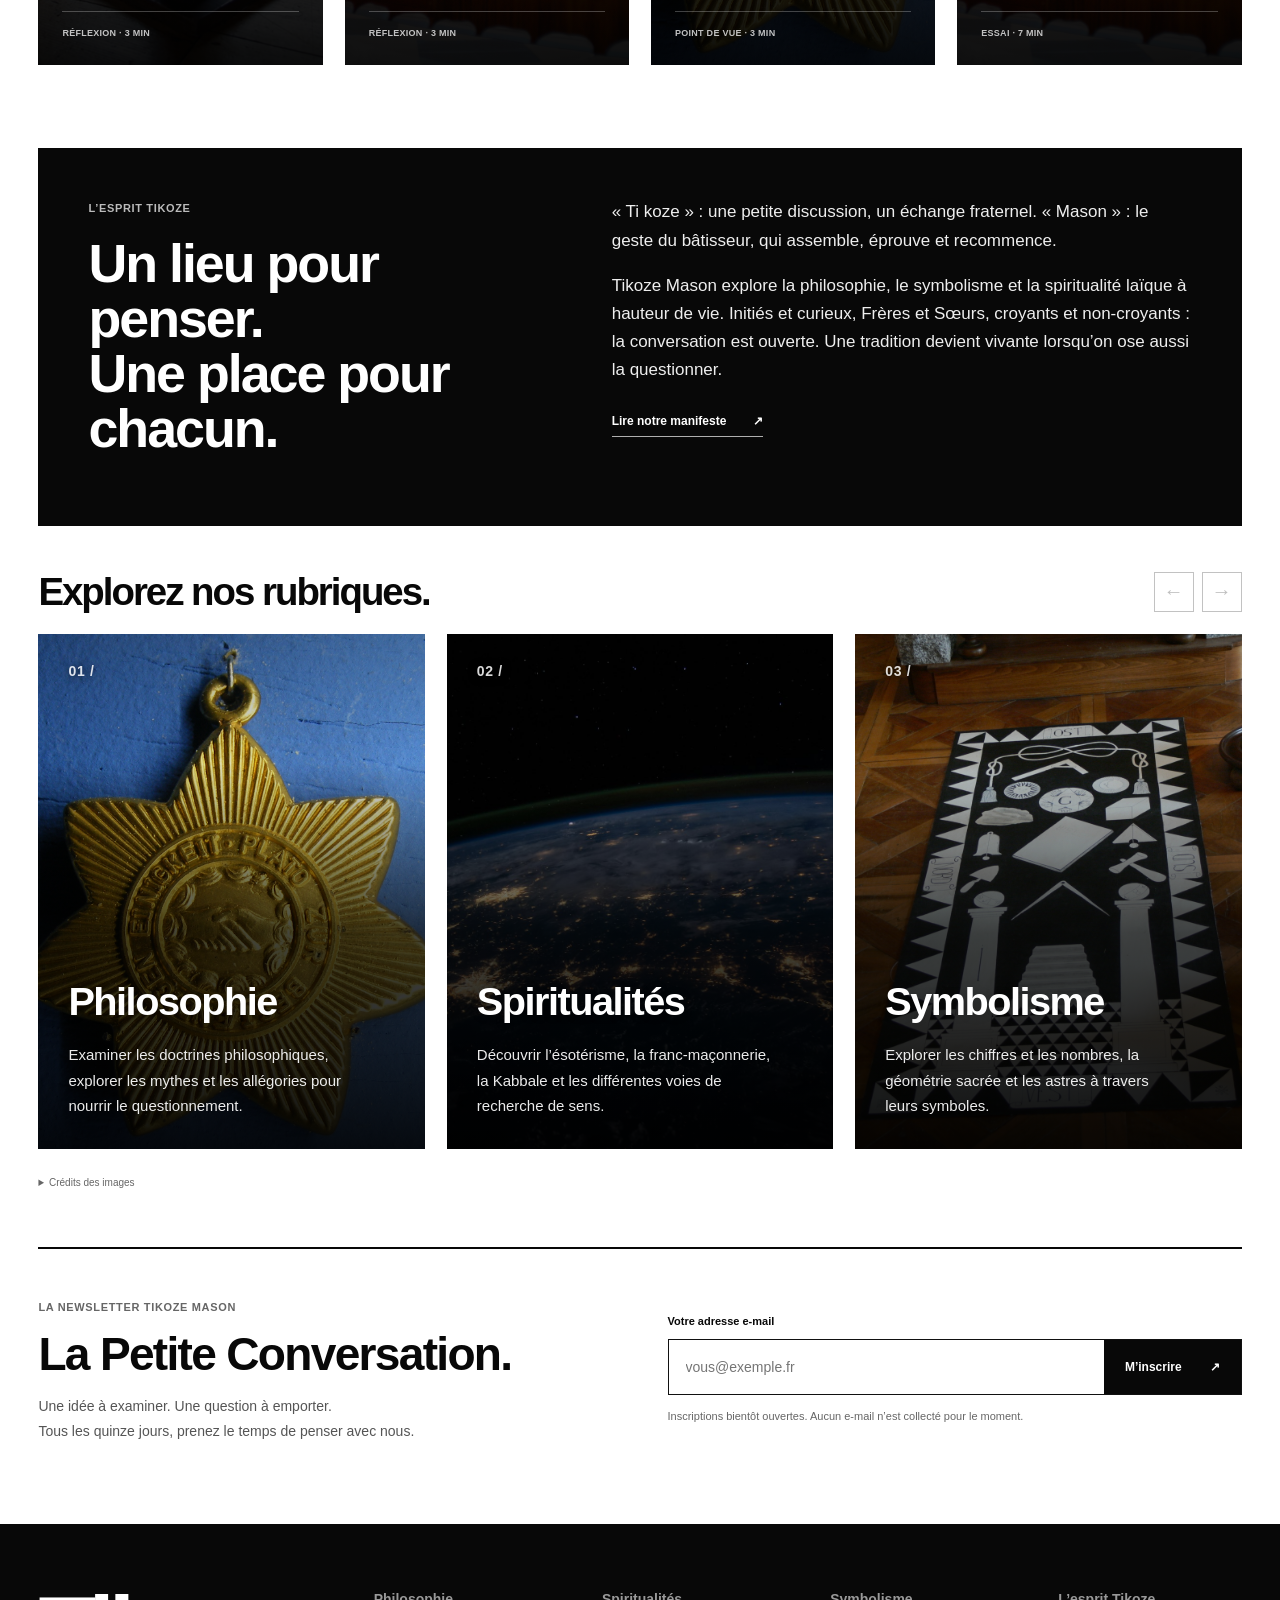
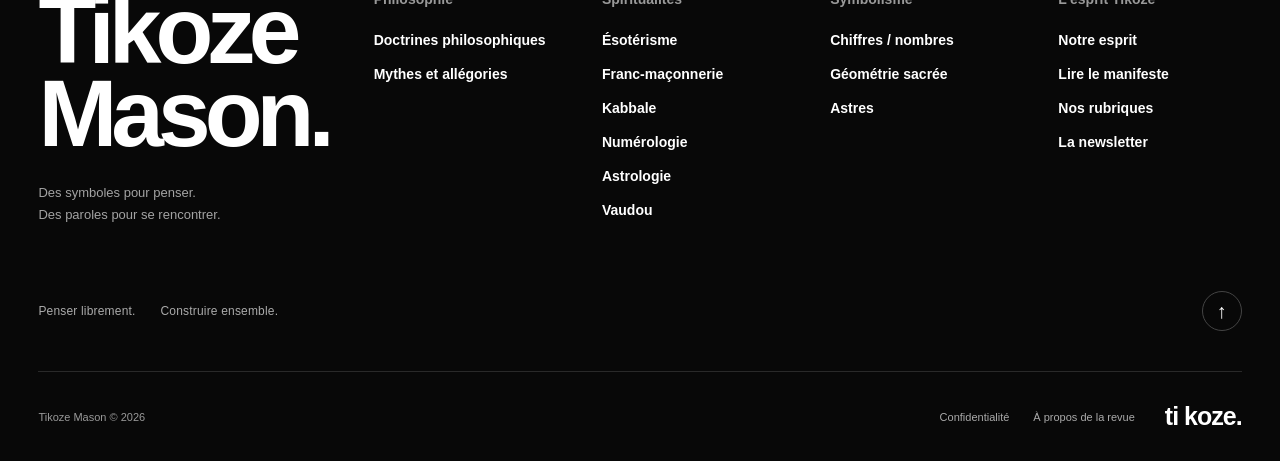
==== commit 9e258c7a: "Align rubric carousel and footer with navigation and add Boutique menu" ====
--- a/index.html
+++ b/index.html
@@ -22,7 +22,7 @@
 header .topline{background:transparent;color:#666;border-bottom:1px solid #dedede;padding:13px 0;font-size:10px;font-weight:500;letter-spacing:.1em;gap:20px;line-height:1.5}
 header .topline span:last-child{letter-spacing:0;text-transform:none;font-size:11px}
 header .brand-row{padding:32px 0 30px;gap:40px;align-items:center}
-header .brand{display:inline-flex;align-items:baseline;flex-shrink:0;font-family:Arial,Helvetica,sans-serif;font-weight:900;font-size:clamp(36px,4.2vw,58px);line-height:1;letter-spacing:-3px;color:#080808}
+header .brand{text-transform:none;display:inline-flex;align-items:baseline;flex-shrink:0;font-family:Arial,Helvetica,sans-serif;font-weight:900;font-size:clamp(36px,4.2vw,58px);line-height:1;letter-spacing:-3px;color:#080808}
 header .brand i{display:inline-block;font-size:1.05em;margin-left:2px}
 header .brand-note{display:block;font-family:Arial,Helvetica,sans-serif;font-size:12px;font-weight:400;line-height:1.7;letter-spacing:.01em;text-align:left;max-width:290px;padding-left:25px;border-left:1px solid #ccc;color:#555;font-style:normal}
 header .brand-note strong{display:block;color:#111;font-weight:700}
@@ -59,7 +59,7 @@
 /* Pied de page pleine largeur, noir et blanc. */
 footer.site-footer{display:block;width:100%;margin:25px 0 0;padding:0;border:0;background:#080808;color:#fff}
 .footer-inner{width:min(1400px,94%);margin:auto;padding:65px 0 25px}
-.footer-main{display:grid;grid-template-columns:2.1fr .9fr 1.25fr 1.15fr;gap:45px;align-items:start}
+.footer-main{display:grid;grid-template-columns:1.5fr repeat(4,1fr);gap:45px;align-items:start}
 .footer-logo{display:inline-block;font:900 clamp(60px,7.4vw,108px)/.87 Arial,Helvetica,sans-serif;letter-spacing:-6px;color:#fff}
 .footer-identity p{font-size:13px;line-height:1.7;color:#a3a3a3;margin:28px 0 0}
 footer .footer-column{display:flex;flex-direction:column;align-items:flex-start;gap:13px;font-size:14px;font-weight:600;line-height:1.5}
@@ -316,6 +316,9 @@
 .mobile-translation{display:none}
 @media(max-width:850px){.header-tools{display:none}.mobile-translation{display:block;position:absolute;right:calc(5% + 90px);top:26px}.mobile-translation summary{width:32px;height:34px;border:0;background:transparent}.mobile-translation .translation-options{right:-45px}header .brand-row{padding-right:155px}header .brand{font-size:clamp(20px,4vw,32px)}}
 @media(max-width:360px){.mobile-translation{right:calc(3% + 81px)}header .brand{font-size:20px;letter-spacing:-1.5px}header .brand-row{padding-right:137px}}
+
+header .dropdown-navigation .navlinks button:disabled{cursor:default;color:#666}
+header .dropdown-navigation .navlinks button:disabled:hover{background:transparent;color:#666}
 </style>
 </head>
 <body>
@@ -328,31 +331,32 @@
 <button class="social-link" type="button" disabled aria-label="Podcast — lien à venir" title="Podcast — lien à venir"><svg viewBox="0 0 24 24" fill="none" stroke="currentColor" stroke-width="1.7" stroke-linecap="round" aria-hidden="true"><circle cx="12" cy="9" r="2"/><path d="M8 14a6 6 0 1 1 8 0M5.5 17a9 9 0 1 1 13 0"/><path fill="currentColor" stroke="none" d="M9.5 14.5c0-2 5-2 5 0L14 21c-.2 1.3-3.8 1.3-4 0z"/></svg></button>
 </div></div></div>
 <div class="brand-row"><time class="mobile-date" id="mobile-date"></time><button type="button" class="mobile-header-search" id="mobile-header-search" aria-label="Rechercher dans le journal" aria-expanded="false" aria-controls="search-area"><svg viewBox="0 0 24 24" fill="none" stroke="currentColor" stroke-width="1.7" aria-hidden="true"><circle cx="10.5" cy="10.5" r="7"/><path d="m16 16 5 5"/></svg></button><details class="translation-selector mobile-translation"><summary aria-label="Traduire le site" title="Traduire le site"><svg viewBox="0 0 24 24" fill="none" stroke="currentColor" stroke-width="1.6" stroke-linecap="round" stroke-linejoin="round" aria-hidden="true"><path d="M3 5h12M9 3v2M5 5c1 5 4 8 8 10M13 5c-1 5-4 8-9 11M13 21l4-10 4 10M15 17h4"/></svg></summary><div class="translation-options"><span>Traduire avec Google</span><a href="https://translate.google.com/" data-translate="en" lang="en" target="_blank" rel="noopener noreferrer">English <small>Anglais</small></a><a href="https://translate.google.com/" data-translate="ht" lang="ht" target="_blank" rel="noopener noreferrer">Kreyòl <small>Créole haïtien</small></a><p class="translation-status" role="status" hidden></p></div></details><button type="button" class="mobile-menu-toggle" id="mobile-menu-toggle" aria-expanded="false" aria-controls="main-menu" aria-label="Ouvrir le menu"><span></span><span></span><span></span></button><a class="brand" href="#" aria-label="Tikoze Mason, accueil">Tikoze Mason<i>.</i></a><span class="brand-note"><strong>Des symboles pour penser.</strong> Des paroles pour se rencontrer.</span></div>
-<div class="menu" id="main-menu"><nav class="dropdown-navigation" aria-label="Navigation principale"><details class="menu-dropdown"><summary>Philosophie<svg class="menu-chevron" viewBox="0 0 16 16" fill="none" aria-hidden="true"><path d="m4 6 4 4 4-4" stroke="currentColor" stroke-width="1.5"/></svg></summary><div class="navlinks"><a href="#articles" data-topic="Doctrines philosophiques">Doctrines philosophiques</a><a href="#articles" data-topic="Mythes et allégories">Mythes et allégories</a></div></details><details class="menu-dropdown"><summary>Spiritualités<svg class="menu-chevron" viewBox="0 0 16 16" fill="none" aria-hidden="true"><path d="m4 6 4 4 4-4" stroke="currentColor" stroke-width="1.5"/></svg></summary><div class="navlinks"><a href="#articles" data-topic="Ésotérisme">Ésotérisme</a><a href="#articles" data-topic="Franc-maçonnerie">Franc-maçonnerie</a><a href="#articles" data-topic="Kabbale">Kabbale</a><a href="#articles" data-topic="Numérologie">Numérologie</a><a href="#articles" data-topic="Astrologie">Astrologie</a><a href="#articles" data-topic="Vaudou">Vaudou</a></div></details><details class="menu-dropdown"><summary>Symbolisme<svg class="menu-chevron" viewBox="0 0 16 16" fill="none" aria-hidden="true"><path d="m4 6 4 4 4-4" stroke="currentColor" stroke-width="1.5"/></svg></summary><div class="navlinks"><a href="#articles" data-topic="Chiffres / nombres">Chiffres / nombres</a><a href="#articles" data-topic="Géométrie sacrée">Géométrie sacrée</a><a href="#articles" data-topic="Astres">Astres</a></div></details><details class="menu-dropdown"><summary>L’esprit Tikoze<svg class="menu-chevron" viewBox="0 0 16 16" fill="none" aria-hidden="true"><path d="m4 6 4 4 4-4" stroke="currentColor" stroke-width="1.5"/></svg></summary><div class="navlinks"><a href="#manifeste">Notre esprit</a><a href="articles/about.html" data-article="about">Lire le manifeste</a><a href="#pillars-title">Nos rubriques</a><a href="#newsletter-title">La newsletter</a></div></details></nav><a class="mobile-newsletter-cta" href="#newsletter-title">La Petite Conversation <span aria-hidden="true">↗</span></a><div class="header-tools"><details class="translation-selector"><summary aria-label="Traduire le site" title="Traduire le site"><svg viewBox="0 0 24 24" fill="none" stroke="currentColor" stroke-width="1.6" stroke-linecap="round" stroke-linejoin="round" aria-hidden="true"><path d="M3 5h12M9 3v2M5 5c1 5 4 8 8 10M13 5c-1 5-4 8-9 11M13 21l4-10 4 10M15 17h4"/></svg></summary><div class="translation-options"><span>Traduire avec Google</span><a href="https://translate.google.com/" data-translate="en" lang="en" target="_blank" rel="noopener noreferrer">English <small>Anglais</small></a><a href="https://translate.google.com/" data-translate="ht" lang="ht" target="_blank" rel="noopener noreferrer">Kreyòl <small>Créole haïtien</small></a><p class="translation-status" role="status" hidden></p></div></details><button class="search-toggle" aria-expanded="false" aria-controls="search-area" aria-label="Rechercher dans le journal"><svg fill="none" viewBox="0 0 24 24" stroke="currentColor" stroke-width="1.5"><circle cx="10.5" cy="10.5" r="6.5"/><path d="m16 16 5 5"/></svg><span>Rechercher</span></button></div></div>
+<div class="menu" id="main-menu"><nav class="dropdown-navigation" aria-label="Navigation principale"><details class="menu-dropdown"><summary>Philosophie<svg class="menu-chevron" viewBox="0 0 16 16" fill="none" aria-hidden="true"><path d="m4 6 4 4 4-4" stroke="currentColor" stroke-width="1.5"/></svg></summary><div class="navlinks"><a href="#articles" data-topic="Doctrines philosophiques">Doctrines philosophiques</a><a href="#articles" data-topic="Mythes et allégories">Mythes et allégories</a></div></details><details class="menu-dropdown"><summary>Spiritualités<svg class="menu-chevron" viewBox="0 0 16 16" fill="none" aria-hidden="true"><path d="m4 6 4 4 4-4" stroke="currentColor" stroke-width="1.5"/></svg></summary><div class="navlinks"><a href="#articles" data-topic="Ésotérisme">Ésotérisme</a><a href="#articles" data-topic="Franc-maçonnerie">Franc-maçonnerie</a><a href="#articles" data-topic="Kabbale">Kabbale</a><a href="#articles" data-topic="Numérologie">Numérologie</a><a href="#articles" data-topic="Astrologie">Astrologie</a><a href="#articles" data-topic="Vaudou">Vaudou</a></div></details><details class="menu-dropdown"><summary>Symbolisme<svg class="menu-chevron" viewBox="0 0 16 16" fill="none" aria-hidden="true"><path d="m4 6 4 4 4-4" stroke="currentColor" stroke-width="1.5"/></svg></summary><div class="navlinks"><a href="#articles" data-topic="Chiffres / nombres">Chiffres / nombres</a><a href="#articles" data-topic="Géométrie sacrée">Géométrie sacrée</a><a href="#articles" data-topic="Astres">Astres</a></div></details><details class="menu-dropdown"><summary>Boutique<svg class="menu-chevron" viewBox="0 0 16 16" fill="none" aria-hidden="true"><path d="m4 6 4 4 4-4" stroke="currentColor" stroke-width="1.5"/></svg></summary><div class="navlinks"><button type="button" disabled title="Bientôt disponible">Ebooks spiritualité</button><button type="button" disabled title="Bientôt disponible">Rituels</button><button type="button" disabled title="Bientôt disponible">Formations</button></div></details><details class="menu-dropdown"><summary>L’esprit Tikoze<svg class="menu-chevron" viewBox="0 0 16 16" fill="none" aria-hidden="true"><path d="m4 6 4 4 4-4" stroke="currentColor" stroke-width="1.5"/></svg></summary><div class="navlinks"><a href="#manifeste">Notre esprit</a><a href="articles/about.html" data-article="about">Lire le manifeste</a><a href="#pillars-title">Nos rubriques</a><a href="#newsletter-title">La newsletter</a></div></details></nav><a class="mobile-newsletter-cta" href="#newsletter-title">La Petite Conversation <span aria-hidden="true">↗</span></a><div class="header-tools"><details class="translation-selector"><summary aria-label="Traduire le site" title="Traduire le site"><svg viewBox="0 0 24 24" fill="none" stroke="currentColor" stroke-width="1.6" stroke-linecap="round" stroke-linejoin="round" aria-hidden="true"><path d="M3 5h12M9 3v2M5 5c1 5 4 8 8 10M13 5c-1 5-4 8-9 11M13 21l4-10 4 10M15 17h4"/></svg></summary><div class="translation-options"><span>Traduire avec Google</span><a href="https://translate.google.com/" data-translate="en" lang="en" target="_blank" rel="noopener noreferrer">English <small>Anglais</small></a><a href="https://translate.google.com/" data-translate="ht" lang="ht" target="_blank" rel="noopener noreferrer">Kreyòl <small>Créole haïtien</small></a><p class="translation-status" role="status" hidden></p></div></details><button class="search-toggle" aria-expanded="false" aria-controls="search-area" aria-label="Rechercher dans le journal"><svg fill="none" viewBox="0 0 24 24" stroke="currentColor" stroke-width="1.5"><circle cx="10.5" cy="10.5" r="6.5"/><path d="m16 16 5 5"/></svg><span>Rechercher</span></button></div></div>
 <div class="search-area" id="search-area" hidden><label for="search" class="eyebrow">Quel sujet vous interroge ?</label><input id="search" type="search" placeholder="Silence, fraternité, philosophie…" autocomplete="off"></div>
 </header>
 <main id="contenu" class="wrap">
 <div class="intro eyebrow"><span class="dot"></span>À la une · Regards maçonniques</div>
 <section class="hero news-hero" aria-label="À la une : cinq regards sur la franc-maçonnerie" aria-roledescription="carrousel"><div class="hero-slide" data-slide="0" role="group" aria-roledescription="diapositive" aria-label="1 sur 5"><img class="hero-photo" src="assets/topic-1.jpg" alt="Pierre brute — symbole du travail sur soi" fetchpriority="high"><span class="hero-image-caption">Pierre brute — symbole du travail sur soi</span><div class="hero-copy"><span class="eyebrow">Franc-maçonnerie · Symbolisme</span><h1 id="hero-title">La pierre brute : bâtir sans se perdre.</h1><p class="hero-desc">Le travail sur soi en franc-maçonnerie : une invitation à examiner ses habitudes, sans céder à la perfection.</p><a href="articles/news-1.html" class="read-link" data-article="news-1">Lire l’article <span aria-hidden="true">↗</span></a><div class="meta">RÉFLEXION · 2 MIN · PHOTO D’ILLUSTRATION</div></div></div><div class="hero-slide" data-slide="1" hidden role="group" aria-roledescription="diapositive" aria-label="2 sur 5"><img class="hero-photo" src="assets/masonic-2.jpg" alt="Salle de loge — un cadre pour écouter" loading="lazy"><span class="hero-image-caption">Salle de loge — un cadre pour écouter</span><div class="hero-copy"><span class="eyebrow">Franc-maçonnerie · Pratiques maçonniques</span><h1>Le silence : apprendre à vraiment écouter.</h1><p class="hero-desc">Pourquoi le silence de l’apprenti invite à repenser notre rapport à la parole et à l’attention.</p><a href="articles/news-2.html" class="read-link" data-article="news-2">Lire l’article <span aria-hidden="true">↗</span></a><div class="meta">RÉFLEXION · 2 MIN · PHOTO D’ILLUSTRATION</div></div></div><div class="hero-slide" data-slide="2" hidden role="group" aria-roledescription="diapositive" aria-label="3 sur 5"><img class="hero-photo" src="assets/topic-3.jpg" alt="Poignée de main — bijou maçonnique de fraternité" loading="lazy"><span class="hero-image-caption">Poignée de main — bijou maçonnique de fraternité</span><div class="hero-copy"><span class="eyebrow">Franc-maçonnerie · Fraternité</span><h1>Être frères et sœurs, jusque dans le désaccord.</h1><p class="hero-desc">La fraternité maçonnique se travaille lorsque nos convictions cessent de se ressembler.</p><a href="articles/news-3.html" class="read-link" data-article="news-3">Lire l’article <span aria-hidden="true">↗</span></a><div class="meta">RÉFLEXION · 2 MIN · PHOTO D’ILLUSTRATION</div></div></div><div class="hero-slide" data-slide="3" hidden role="group" aria-roledescription="diapositive" aria-label="4 sur 5"><img class="hero-photo" src="assets/topic-4.jpg" alt="Déclaration de 1789 — liberté des opinions et des convictions" loading="lazy"><span class="hero-image-caption">Déclaration de 1789 — liberté des opinions et des convictions</span><div class="hero-copy"><span class="eyebrow">Franc-maçonnerie · Liberté de conscience</span><h1>La liberté de conscience se construit aussi en loge.</h1><p class="hero-desc">Interroger ses certitudes, accueillir la pluralité et garder la liberté de chercher son propre chemin.</p><a href="articles/news-4.html" class="read-link" data-article="news-4">Lire l’article <span aria-hidden="true">↗</span></a><div class="meta">RÉFLEXION · 2 MIN · PHOTO D’ILLUSTRATION</div></div></div><div class="hero-slide" data-slide="4" hidden role="group" aria-roledescription="diapositive" aria-label="5 sur 5"><img class="hero-photo" src="assets/topic-5.jpg" alt="Tableau de loge — symboles du parcours initiatique" loading="lazy"><span class="hero-image-caption">Tableau de loge — symboles du parcours initiatique</span><div class="hero-copy"><span class="eyebrow">Franc-maçonnerie · Initiation &amp; philosophie</span><h1>L’initiation : un commencement, pas une arrivée.</h1><p class="hero-desc">Que peut signifier une démarche initiatique dans une vie déjà pleine de réponses et d’habitudes ?</p><a href="articles/news-5.html" class="read-link" data-article="news-5">Lire l’article <span aria-hidden="true">↗</span></a><div class="meta">RÉFLEXION · 2 MIN · PHOTO D’ILLUSTRATION</div></div></div><div class="hero-navigation"><div class="hero-dots" role="group" aria-label="Choisir un article"><button type="button" data-hero-dot="0" aria-label="Afficher l’article 1" aria-pressed="true"></button><button type="button" data-hero-dot="1" aria-label="Afficher l’article 2" aria-pressed="false"></button><button type="button" data-hero-dot="2" aria-label="Afficher l’article 3" aria-pressed="false"></button><button type="button" data-hero-dot="3" aria-label="Afficher l’article 4" aria-pressed="false"></button><button type="button" data-hero-dot="4" aria-label="Afficher l’article 5" aria-pressed="false"></button></div><span id="hero-counter">01 / 05</span><button id="hero-prev" aria-label="Article précédent">←</button><button id="hero-pause" aria-label="Mettre le défilement en pause">Ⅱ</button><button id="hero-next" aria-label="Article suivant">→</button></div><p class="hero-announcement" id="hero-announcement" aria-live="polite"></p></section>
-<section id="articles" aria-labelledby="journal-title"><div class="section-head"><h2 id="journal-title">Le fil des idées</h2><span>Comprendre. Questionner. Relier.</span></div><div class="filters" aria-label="Filtrer les articles"><button class="filter active" data-filter="Tous" aria-pressed="true">Tout le journal</button><button class="filter" data-filter="Symboles & philosophie" aria-pressed="false">Symboles & philosophie</button><button class="filter" data-filter="Société & humanisme" aria-pressed="false">Société & humanisme</button><button class="filter" data-filter="Pratiques & fraternité" aria-pressed="false">Pratiques & fraternité</button></div>
+<section id="articles" aria-labelledby="journal-title"><div class="section-head"><h2 id="journal-title">Le fil des idées</h2><span>Comprendre. Questionner. Relier.</span></div><div class="filters" aria-label="Filtrer les articles"><button class="filter active" data-filter="Tous" aria-pressed="true">Tout le journal</button><button class="filter" data-filter="Symbolisme" aria-pressed="false">Symbolisme</button><button class="filter" data-filter="Spiritualités" aria-pressed="false">Spiritualités</button><button class="filter" data-filter="Philosophie" aria-pressed="false">Philosophie</button></div>
 <div class="carousel-toolbar"><span class="eyebrow">Quatre regards pour ouvrir la discussion</span><div class="carousel-controls"><button type="button" id="carousel-prev" aria-label="Article précédent" aria-controls="article-carousel">←</button><button type="button" id="carousel-next" aria-label="Article suivant" aria-controls="article-carousel">→</button></div></div>
 <div class="articles" id="article-carousel" role="region" aria-label="Carrousel des articles" tabindex="0">
-<article class="article-card" data-category="Symboles & philosophie"><a href="articles/pierre.html" class="card-button" data-article="pierre"><div class="thumb"><img src="assets/topic-1.jpg" alt="Pierre brute, symbole du travail sur soi en franc-maçonnerie" loading="lazy" width="600" height="420"></div><span class="card-category">Symboles & philosophie</span><h3>La pierre brute : faut-il vraiment devenir meilleur ?</h3></a><p>Travailler sur soi, sans transformer sa vie en chantier de performance.</p><div class="meta">RÉFLEXION · 3 MIN</div></article>
-<article class="article-card" data-category="Société & humanisme"><a href="articles/construire-ensemble.html" class="card-button" data-article="construire-ensemble"><div class="thumb"><img src="assets/masonic-2.jpg" alt="Salle de loge maçonnique : un espace de rencontre et de réflexion" loading="lazy" width="600" height="420"></div><span class="card-category">Société & humanisme</span><h3>La franc-maçonnerie : que signifie construire ensemble ?</h3></a><p>Du travail sur soi à la fraternité, une réflexion sur ce que nous choisissons de bâtir avec les autres.</p><div class="meta">RÉFLEXION · 3 MIN</div></article>
-<article class="article-card" data-category="Pratiques & fraternité"><a href="articles/fraternite.html" class="card-button" data-article="fraternite"><div class="thumb"><img src="assets/topic-3.jpg" alt="Poignée de main sur un bijou maçonnique, symbole de fraternité" loading="lazy" width="600" height="420"></div><span class="card-category">Pratiques & fraternité</span><h3>Peut-on être frères sans être d’accord ?</h3></a><p>Écouter une conviction qui nous heurte : jusqu’où va la fraternité ?</p><div class="meta">POINT DE VUE · 3 MIN</div></article>
-<article class="article-card" data-category="Pratiques & fraternité"><a href="articles/silence.html" class="card-button" data-article="silence"><div class="thumb"><img src="assets/masonic-2.jpg" alt="Salle de loge du temple maçonnique de Highland Park" loading="lazy" width="600" height="420"></div><span class="card-category">Pratiques & fraternité</span><h3>Le silence : reprendre la parole à l’ère numérique</h3></a><p>Retrouver l’attention et choisir quand parler, dans un monde de notifications.</p><div class="meta">ESSAI · 7 MIN</div></article>
+<article class="article-card" data-category="Symbolisme"><a href="articles/pierre.html" class="card-button" data-article="pierre"><div class="thumb"><img src="assets/topic-1.jpg" alt="Pierre brute, symbole du travail sur soi en franc-maçonnerie" loading="lazy" width="600" height="420"></div><span class="card-category">Symbolisme</span><h3>La pierre brute : faut-il vraiment devenir meilleur ?</h3></a><p>Travailler sur soi, sans transformer sa vie en chantier de performance.</p><div class="meta">RÉFLEXION · 3 MIN</div></article>
+<article class="article-card" data-category="Spiritualités"><a href="articles/construire-ensemble.html" class="card-button" data-article="construire-ensemble"><div class="thumb"><img src="assets/masonic-2.jpg" alt="Salle de loge maçonnique : un espace de rencontre et de réflexion" loading="lazy" width="600" height="420"></div><span class="card-category">Spiritualités</span><h3>La franc-maçonnerie : que signifie construire ensemble ?</h3></a><p>Du travail sur soi à la fraternité, une réflexion sur ce que nous choisissons de bâtir avec les autres.</p><div class="meta">RÉFLEXION · 3 MIN</div></article>
+<article class="article-card" data-category="Philosophie"><a href="articles/fraternite.html" class="card-button" data-article="fraternite"><div class="thumb"><img src="assets/topic-3.jpg" alt="Poignée de main sur un bijou maçonnique, symbole de fraternité" loading="lazy" width="600" height="420"></div><span class="card-category">Philosophie</span><h3>Peut-on être frères sans être d’accord ?</h3></a><p>Écouter une conviction qui nous heurte : jusqu’où va la fraternité ?</p><div class="meta">POINT DE VUE · 3 MIN</div></article>
+<article class="article-card" data-category="Philosophie"><a href="articles/silence.html" class="card-button" data-article="silence"><div class="thumb"><img src="assets/masonic-2.jpg" alt="Salle de loge du temple maçonnique de Highland Park" loading="lazy" width="600" height="420"></div><span class="card-category">Philosophie</span><h3>Le silence : reprendre la parole à l’ère numérique</h3></a><p>Retrouver l’attention et choisir quand parler, dans un monde de notifications.</p><div class="meta">ESSAI · 7 MIN</div></article>
 </div><p class="empty" id="empty" role="status" hidden>Aucun article pour cette recherche. Essayez un autre mot.</p><p id="result-count" class="meta" aria-live="polite"></p></section>
 <section class="manifesto" id="manifeste"><div><span class="eyebrow">L’esprit Tikoze</span><h2>Un lieu pour penser.<br>Une place pour chacun.</h2></div><div><p>« Ti koze » : une petite discussion, un échange fraternel. « Mason » : le geste du bâtisseur, qui assemble, éprouve et recommence.</p><p>Tikoze Mason explore la philosophie, le symbolisme et la spiritualité laïque à hauteur de vie. Initiés et curieux, Frères et Sœurs, croyants et non-croyants : la conversation est ouverte. Une tradition devient vivante lorsqu’on ose aussi la questionner.</p><a href="articles/about.html" class="read-link" style="color:var(--paper);border-color:#aeaeae;margin-top:0" id="about-button">Lire notre manifeste <span aria-hidden="true">↗</span></a></div></section>
-<section class="pillars-section" aria-labelledby="pillars-title"><div class="section-head"><h2 id="pillars-title">Explorez nos rubriques.</h2><div class="carousel-controls"><button type="button" id="pillars-prev" aria-label="Rubrique précédente" aria-controls="pillars-carousel">←</button><button type="button" id="pillars-next" aria-label="Rubrique suivante" aria-controls="pillars-carousel">→</button></div></div><div class="pillars" id="pillars-carousel" role="region" aria-label="Les trois rubriques de Tikoze Mason" tabindex="0"><section class="pillar"><img class="pillar-photo" src="assets/topic-5.jpg" alt="Tableau de loge maçonnique : explorer les symboles" loading="lazy" width="600" height="800"><b>01 /</b><h3><a href="#articles" data-nav-filter="Symboles &amp; philosophie">Symboles &amp; philosophie</a></h3><p>Déplier les images, croiser les interprétations et laisser une idée éclairer le quotidien.</p></section><section class="pillar"><img class="pillar-photo" src="assets/hero-4.jpg" alt="La Terre vue de l’espace : habiter notre époque" loading="lazy" width="600" height="800"><b>02 /</b><h3><a href="#articles" data-nav-filter="Société &amp; humanisme">Société &amp; humanisme</a></h3><p>Mettre la liberté, l’humanisme et nos convictions à l’épreuve du monde contemporain.</p></section><section class="pillar"><img class="pillar-photo" src="assets/topic-3.jpg" alt="Poignée de main sur un bijou maçonnique : faire vivre la fraternité" loading="lazy" width="600" height="800"><b>03 /</b><h3><a href="#articles" data-nav-filter="Pratiques &amp; fraternité">Pratiques &amp; fraternité</a></h3><p>Écouter, transmettre, agir. Donner aux principes une réalité dans nos relations.</p></section></div><details class="pillar-credits"><summary>Crédits des images</summary><p><a href="https://commons.wikimedia.org/wiki/File:Schloss_Rosenau_(Waldviertel)_-_Loge_-_Tempel_5_Teppich_mit_Symbolen.jpg" target="_blank" rel="noopener noreferrer">Schloss Rosenau (Waldviertel) - Loge - Tempel 5 Teppich mit Symbolen.jpg</a> — Wolfgang Sauber · <a href="https://creativecommons.org/licenses/by-sa/3.0" target="_blank" rel="noopener noreferrer">CC BY-SA 3.0</a><br>Vue de la Terre : <a href="https://unsplash.com/photos/Q1p7bh3SHj8" target="_blank" rel="noopener noreferrer">NASA / Unsplash</a><br><a href="https://commons.wikimedia.org/wiki/File:Deutsches_Freimaurermuseum_Bayreuth_-_inventory_(402).jpg" target="_blank" rel="noopener noreferrer">Deutsches Freimaurermuseum Bayreuth - inventory (402).jpg</a> — User:Mattes · Public domain</p></details></section>
+<section class="pillars-section" aria-labelledby="pillars-title"><div class="section-head"><h2 id="pillars-title">Explorez nos rubriques.</h2><div class="carousel-controls"><button type="button" id="pillars-prev" aria-label="Rubrique précédente" aria-controls="pillars-carousel">←</button><button type="button" id="pillars-next" aria-label="Rubrique suivante" aria-controls="pillars-carousel">→</button></div></div><div class="pillars" id="pillars-carousel" role="region" aria-label="Les trois rubriques de Tikoze Mason" tabindex="0"><section class="pillar"><img class="pillar-photo" src="assets/topic-3.jpg" alt="Poignée de main sur un bijou maçonnique : faire vivre la fraternité" loading="lazy" width="600" height="800"><b>01 /</b><h3><a href="#articles" data-nav-filter="Philosophie">Philosophie</a></h3><p>Examiner les doctrines philosophiques, explorer les mythes et les allégories pour nourrir le questionnement.</p></section><section class="pillar"><img class="pillar-photo" src="assets/hero-4.jpg" alt="La Terre vue de l’espace : habiter notre époque" loading="lazy" width="600" height="800"><b>02 /</b><h3><a href="#articles" data-nav-filter="Spiritualités">Spiritualités</a></h3><p>Découvrir l’ésotérisme, la franc-maçonnerie, la Kabbale et les différentes voies de recherche de sens.</p></section><section class="pillar"><img class="pillar-photo" src="assets/topic-5.jpg" alt="Tableau de loge maçonnique : explorer les symboles" loading="lazy" width="600" height="800"><b>03 /</b><h3><a href="#articles" data-nav-filter="Symbolisme">Symbolisme</a></h3><p>Explorer les chiffres et les nombres, la géométrie sacrée et les astres à travers leurs symboles.</p></section></div><details class="pillar-credits"><summary>Crédits des images</summary><p><a href="https://commons.wikimedia.org/wiki/File:Schloss_Rosenau_(Waldviertel)_-_Loge_-_Tempel_5_Teppich_mit_Symbolen.jpg" target="_blank" rel="noopener noreferrer">Schloss Rosenau (Waldviertel) - Loge - Tempel 5 Teppich mit Symbolen.jpg</a> — Wolfgang Sauber · <a href="https://creativecommons.org/licenses/by-sa/3.0" target="_blank" rel="noopener noreferrer">CC BY-SA 3.0</a><br>Vue de la Terre : <a href="https://unsplash.com/photos/Q1p7bh3SHj8" target="_blank" rel="noopener noreferrer">NASA / Unsplash</a><br><a href="https://commons.wikimedia.org/wiki/File:Deutsches_Freimaurermuseum_Bayreuth_-_inventory_(402).jpg" target="_blank" rel="noopener noreferrer">Deutsches Freimaurermuseum Bayreuth - inventory (402).jpg</a> — User:Mattes · Public domain</p></details></section>
 <section class="closing newsletter" aria-labelledby="newsletter-title"><div class="newsletter-copy"><span class="eyebrow">La newsletter Tikoze Mason</span><h2 id="newsletter-title">La Petite Conversation.</h2><p>Une idée à examiner. Une question à emporter.<br>Tous les quinze jours, prenez le temps de penser avec nous.</p></div><form id="newsletter-form" class="newsletter-form"><label for="newsletter-email">Votre adresse e-mail</label><div class="newsletter-fields"><input id="newsletter-email" name="email" type="email" autocomplete="email" placeholder="vous@exemple.fr" required aria-describedby="newsletter-notice newsletter-status"><button type="submit">M’inscrire <span aria-hidden="true">↗</span></button></div><p class="newsletter-notice" id="newsletter-notice">Inscriptions bientôt ouvertes. Aucun e-mail n’est collecté pour le moment.</p><p id="newsletter-status" class="newsletter-status" role="status" hidden></p></form></section>
 </main>
 <footer class="site-footer">
 <div class="footer-inner">
 <div class="footer-main">
 <div class="footer-identity"><a class="footer-logo" href="#" aria-label="Tikoze Mason, retour en haut">Tikoze<br>Mason.</a><p>Des symboles pour penser.<br>Des paroles pour se rencontrer.</p></div>
-<nav class="footer-column" aria-label="Explorer la revue"><h2>La revue</h2><a href="#articles" data-nav-filter="Tous">Le journal</a><a href="#manifeste">Notre esprit</a><a href="articles/about.html" data-footer-article="about">Le manifeste</a><a href="#contenu">À la une ↑</a></nav>
-<nav class="footer-column" aria-label="Catégories du journal"><h2>Catégories</h2><a href="#articles" data-nav-filter="Symboles & philosophie">Symboles & philosophie</a><a href="#articles" data-nav-filter="Société & humanisme">Société & humanisme</a><a href="#articles" data-nav-filter="Pratiques & fraternité">Pratiques & fraternité</a></nav>
-<nav class="footer-column" aria-label="Lectures à découvrir"><h2>À découvrir</h2><a href="articles/silence.html" data-footer-article="silence">Le silence numérique ↗</a><a href="articles/pierre.html" data-footer-article="pierre">La pierre brute ↗</a><a href="articles/construire-ensemble.html" data-footer-article="construire-ensemble">Construire ensemble ↗</a><a href="articles/fraternite.html" data-footer-article="fraternite">L’art du désaccord ↗</a></nav>
+<nav class="footer-column" aria-label="Philosophie"><h2>Philosophie</h2><a href="#articles" data-topic="Doctrines philosophiques">Doctrines philosophiques</a><a href="#articles" data-topic="Mythes et allégories">Mythes et allégories</a></nav>
+<nav class="footer-column" aria-label="Spiritualités"><h2>Spiritualités</h2><a href="#articles" data-topic="Ésotérisme">Ésotérisme</a><a href="#articles" data-topic="Franc-maçonnerie">Franc-maçonnerie</a><a href="#articles" data-topic="Kabbale">Kabbale</a><a href="#articles" data-topic="Numérologie">Numérologie</a><a href="#articles" data-topic="Astrologie">Astrologie</a><a href="#articles" data-topic="Vaudou">Vaudou</a></nav>
+<nav class="footer-column" aria-label="Symbolisme"><h2>Symbolisme</h2><a href="#articles" data-topic="Chiffres / nombres">Chiffres / nombres</a><a href="#articles" data-topic="Géométrie sacrée">Géométrie sacrée</a><a href="#articles" data-topic="Astres">Astres</a></nav>
+<nav class="footer-column" aria-label="L’esprit Tikoze"><h2>L’esprit Tikoze</h2><a href="#manifeste">Notre esprit</a><a href="articles/about.html" data-article="about">Lire le manifeste</a><a href="#pillars-title">Nos rubriques</a><a href="#newsletter-title">La newsletter</a></nav>
 </div>
 <div class="footer-signoff"><span>Penser librement.</span><span>Construire ensemble.</span><a href="#" aria-label="Retour en haut de la page">↑</a></div>
 <div class="footer-bottom"><small>Tikoze Mason © 2026</small><nav aria-label="Informations du site"><a href="articles/privacy.html" id="privacy-button">Confidentialité</a><a href="articles/about.html" data-footer-article="about">À propos de la revue</a></nav><span class="footer-wordmark">ti koze.</span></div>
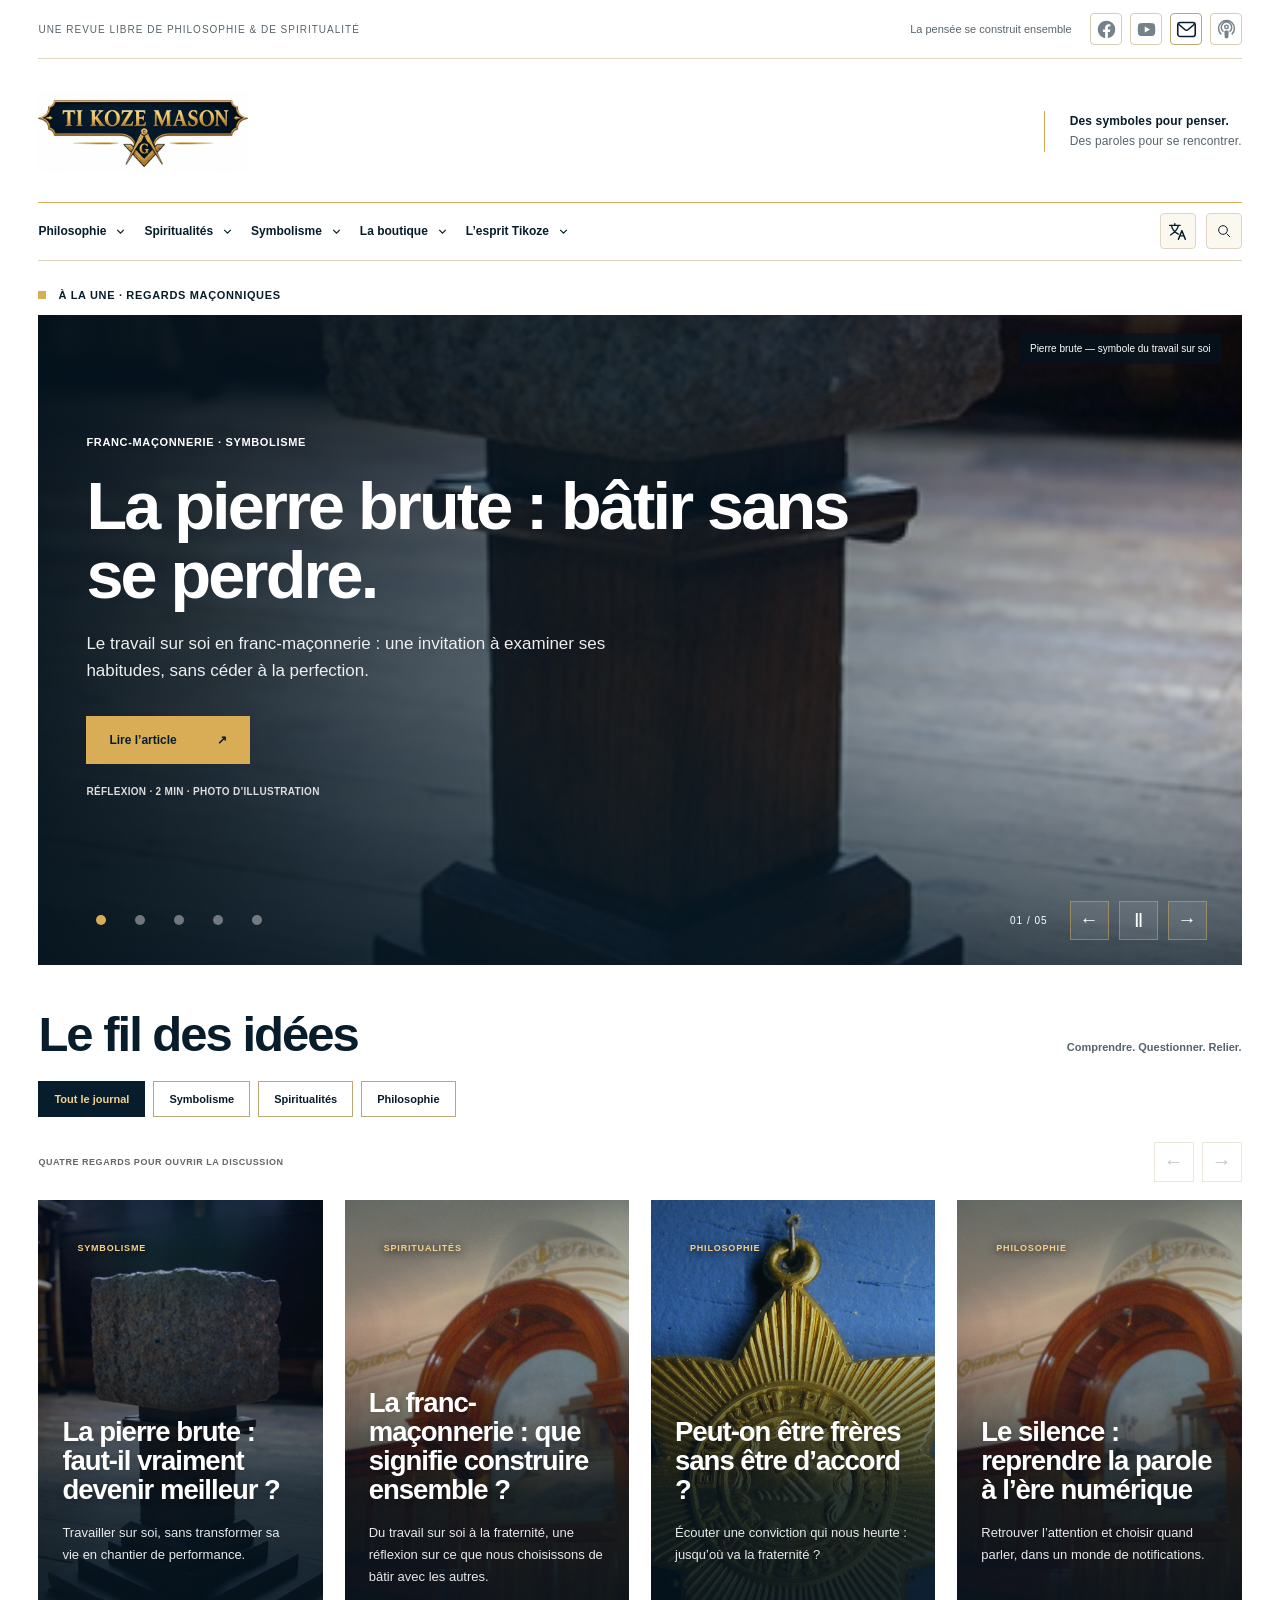
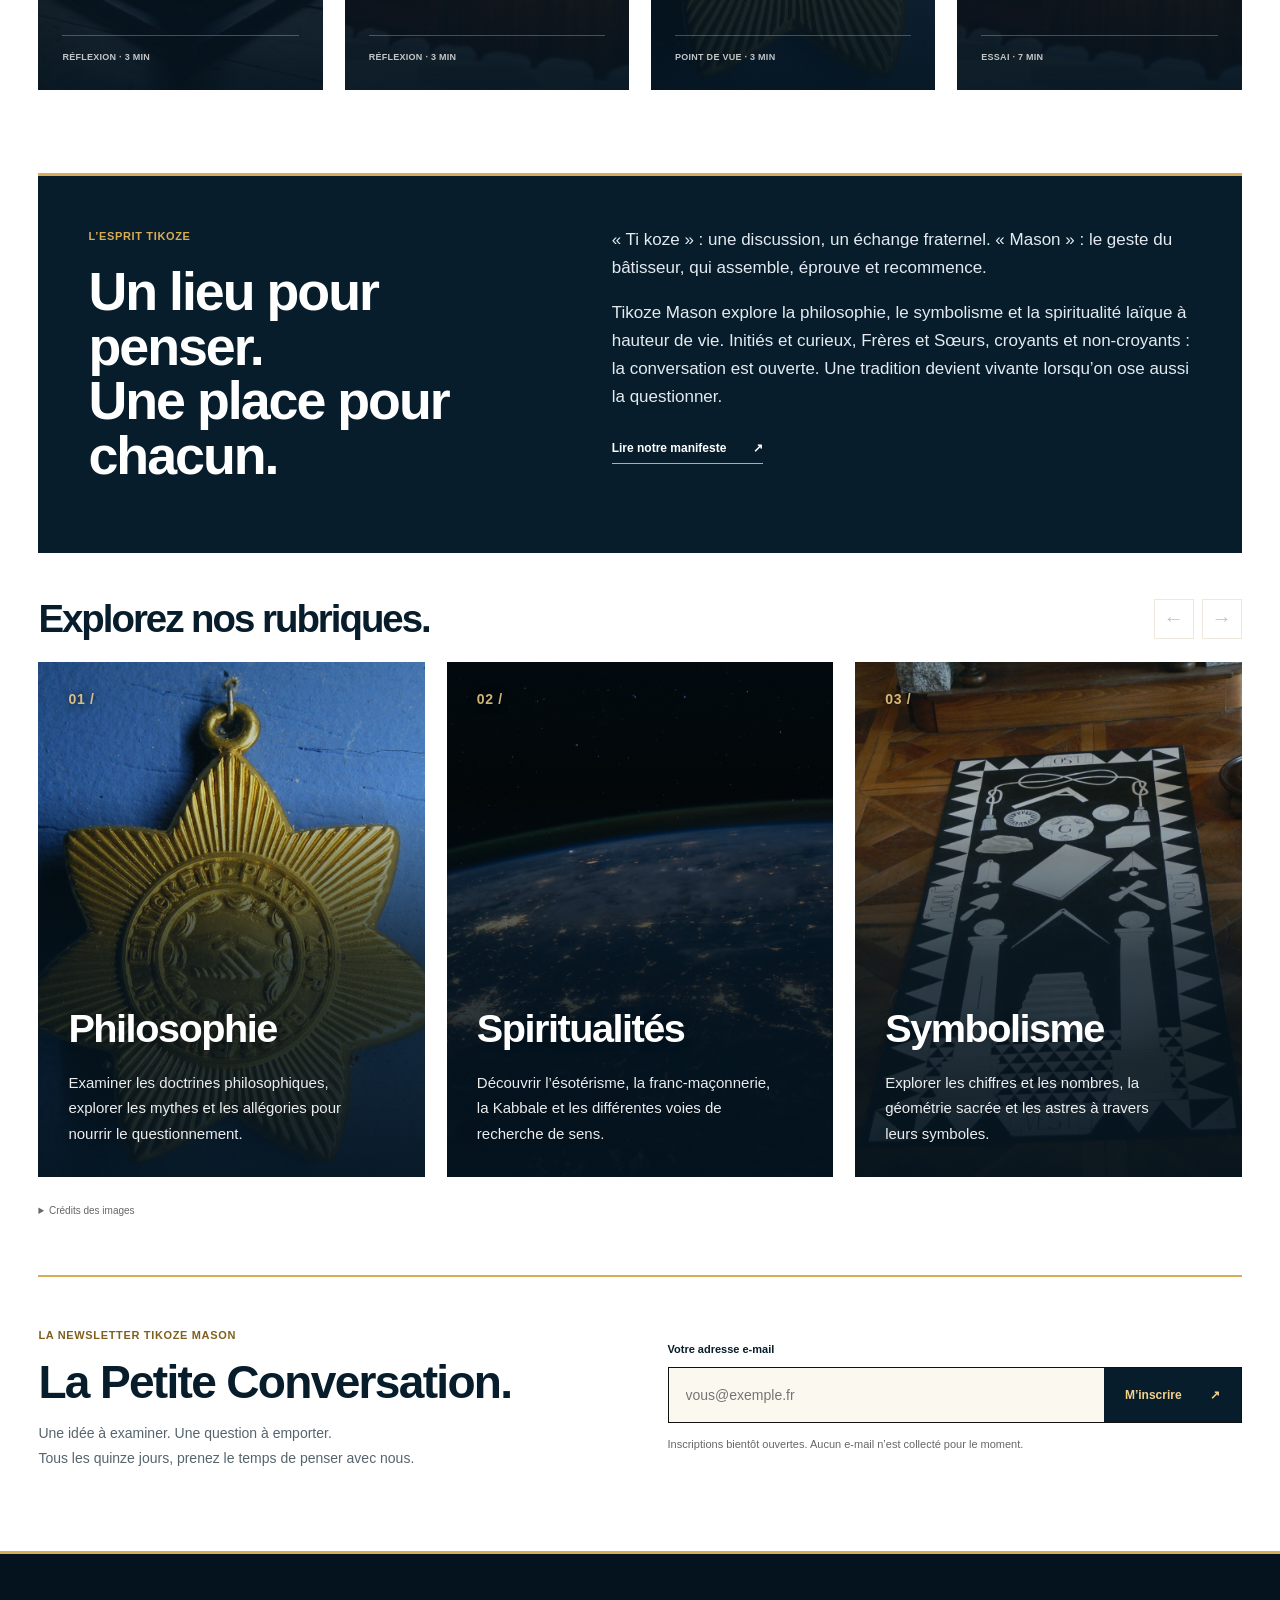
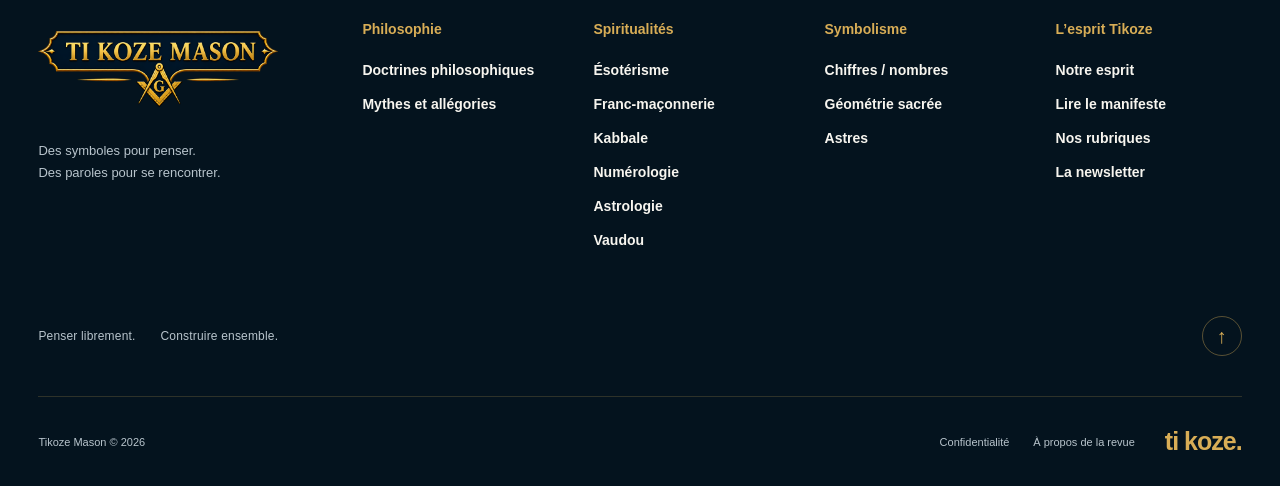
==== commit 07a6e717: "Apply navy and gold branding and updated logo" ====
--- a/index.html
+++ b/index.html
@@ -319,6 +319,66 @@
 
 header .dropdown-navigation .navlinks button:disabled{cursor:default;color:#666}
 header .dropdown-navigation .navlinks button:disabled:hover{background:transparent;color:#666}
+
+/* Logo fourni : proportions conservées, marges blanches cadrées à l’affichage. */
+header .brand{width:clamp(140px,17vw,210px);line-height:0}
+.brand-image{display:block;width:100%;height:auto;aspect-ratio:2.6;object-fit:cover;object-position:center}
+.footer-logo{display:block;width:240px;max-width:100%;line-height:0;background:transparent}
+@media(max-width:850px){header .brand{width:115px;max-width:100%;min-width:0;flex-shrink:1}}
+@media(max-width:360px){header .brand{width:100px}}
+/* Palette du logo : bleu nuit, or et ivoire. */
+:root{--navy:#071d2b;--navy-deep:#04131e;--gold:#d8ad56;--gold-dark:#806020;--ivory:#fbf8f0;--paper:#fff;--ink:var(--navy);--muted:#56646c;--line:#ded5c2;--accent:var(--gold-dark);--soft:var(--ivory)}
+body{background:var(--paper);color:var(--navy)}
+::selection{background:#ead3a0;color:var(--navy)}
+a:focus-visible,button:focus-visible,input:focus-visible,summary:focus-visible{outline-color:var(--gold-dark)}
+header .topline{color:#56646c;border-color:var(--line)}
+header .brand-note{color:#56646c;border-color:var(--gold)}
+header .brand-note strong{color:var(--navy)}
+header .menu{border-top-color:var(--gold);border-bottom-color:var(--line)}
+header .dropdown-navigation .menu-dropdown summary{color:var(--navy)}
+header .navlinks a:after{background:var(--gold)}
+header .dropdown-navigation .navlinks a,header .dropdown-navigation .navlinks button{color:var(--navy);border-bottom-color:var(--line)}
+header .dropdown-navigation .navlinks a:hover,header .dropdown-navigation .navlinks a:focus-visible,header .dropdown-navigation .navlinks button:hover{background:var(--ivory);color:var(--gold-dark)}
+header .search-toggle,.translation-selector summary{background:var(--ivory);color:var(--navy);border-color:var(--line)}
+header .search-toggle:hover,header .search-toggle[aria-expanded="true"],.translation-selector summary:hover,.translation-selector[open] summary{background:var(--navy);color:var(--gold);border-color:var(--gold)}
+.translation-options{border-color:var(--line)}.translation-options a:hover{background:var(--ivory)}
+header .topline .social-link{color:var(--navy);border-color:#bba774}
+header .topline .social-link:hover:not(:disabled){background:var(--navy);color:var(--gold)}
+header .search-area input,.newsletter-fields input{background:var(--ivory);border-color:var(--line);color:var(--navy)}
+.dot{background:var(--gold)}
+.news-hero .hero-slide:after{background:linear-gradient(90deg,#04131eed,#071d2b88 58%,#071d2b22),linear-gradient(0deg,#04131eb3,transparent 40%)}
+.hero .read-link{background:var(--gold);color:var(--navy)}.hero .read-link:hover{background:#edc97e}
+.hero-navigation>button{border-color:#d8ad5680;color:#fff}.hero-navigation>button:hover{background:var(--gold);color:var(--navy)}
+.hero-dots button[aria-pressed="true"]:after{background:var(--gold)}
+.hero-image-caption{background:#04131eb3}
+.filter{color:var(--navy);border-color:#bba774}.filter:hover{background:var(--ivory)}
+.filter.active,.filter.active:hover{background:var(--navy);color:#f4d18b;border-color:var(--navy)}
+.carousel-controls button{border-color:#bba774;color:var(--navy);background:var(--paper)}
+.carousel-controls button:hover:not(:disabled){background:var(--navy);color:var(--gold)}
+.articles,.pillars{scrollbar-color:#bba774 var(--ivory)}
+.articles .article-card:after{background:linear-gradient(180deg,#04131e66,#071d2b33 25%,#04131ed9 60%,#04131ef5)}
+.articles .card-category{color:#f4d18b;border-color:#d8ad5680}
+.manifesto{background:var(--navy);border-top:3px solid var(--gold)}
+.manifesto .eyebrow{color:var(--gold)}.manifesto h2{color:#fff}.manifesto p{color:#e4eaf0}
+.pillars .pillar:after{background:linear-gradient(180deg,#071d2b55,#071d2b33 25%,#04131ecc 58%,#04131ef2)}
+.pillars .pillar b{color:#f4d18b}
+.closing{border-top-color:var(--gold)}.closing .eyebrow{color:var(--gold-dark)}
+.closing button,.newsletter-form button{background:var(--navy);color:#f4d18b;border-color:var(--navy)}
+.closing button:hover,.newsletter-form button:hover{background:#12364b}
+footer.site-footer{background:var(--navy-deep);border-top:3px solid var(--gold);color:#f7f5ef}
+.footer-column h2,.footer-wordmark{color:var(--gold)}
+.footer-identity p,.footer-signoff,footer .footer-bottom small,footer .footer-bottom nav{color:#b8c4cc}
+.site-footer a:hover,.site-footer button:hover{color:#f4d18b}
+.site-footer a:focus-visible{outline-color:var(--gold)}
+.footer-bottom{border-top-color:#d8ad5633}.footer-signoff a{border-color:#d8ad5666;color:var(--gold)}
+@media(max-width:850px){
+header .brand-row,header .menu.mobile-open{background:var(--paper);color:var(--navy)}
+.mobile-header-search{color:var(--navy)}.mobile-menu-toggle span{background:var(--navy)}
+header .dropdown-navigation .menu-dropdown .navlinks{background:var(--ivory)}
+header .dropdown-navigation .navlinks a:hover,header .dropdown-navigation .navlinks button:hover{background:#f0e7d4;color:var(--navy)}
+.mobile-newsletter-cta{background:var(--navy);color:#f4d18b}.mobile-newsletter-cta:hover{background:#12364b}
+}
+
 </style>
 </head>
 <body>
@@ -330,8 +390,8 @@
 <a class="social-link" href="#newsletter-title" aria-label="Découvrir la newsletter" title="La Petite Conversation"><svg viewBox="0 0 24 24" fill="none" stroke="currentColor" stroke-width="1.8" aria-hidden="true"><rect x="2" y="4" width="20" height="16" rx="3"/><path d="m3 6 7 6a3 3 0 0 0 4 0l7-6"/></svg></a>
 <button class="social-link" type="button" disabled aria-label="Podcast — lien à venir" title="Podcast — lien à venir"><svg viewBox="0 0 24 24" fill="none" stroke="currentColor" stroke-width="1.7" stroke-linecap="round" aria-hidden="true"><circle cx="12" cy="9" r="2"/><path d="M8 14a6 6 0 1 1 8 0M5.5 17a9 9 0 1 1 13 0"/><path fill="currentColor" stroke="none" d="M9.5 14.5c0-2 5-2 5 0L14 21c-.2 1.3-3.8 1.3-4 0z"/></svg></button>
 </div></div></div>
-<div class="brand-row"><time class="mobile-date" id="mobile-date"></time><button type="button" class="mobile-header-search" id="mobile-header-search" aria-label="Rechercher dans le journal" aria-expanded="false" aria-controls="search-area"><svg viewBox="0 0 24 24" fill="none" stroke="currentColor" stroke-width="1.7" aria-hidden="true"><circle cx="10.5" cy="10.5" r="7"/><path d="m16 16 5 5"/></svg></button><details class="translation-selector mobile-translation"><summary aria-label="Traduire le site" title="Traduire le site"><svg viewBox="0 0 24 24" fill="none" stroke="currentColor" stroke-width="1.6" stroke-linecap="round" stroke-linejoin="round" aria-hidden="true"><path d="M3 5h12M9 3v2M5 5c1 5 4 8 8 10M13 5c-1 5-4 8-9 11M13 21l4-10 4 10M15 17h4"/></svg></summary><div class="translation-options"><span>Traduire avec Google</span><a href="https://translate.google.com/" data-translate="en" lang="en" target="_blank" rel="noopener noreferrer">English <small>Anglais</small></a><a href="https://translate.google.com/" data-translate="ht" lang="ht" target="_blank" rel="noopener noreferrer">Kreyòl <small>Créole haïtien</small></a><p class="translation-status" role="status" hidden></p></div></details><button type="button" class="mobile-menu-toggle" id="mobile-menu-toggle" aria-expanded="false" aria-controls="main-menu" aria-label="Ouvrir le menu"><span></span><span></span><span></span></button><a class="brand" href="#" aria-label="Tikoze Mason, accueil">Tikoze Mason<i>.</i></a><span class="brand-note"><strong>Des symboles pour penser.</strong> Des paroles pour se rencontrer.</span></div>
-<div class="menu" id="main-menu"><nav class="dropdown-navigation" aria-label="Navigation principale"><details class="menu-dropdown"><summary>Philosophie<svg class="menu-chevron" viewBox="0 0 16 16" fill="none" aria-hidden="true"><path d="m4 6 4 4 4-4" stroke="currentColor" stroke-width="1.5"/></svg></summary><div class="navlinks"><a href="#articles" data-topic="Doctrines philosophiques">Doctrines philosophiques</a><a href="#articles" data-topic="Mythes et allégories">Mythes et allégories</a></div></details><details class="menu-dropdown"><summary>Spiritualités<svg class="menu-chevron" viewBox="0 0 16 16" fill="none" aria-hidden="true"><path d="m4 6 4 4 4-4" stroke="currentColor" stroke-width="1.5"/></svg></summary><div class="navlinks"><a href="#articles" data-topic="Ésotérisme">Ésotérisme</a><a href="#articles" data-topic="Franc-maçonnerie">Franc-maçonnerie</a><a href="#articles" data-topic="Kabbale">Kabbale</a><a href="#articles" data-topic="Numérologie">Numérologie</a><a href="#articles" data-topic="Astrologie">Astrologie</a><a href="#articles" data-topic="Vaudou">Vaudou</a></div></details><details class="menu-dropdown"><summary>Symbolisme<svg class="menu-chevron" viewBox="0 0 16 16" fill="none" aria-hidden="true"><path d="m4 6 4 4 4-4" stroke="currentColor" stroke-width="1.5"/></svg></summary><div class="navlinks"><a href="#articles" data-topic="Chiffres / nombres">Chiffres / nombres</a><a href="#articles" data-topic="Géométrie sacrée">Géométrie sacrée</a><a href="#articles" data-topic="Astres">Astres</a></div></details><details class="menu-dropdown"><summary>Boutique<svg class="menu-chevron" viewBox="0 0 16 16" fill="none" aria-hidden="true"><path d="m4 6 4 4 4-4" stroke="currentColor" stroke-width="1.5"/></svg></summary><div class="navlinks"><button type="button" disabled title="Bientôt disponible">Ebooks spiritualité</button><button type="button" disabled title="Bientôt disponible">Rituels</button><button type="button" disabled title="Bientôt disponible">Formations</button></div></details><details class="menu-dropdown"><summary>L’esprit Tikoze<svg class="menu-chevron" viewBox="0 0 16 16" fill="none" aria-hidden="true"><path d="m4 6 4 4 4-4" stroke="currentColor" stroke-width="1.5"/></svg></summary><div class="navlinks"><a href="#manifeste">Notre esprit</a><a href="articles/about.html" data-article="about">Lire le manifeste</a><a href="#pillars-title">Nos rubriques</a><a href="#newsletter-title">La newsletter</a></div></details></nav><a class="mobile-newsletter-cta" href="#newsletter-title">La Petite Conversation <span aria-hidden="true">↗</span></a><div class="header-tools"><details class="translation-selector"><summary aria-label="Traduire le site" title="Traduire le site"><svg viewBox="0 0 24 24" fill="none" stroke="currentColor" stroke-width="1.6" stroke-linecap="round" stroke-linejoin="round" aria-hidden="true"><path d="M3 5h12M9 3v2M5 5c1 5 4 8 8 10M13 5c-1 5-4 8-9 11M13 21l4-10 4 10M15 17h4"/></svg></summary><div class="translation-options"><span>Traduire avec Google</span><a href="https://translate.google.com/" data-translate="en" lang="en" target="_blank" rel="noopener noreferrer">English <small>Anglais</small></a><a href="https://translate.google.com/" data-translate="ht" lang="ht" target="_blank" rel="noopener noreferrer">Kreyòl <small>Créole haïtien</small></a><p class="translation-status" role="status" hidden></p></div></details><button class="search-toggle" aria-expanded="false" aria-controls="search-area" aria-label="Rechercher dans le journal"><svg fill="none" viewBox="0 0 24 24" stroke="currentColor" stroke-width="1.5"><circle cx="10.5" cy="10.5" r="6.5"/><path d="m16 16 5 5"/></svg><span>Rechercher</span></button></div></div>
+<div class="brand-row"><time class="mobile-date" id="mobile-date"></time><button type="button" class="mobile-header-search" id="mobile-header-search" aria-label="Rechercher dans le journal" aria-expanded="false" aria-controls="search-area"><svg viewBox="0 0 24 24" fill="none" stroke="currentColor" stroke-width="1.7" aria-hidden="true"><circle cx="10.5" cy="10.5" r="7"/><path d="m16 16 5 5"/></svg></button><details class="translation-selector mobile-translation"><summary aria-label="Traduire le site" title="Traduire le site"><svg viewBox="0 0 24 24" fill="none" stroke="currentColor" stroke-width="1.6" stroke-linecap="round" stroke-linejoin="round" aria-hidden="true"><path d="M3 5h12M9 3v2M5 5c1 5 4 8 8 10M13 5c-1 5-4 8-9 11M13 21l4-10 4 10M15 17h4"/></svg></summary><div class="translation-options"><span>Traduire avec Google</span><a href="https://translate.google.com/" data-translate="en" lang="en" target="_blank" rel="noopener noreferrer">English <small>Anglais</small></a><a href="https://translate.google.com/" data-translate="ht" lang="ht" target="_blank" rel="noopener noreferrer">Kreyòl <small>Créole haïtien</small></a><p class="translation-status" role="status" hidden></p></div></details><button type="button" class="mobile-menu-toggle" id="mobile-menu-toggle" aria-expanded="false" aria-controls="main-menu" aria-label="Ouvrir le menu"><span></span><span></span><span></span></button><a class="brand" href="#" aria-label="Tikoze Mason, accueil"><img class="brand-image" src="assets/logo-tikoze-mason.jpeg" alt="Ti Koze Mason" width="1080" height="720"></a><span class="brand-note"><strong>Des symboles pour penser.</strong> Des paroles pour se rencontrer.</span></div>
+<div class="menu" id="main-menu"><nav class="dropdown-navigation" aria-label="Navigation principale"><details class="menu-dropdown"><summary>Philosophie<svg class="menu-chevron" viewBox="0 0 16 16" fill="none" aria-hidden="true"><path d="m4 6 4 4 4-4" stroke="currentColor" stroke-width="1.5"/></svg></summary><div class="navlinks"><a href="#articles" data-topic="Doctrines philosophiques">Doctrines philosophiques</a><a href="#articles" data-topic="Mythes et allégories">Mythes et allégories</a></div></details><details class="menu-dropdown"><summary>Spiritualités<svg class="menu-chevron" viewBox="0 0 16 16" fill="none" aria-hidden="true"><path d="m4 6 4 4 4-4" stroke="currentColor" stroke-width="1.5"/></svg></summary><div class="navlinks"><a href="#articles" data-topic="Ésotérisme">Ésotérisme</a><a href="#articles" data-topic="Franc-maçonnerie">Franc-maçonnerie</a><a href="#articles" data-topic="Kabbale">Kabbale</a><a href="#articles" data-topic="Numérologie">Numérologie</a><a href="#articles" data-topic="Astrologie">Astrologie</a><a href="#articles" data-topic="Vaudou">Vaudou</a></div></details><details class="menu-dropdown"><summary>Symbolisme<svg class="menu-chevron" viewBox="0 0 16 16" fill="none" aria-hidden="true"><path d="m4 6 4 4 4-4" stroke="currentColor" stroke-width="1.5"/></svg></summary><div class="navlinks"><a href="#articles" data-topic="Chiffres / nombres">Chiffres / nombres</a><a href="#articles" data-topic="Géométrie sacrée">Géométrie sacrée</a><a href="#articles" data-topic="Astres">Astres</a></div></details><details class="menu-dropdown"><summary>La boutique<svg class="menu-chevron" viewBox="0 0 16 16" fill="none" aria-hidden="true"><path d="m4 6 4 4 4-4" stroke="currentColor" stroke-width="1.5"/></svg></summary><div class="navlinks"><button type="button" disabled title="Bientôt disponible">Ebooks spiritualité</button><button type="button" disabled title="Bientôt disponible">Rituels</button><button type="button" disabled title="Bientôt disponible">Formations</button></div></details><details class="menu-dropdown"><summary>L’esprit Tikoze<svg class="menu-chevron" viewBox="0 0 16 16" fill="none" aria-hidden="true"><path d="m4 6 4 4 4-4" stroke="currentColor" stroke-width="1.5"/></svg></summary><div class="navlinks"><a href="#manifeste">Notre esprit</a><a href="articles/about.html" data-article="about">Lire le manifeste</a><a href="#pillars-title">Nos rubriques</a><a href="#newsletter-title">La newsletter</a></div></details></nav><a class="mobile-newsletter-cta" href="#newsletter-title">La Petite Conversation <span aria-hidden="true">↗</span></a><div class="header-tools"><details class="translation-selector"><summary aria-label="Traduire le site" title="Traduire le site"><svg viewBox="0 0 24 24" fill="none" stroke="currentColor" stroke-width="1.6" stroke-linecap="round" stroke-linejoin="round" aria-hidden="true"><path d="M3 5h12M9 3v2M5 5c1 5 4 8 8 10M13 5c-1 5-4 8-9 11M13 21l4-10 4 10M15 17h4"/></svg></summary><div class="translation-options"><span>Traduire avec Google</span><a href="https://translate.google.com/" data-translate="en" lang="en" target="_blank" rel="noopener noreferrer">English <small>Anglais</small></a><a href="https://translate.google.com/" data-translate="ht" lang="ht" target="_blank" rel="noopener noreferrer">Kreyòl <small>Créole haïtien</small></a><p class="translation-status" role="status" hidden></p></div></details><button class="search-toggle" aria-expanded="false" aria-controls="search-area" aria-label="Rechercher dans le journal"><svg fill="none" viewBox="0 0 24 24" stroke="currentColor" stroke-width="1.5"><circle cx="10.5" cy="10.5" r="6.5"/><path d="m16 16 5 5"/></svg><span>Rechercher</span></button></div></div>
 <div class="search-area" id="search-area" hidden><label for="search" class="eyebrow">Quel sujet vous interroge ?</label><input id="search" type="search" placeholder="Silence, fraternité, philosophie…" autocomplete="off"></div>
 </header>
 <main id="contenu" class="wrap">
@@ -345,14 +405,14 @@
 <article class="article-card" data-category="Philosophie"><a href="articles/fraternite.html" class="card-button" data-article="fraternite"><div class="thumb"><img src="assets/topic-3.jpg" alt="Poignée de main sur un bijou maçonnique, symbole de fraternité" loading="lazy" width="600" height="420"></div><span class="card-category">Philosophie</span><h3>Peut-on être frères sans être d’accord ?</h3></a><p>Écouter une conviction qui nous heurte : jusqu’où va la fraternité ?</p><div class="meta">POINT DE VUE · 3 MIN</div></article>
 <article class="article-card" data-category="Philosophie"><a href="articles/silence.html" class="card-button" data-article="silence"><div class="thumb"><img src="assets/masonic-2.jpg" alt="Salle de loge du temple maçonnique de Highland Park" loading="lazy" width="600" height="420"></div><span class="card-category">Philosophie</span><h3>Le silence : reprendre la parole à l’ère numérique</h3></a><p>Retrouver l’attention et choisir quand parler, dans un monde de notifications.</p><div class="meta">ESSAI · 7 MIN</div></article>
 </div><p class="empty" id="empty" role="status" hidden>Aucun article pour cette recherche. Essayez un autre mot.</p><p id="result-count" class="meta" aria-live="polite"></p></section>
-<section class="manifesto" id="manifeste"><div><span class="eyebrow">L’esprit Tikoze</span><h2>Un lieu pour penser.<br>Une place pour chacun.</h2></div><div><p>« Ti koze » : une petite discussion, un échange fraternel. « Mason » : le geste du bâtisseur, qui assemble, éprouve et recommence.</p><p>Tikoze Mason explore la philosophie, le symbolisme et la spiritualité laïque à hauteur de vie. Initiés et curieux, Frères et Sœurs, croyants et non-croyants : la conversation est ouverte. Une tradition devient vivante lorsqu’on ose aussi la questionner.</p><a href="articles/about.html" class="read-link" style="color:var(--paper);border-color:#aeaeae;margin-top:0" id="about-button">Lire notre manifeste <span aria-hidden="true">↗</span></a></div></section>
+<section class="manifesto" id="manifeste"><div><span class="eyebrow">L’esprit Tikoze</span><h2>Un lieu pour penser.<br>Une place pour chacun.</h2></div><div><p>« Ti koze » : une discussion, un échange fraternel. « Mason » : le geste du bâtisseur, qui assemble, éprouve et recommence.</p><p>Tikoze Mason explore la philosophie, le symbolisme et la spiritualité laïque à hauteur de vie. Initiés et curieux, Frères et Sœurs, croyants et non-croyants : la conversation est ouverte. Une tradition devient vivante lorsqu’on ose aussi la questionner.</p><a href="articles/about.html" class="read-link" style="color:var(--paper);border-color:#aeaeae;margin-top:0" id="about-button">Lire notre manifeste <span aria-hidden="true">↗</span></a></div></section>
 <section class="pillars-section" aria-labelledby="pillars-title"><div class="section-head"><h2 id="pillars-title">Explorez nos rubriques.</h2><div class="carousel-controls"><button type="button" id="pillars-prev" aria-label="Rubrique précédente" aria-controls="pillars-carousel">←</button><button type="button" id="pillars-next" aria-label="Rubrique suivante" aria-controls="pillars-carousel">→</button></div></div><div class="pillars" id="pillars-carousel" role="region" aria-label="Les trois rubriques de Tikoze Mason" tabindex="0"><section class="pillar"><img class="pillar-photo" src="assets/topic-3.jpg" alt="Poignée de main sur un bijou maçonnique : faire vivre la fraternité" loading="lazy" width="600" height="800"><b>01 /</b><h3><a href="#articles" data-nav-filter="Philosophie">Philosophie</a></h3><p>Examiner les doctrines philosophiques, explorer les mythes et les allégories pour nourrir le questionnement.</p></section><section class="pillar"><img class="pillar-photo" src="assets/hero-4.jpg" alt="La Terre vue de l’espace : habiter notre époque" loading="lazy" width="600" height="800"><b>02 /</b><h3><a href="#articles" data-nav-filter="Spiritualités">Spiritualités</a></h3><p>Découvrir l’ésotérisme, la franc-maçonnerie, la Kabbale et les différentes voies de recherche de sens.</p></section><section class="pillar"><img class="pillar-photo" src="assets/topic-5.jpg" alt="Tableau de loge maçonnique : explorer les symboles" loading="lazy" width="600" height="800"><b>03 /</b><h3><a href="#articles" data-nav-filter="Symbolisme">Symbolisme</a></h3><p>Explorer les chiffres et les nombres, la géométrie sacrée et les astres à travers leurs symboles.</p></section></div><details class="pillar-credits"><summary>Crédits des images</summary><p><a href="https://commons.wikimedia.org/wiki/File:Schloss_Rosenau_(Waldviertel)_-_Loge_-_Tempel_5_Teppich_mit_Symbolen.jpg" target="_blank" rel="noopener noreferrer">Schloss Rosenau (Waldviertel) - Loge - Tempel 5 Teppich mit Symbolen.jpg</a> — Wolfgang Sauber · <a href="https://creativecommons.org/licenses/by-sa/3.0" target="_blank" rel="noopener noreferrer">CC BY-SA 3.0</a><br>Vue de la Terre : <a href="https://unsplash.com/photos/Q1p7bh3SHj8" target="_blank" rel="noopener noreferrer">NASA / Unsplash</a><br><a href="https://commons.wikimedia.org/wiki/File:Deutsches_Freimaurermuseum_Bayreuth_-_inventory_(402).jpg" target="_blank" rel="noopener noreferrer">Deutsches Freimaurermuseum Bayreuth - inventory (402).jpg</a> — User:Mattes · Public domain</p></details></section>
 <section class="closing newsletter" aria-labelledby="newsletter-title"><div class="newsletter-copy"><span class="eyebrow">La newsletter Tikoze Mason</span><h2 id="newsletter-title">La Petite Conversation.</h2><p>Une idée à examiner. Une question à emporter.<br>Tous les quinze jours, prenez le temps de penser avec nous.</p></div><form id="newsletter-form" class="newsletter-form"><label for="newsletter-email">Votre adresse e-mail</label><div class="newsletter-fields"><input id="newsletter-email" name="email" type="email" autocomplete="email" placeholder="vous@exemple.fr" required aria-describedby="newsletter-notice newsletter-status"><button type="submit">M’inscrire <span aria-hidden="true">↗</span></button></div><p class="newsletter-notice" id="newsletter-notice">Inscriptions bientôt ouvertes. Aucun e-mail n’est collecté pour le moment.</p><p id="newsletter-status" class="newsletter-status" role="status" hidden></p></form></section>
 </main>
 <footer class="site-footer">
 <div class="footer-inner">
 <div class="footer-main">
-<div class="footer-identity"><a class="footer-logo" href="#" aria-label="Tikoze Mason, retour en haut">Tikoze<br>Mason.</a><p>Des symboles pour penser.<br>Des paroles pour se rencontrer.</p></div>
+<div class="footer-identity"><a class="footer-logo" href="#" aria-label="Tikoze Mason, retour en haut"><img class="brand-image" src="assets/logo-tikoze-mason-transparent.png" alt="Ti Koze Mason" width="1080" height="720"></a><p>Des symboles pour penser.<br>Des paroles pour se rencontrer.</p></div>
 <nav class="footer-column" aria-label="Philosophie"><h2>Philosophie</h2><a href="#articles" data-topic="Doctrines philosophiques">Doctrines philosophiques</a><a href="#articles" data-topic="Mythes et allégories">Mythes et allégories</a></nav>
 <nav class="footer-column" aria-label="Spiritualités"><h2>Spiritualités</h2><a href="#articles" data-topic="Ésotérisme">Ésotérisme</a><a href="#articles" data-topic="Franc-maçonnerie">Franc-maçonnerie</a><a href="#articles" data-topic="Kabbale">Kabbale</a><a href="#articles" data-topic="Numérologie">Numérologie</a><a href="#articles" data-topic="Astrologie">Astrologie</a><a href="#articles" data-topic="Vaudou">Vaudou</a></nav>
 <nav class="footer-column" aria-label="Symbolisme"><h2>Symbolisme</h2><a href="#articles" data-topic="Chiffres / nombres">Chiffres / nombres</a><a href="#articles" data-topic="Géométrie sacrée">Géométrie sacrée</a><a href="#articles" data-topic="Astres">Astres</a></nav>
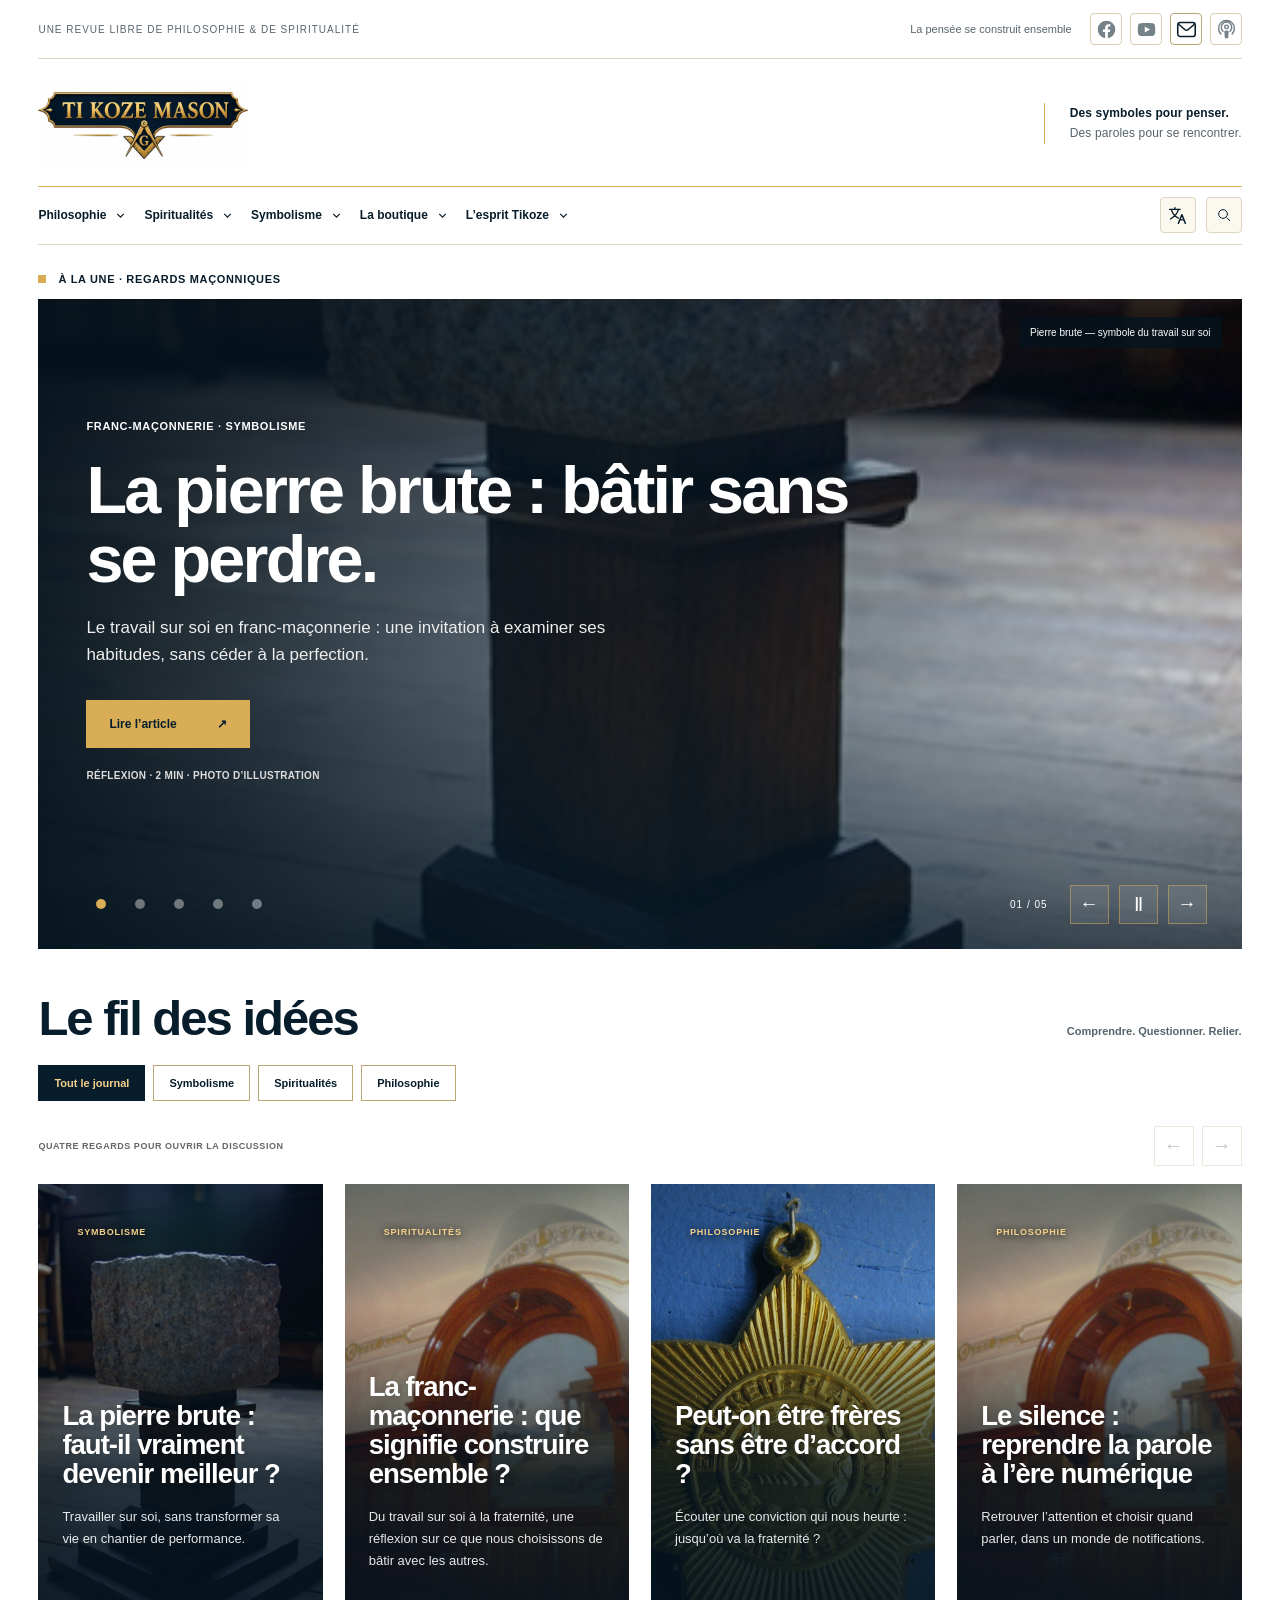
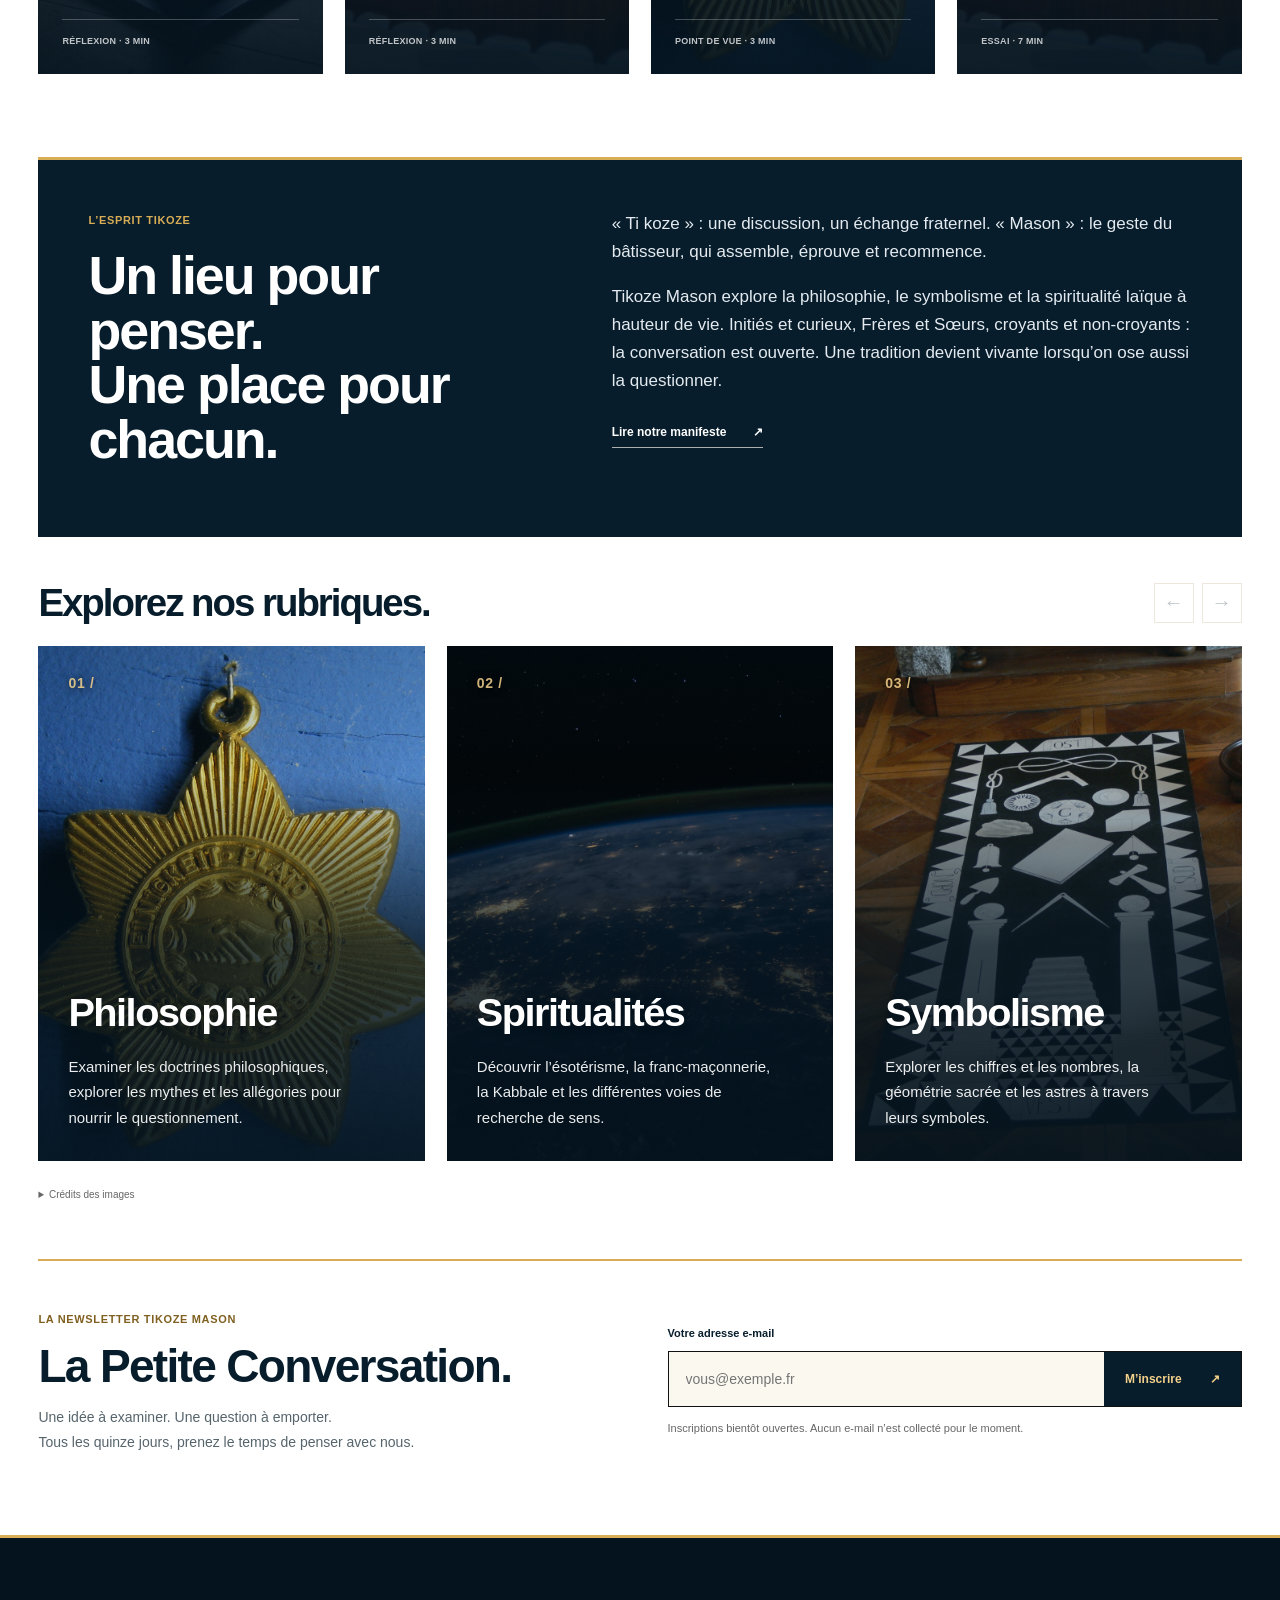
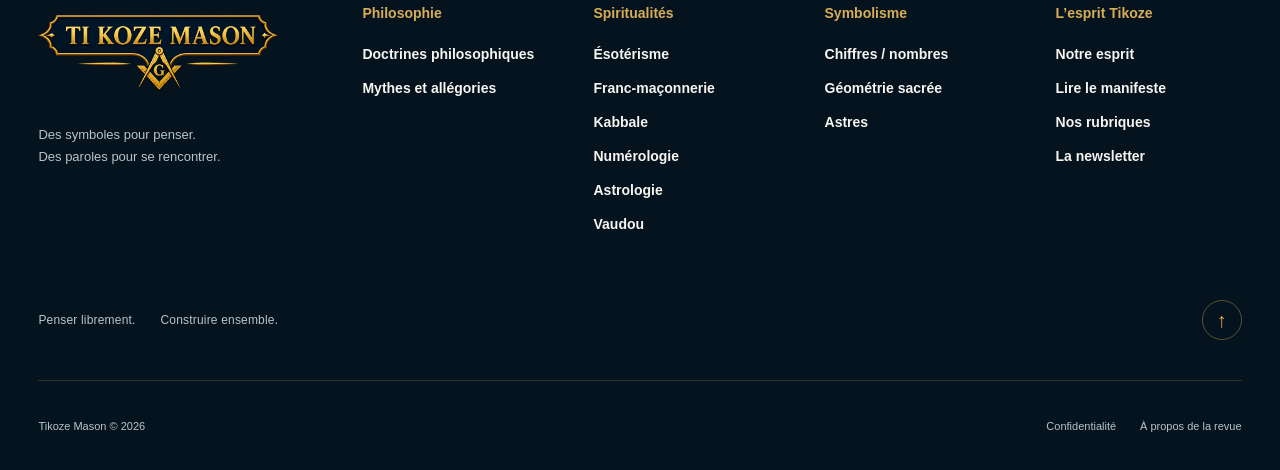
==== commit 45ec90c3: "Refine header spacing and left-align logo; simplify footer" ====
--- a/index.html
+++ b/index.html
@@ -379,6 +379,22 @@
 .mobile-newsletter-cta{background:var(--navy);color:#f4d18b}.mobile-newsletter-cta:hover{background:#12364b}
 }
 
+
+/* En-tête un peu plus compact autour du logo. */
+header .brand-row{padding-top:24px;padding-bottom:22px}
+@media(max-width:850px){
+header .brand-row{height:78px;min-height:78px;padding-top:16px;padding-bottom:16px}
+.mobile-navigation-open header .brand-row{height:78px}
+.mobile-navigation-open header{padding-top:78px}
+header .menu.mobile-open{top:78px}
+.mobile-header-search,.mobile-translation{top:22px}
+.mobile-menu-toggle{top:19px}
+}
+
+/* Logo aligné à gauche dans l’en-tête. */
+header .brand-row{justify-content:space-between;align-items:center}
+header .brand-row .brand{margin:0}
+@media(max-width:850px){header .brand-row{justify-content:flex-start}}
 </style>
 </head>
 <body>
@@ -419,7 +435,7 @@
 <nav class="footer-column" aria-label="L’esprit Tikoze"><h2>L’esprit Tikoze</h2><a href="#manifeste">Notre esprit</a><a href="articles/about.html" data-article="about">Lire le manifeste</a><a href="#pillars-title">Nos rubriques</a><a href="#newsletter-title">La newsletter</a></nav>
 </div>
 <div class="footer-signoff"><span>Penser librement.</span><span>Construire ensemble.</span><a href="#" aria-label="Retour en haut de la page">↑</a></div>
-<div class="footer-bottom"><small>Tikoze Mason © 2026</small><nav aria-label="Informations du site"><a href="articles/privacy.html" id="privacy-button">Confidentialité</a><a href="articles/about.html" data-footer-article="about">À propos de la revue</a></nav><span class="footer-wordmark">ti koze.</span></div>
+<div class="footer-bottom"><small>Tikoze Mason © 2026</small><nav aria-label="Informations du site"><a href="articles/privacy.html" id="privacy-button">Confidentialité</a><a href="articles/about.html" data-footer-article="about">À propos de la revue</a></nav></div>
 </div>
 </footer>
 
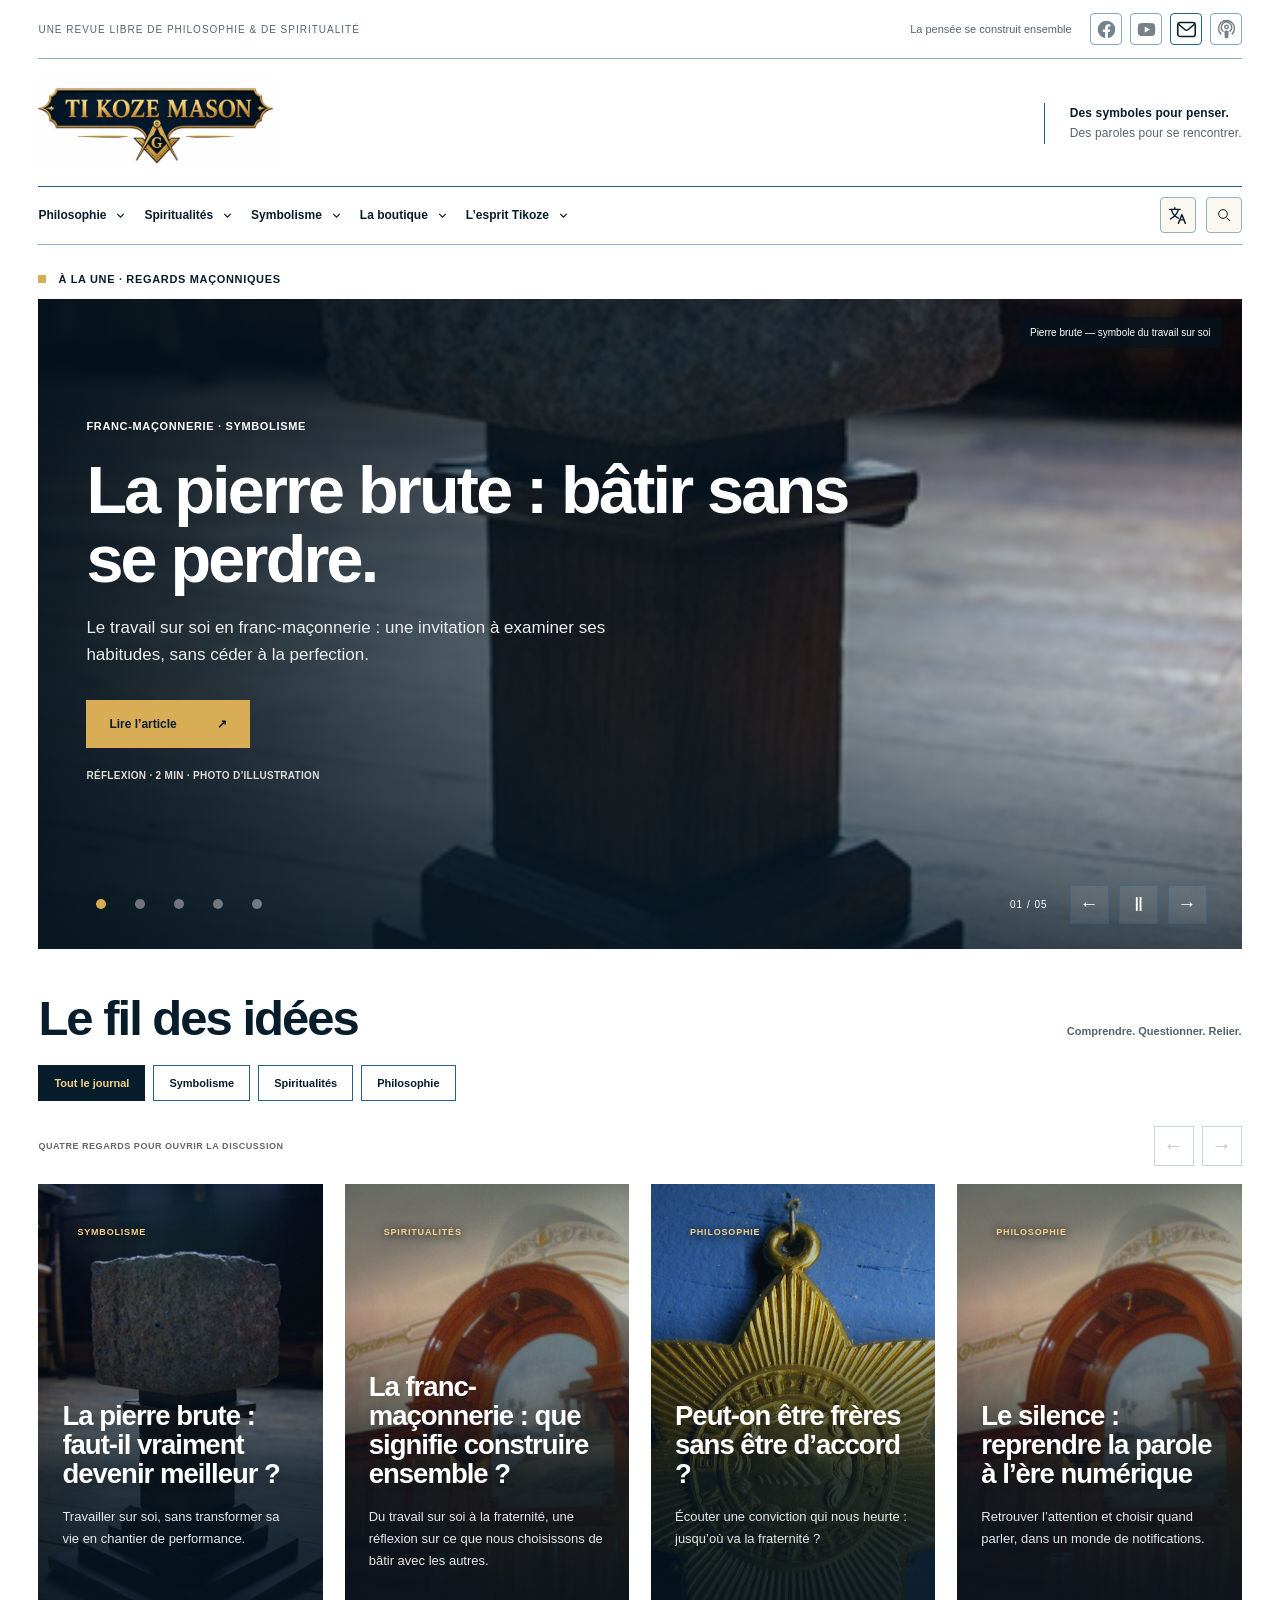
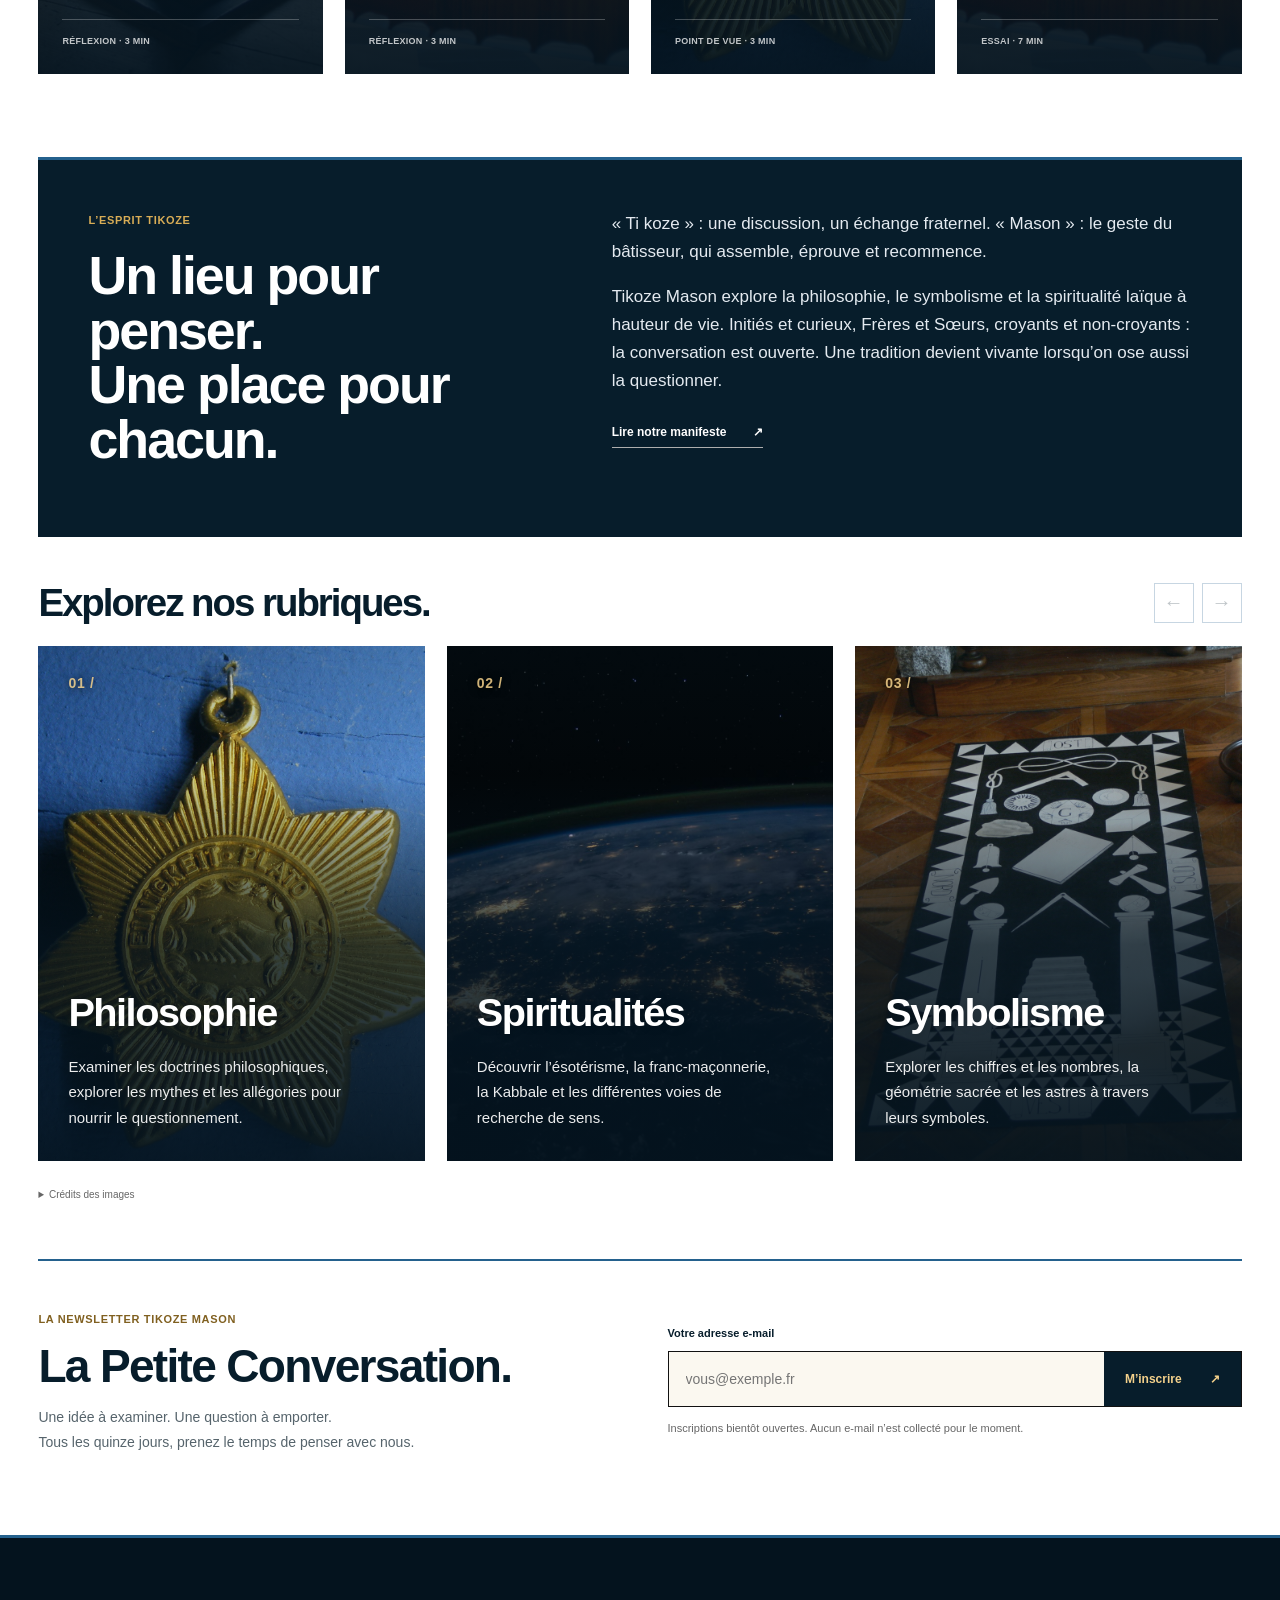
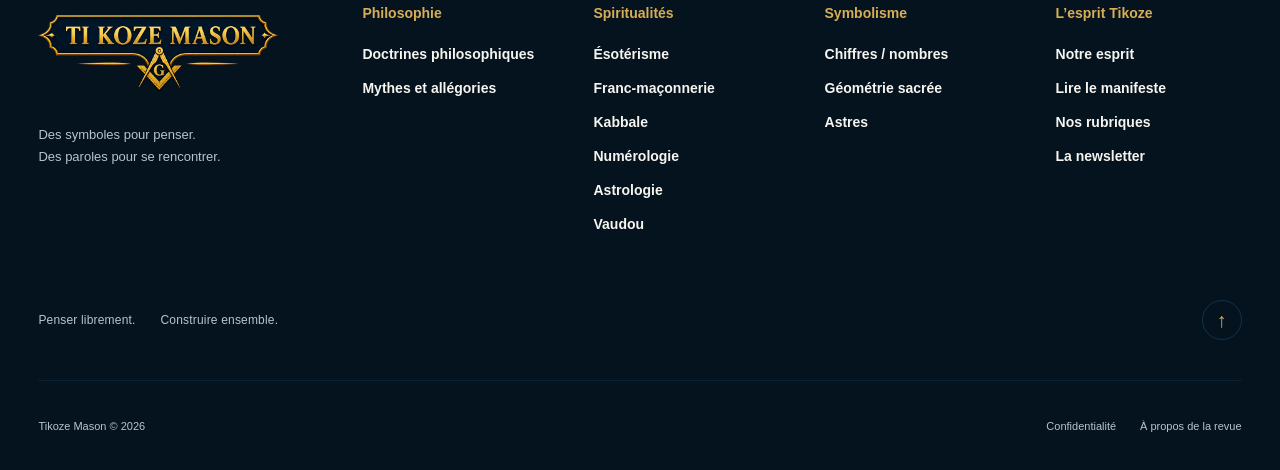
==== commit f52fb431: "Use blue borders throughout site and slightly enlarge header logo" ====
--- a/index.html
+++ b/index.html
@@ -327,50 +327,50 @@
 @media(max-width:850px){header .brand{width:115px;max-width:100%;min-width:0;flex-shrink:1}}
 @media(max-width:360px){header .brand{width:100px}}
 /* Palette du logo : bleu nuit, or et ivoire. */
-:root{--navy:#071d2b;--navy-deep:#04131e;--gold:#d8ad56;--gold-dark:#806020;--ivory:#fbf8f0;--paper:#fff;--ink:var(--navy);--muted:#56646c;--line:#ded5c2;--accent:var(--gold-dark);--soft:var(--ivory)}
+:root{--navy:#071d2b;--navy-deep:#04131e;--gold:#d8ad56;--gold-dark:#806020;--ivory:#fbf8f0;--paper:#fff;--ink:var(--navy);--muted:#56646c;--line:#90afc6;--accent:var(--gold-dark);--soft:var(--ivory)}
 body{background:var(--paper);color:var(--navy)}
 ::selection{background:#ead3a0;color:var(--navy)}
-a:focus-visible,button:focus-visible,input:focus-visible,summary:focus-visible{outline-color:var(--gold-dark)}
+a:focus-visible,button:focus-visible,input:focus-visible,summary:focus-visible{outline-color:#24618d}
 header .topline{color:#56646c;border-color:var(--line)}
-header .brand-note{color:#56646c;border-color:var(--gold)}
+header .brand-note{color:#56646c;border-color:#24618d}
 header .brand-note strong{color:var(--navy)}
-header .menu{border-top-color:var(--gold);border-bottom-color:var(--line)}
+header .menu{border-top-color:#24618d;border-bottom-color:var(--line)}
 header .dropdown-navigation .menu-dropdown summary{color:var(--navy)}
-header .navlinks a:after{background:var(--gold)}
+header .navlinks a:after{background:#24618d}
 header .dropdown-navigation .navlinks a,header .dropdown-navigation .navlinks button{color:var(--navy);border-bottom-color:var(--line)}
 header .dropdown-navigation .navlinks a:hover,header .dropdown-navigation .navlinks a:focus-visible,header .dropdown-navigation .navlinks button:hover{background:var(--ivory);color:var(--gold-dark)}
 header .search-toggle,.translation-selector summary{background:var(--ivory);color:var(--navy);border-color:var(--line)}
-header .search-toggle:hover,header .search-toggle[aria-expanded="true"],.translation-selector summary:hover,.translation-selector[open] summary{background:var(--navy);color:var(--gold);border-color:var(--gold)}
+header .search-toggle:hover,header .search-toggle[aria-expanded="true"],.translation-selector summary:hover,.translation-selector[open] summary{background:var(--navy);color:var(--gold);border-color:#24618d}
 .translation-options{border-color:var(--line)}.translation-options a:hover{background:var(--ivory)}
-header .topline .social-link{color:var(--navy);border-color:#bba774}
+header .topline .social-link{color:var(--navy);border-color:#24618d}
 header .topline .social-link:hover:not(:disabled){background:var(--navy);color:var(--gold)}
 header .search-area input,.newsletter-fields input{background:var(--ivory);border-color:var(--line);color:var(--navy)}
 .dot{background:var(--gold)}
 .news-hero .hero-slide:after{background:linear-gradient(90deg,#04131eed,#071d2b88 58%,#071d2b22),linear-gradient(0deg,#04131eb3,transparent 40%)}
 .hero .read-link{background:var(--gold);color:var(--navy)}.hero .read-link:hover{background:#edc97e}
-.hero-navigation>button{border-color:#d8ad5680;color:#fff}.hero-navigation>button:hover{background:var(--gold);color:var(--navy)}
+.hero-navigation>button{border-color:#24618d80;color:#fff}.hero-navigation>button:hover{background:var(--gold);color:var(--navy)}
 .hero-dots button[aria-pressed="true"]:after{background:var(--gold)}
 .hero-image-caption{background:#04131eb3}
-.filter{color:var(--navy);border-color:#bba774}.filter:hover{background:var(--ivory)}
+.filter{color:var(--navy);border-color:#24618d}.filter:hover{background:var(--ivory)}
 .filter.active,.filter.active:hover{background:var(--navy);color:#f4d18b;border-color:var(--navy)}
-.carousel-controls button{border-color:#bba774;color:var(--navy);background:var(--paper)}
+.carousel-controls button{border-color:#24618d;color:var(--navy);background:var(--paper)}
 .carousel-controls button:hover:not(:disabled){background:var(--navy);color:var(--gold)}
-.articles,.pillars{scrollbar-color:#bba774 var(--ivory)}
+.articles,.pillars{scrollbar-color:#24618d var(--ivory)}
 .articles .article-card:after{background:linear-gradient(180deg,#04131e66,#071d2b33 25%,#04131ed9 60%,#04131ef5)}
-.articles .card-category{color:#f4d18b;border-color:#d8ad5680}
-.manifesto{background:var(--navy);border-top:3px solid var(--gold)}
+.articles .card-category{color:#f4d18b;border-color:#24618d80}
+.manifesto{background:var(--navy);border-top:3px solid #24618d}
 .manifesto .eyebrow{color:var(--gold)}.manifesto h2{color:#fff}.manifesto p{color:#e4eaf0}
 .pillars .pillar:after{background:linear-gradient(180deg,#071d2b55,#071d2b33 25%,#04131ecc 58%,#04131ef2)}
 .pillars .pillar b{color:#f4d18b}
-.closing{border-top-color:var(--gold)}.closing .eyebrow{color:var(--gold-dark)}
+.closing{border-top-color:#24618d}.closing .eyebrow{color:var(--gold-dark)}
 .closing button,.newsletter-form button{background:var(--navy);color:#f4d18b;border-color:var(--navy)}
 .closing button:hover,.newsletter-form button:hover{background:#12364b}
-footer.site-footer{background:var(--navy-deep);border-top:3px solid var(--gold);color:#f7f5ef}
+footer.site-footer{background:var(--navy-deep);border-top:3px solid #24618d;color:#f7f5ef}
 .footer-column h2,.footer-wordmark{color:var(--gold)}
 .footer-identity p,.footer-signoff,footer .footer-bottom small,footer .footer-bottom nav{color:#b8c4cc}
 .site-footer a:hover,.site-footer button:hover{color:#f4d18b}
-.site-footer a:focus-visible{outline-color:var(--gold)}
-.footer-bottom{border-top-color:#d8ad5633}.footer-signoff a{border-color:#d8ad5666;color:var(--gold)}
+.site-footer a:focus-visible{outline-color:#24618d}
+.footer-bottom{border-top-color:#24618d33}.footer-signoff a{border-color:#24618d66;color:var(--gold)}
 @media(max-width:850px){
 header .brand-row,header .menu.mobile-open{background:var(--paper);color:var(--navy)}
 .mobile-header-search{color:var(--navy)}.mobile-menu-toggle span{background:var(--navy)}
@@ -395,6 +395,9 @@
 header .brand-row{justify-content:space-between;align-items:center}
 header .brand-row .brand{margin:0}
 @media(max-width:850px){header .brand-row{justify-content:flex-start}}
+
+/* Logo légèrement agrandi visuellement sans modifier l’espace de l’en-tête. */
+header .brand-row .brand-image{transform:scale(1.12);transform-origin:left center}
 </style>
 </head>
 <body>
